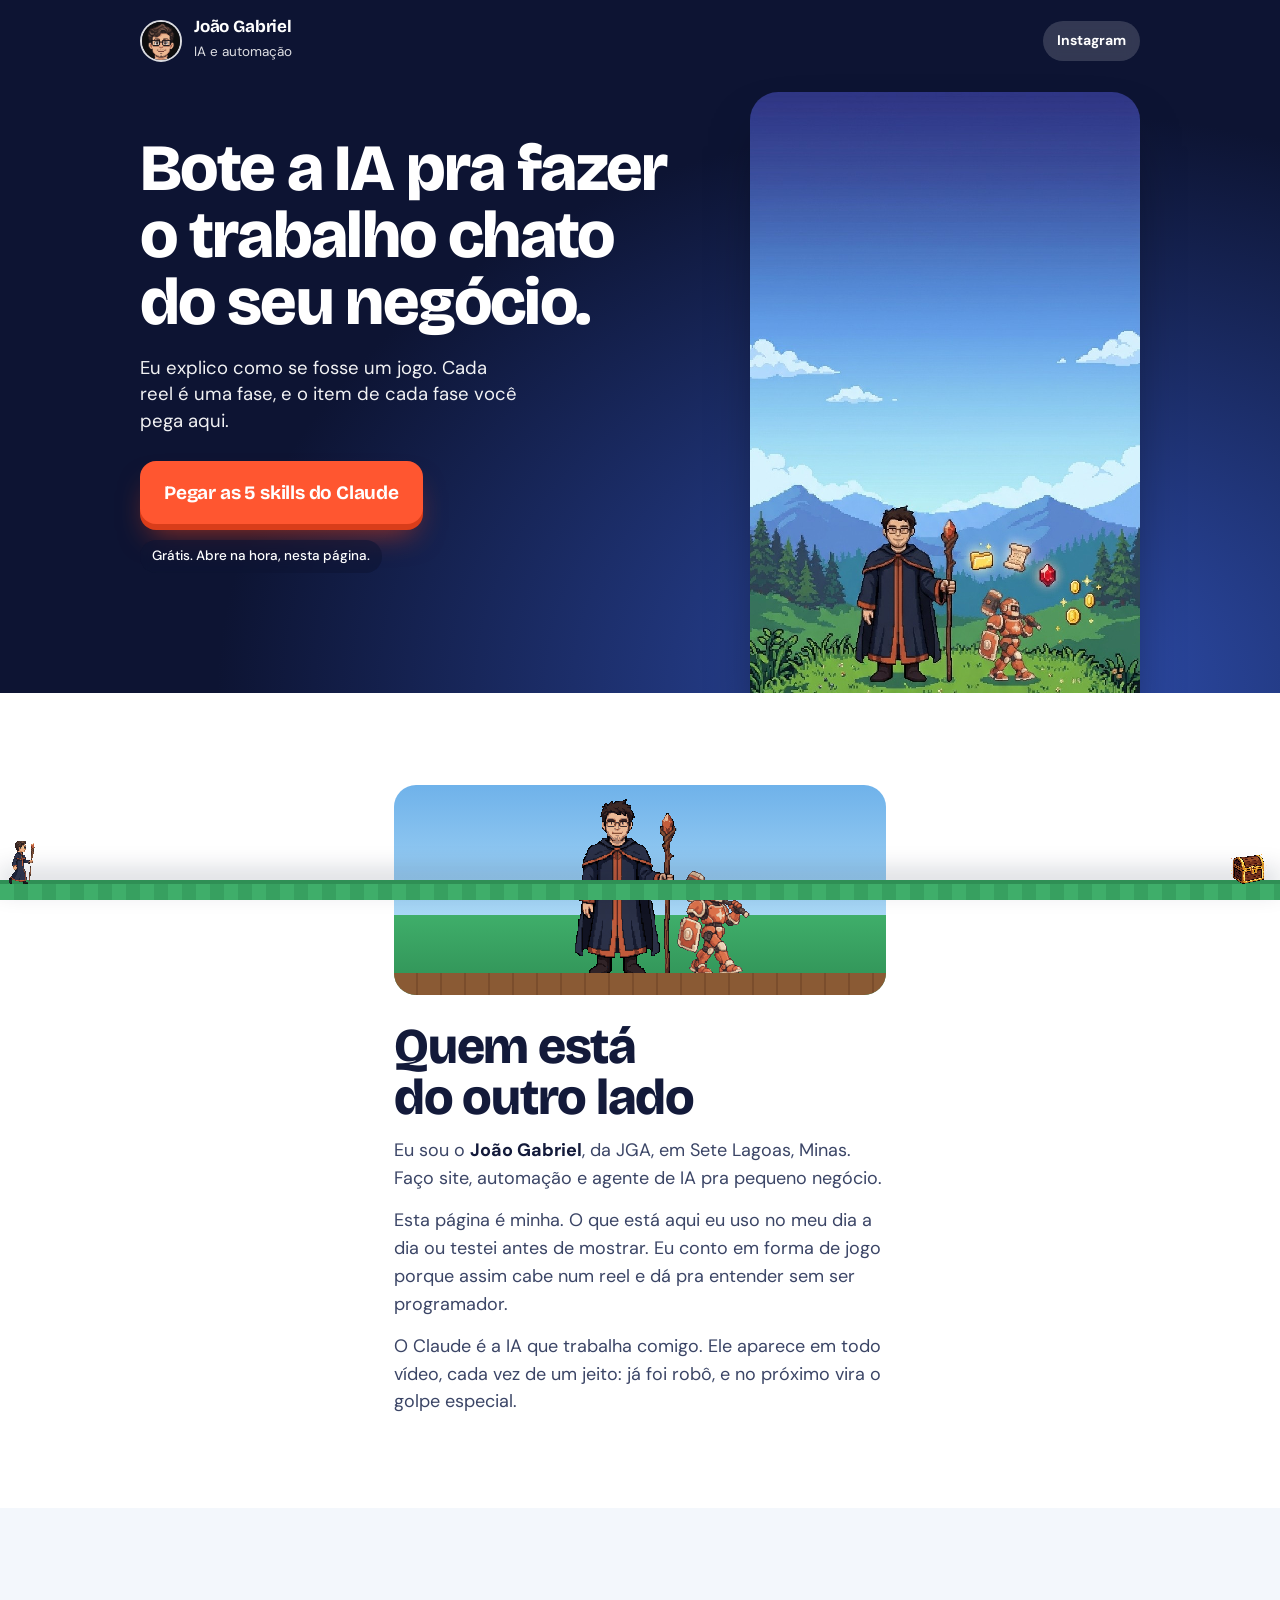
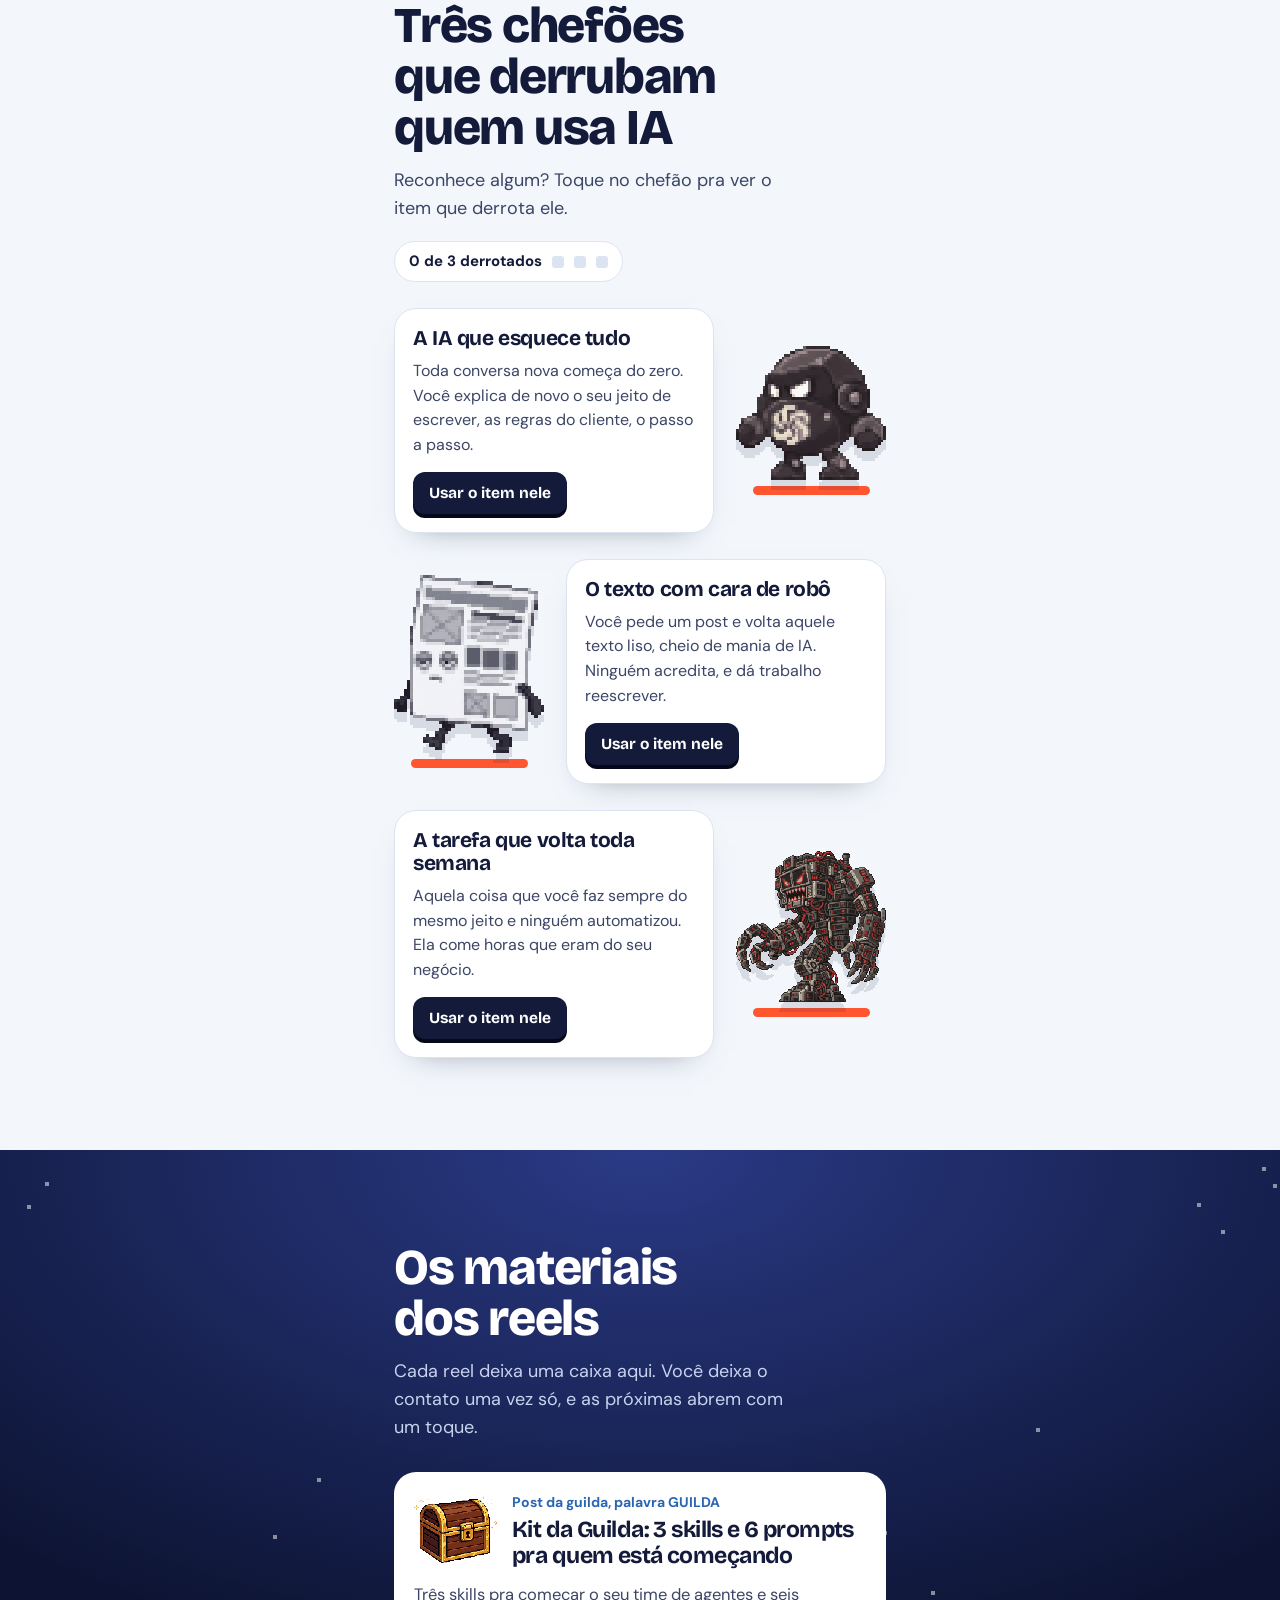
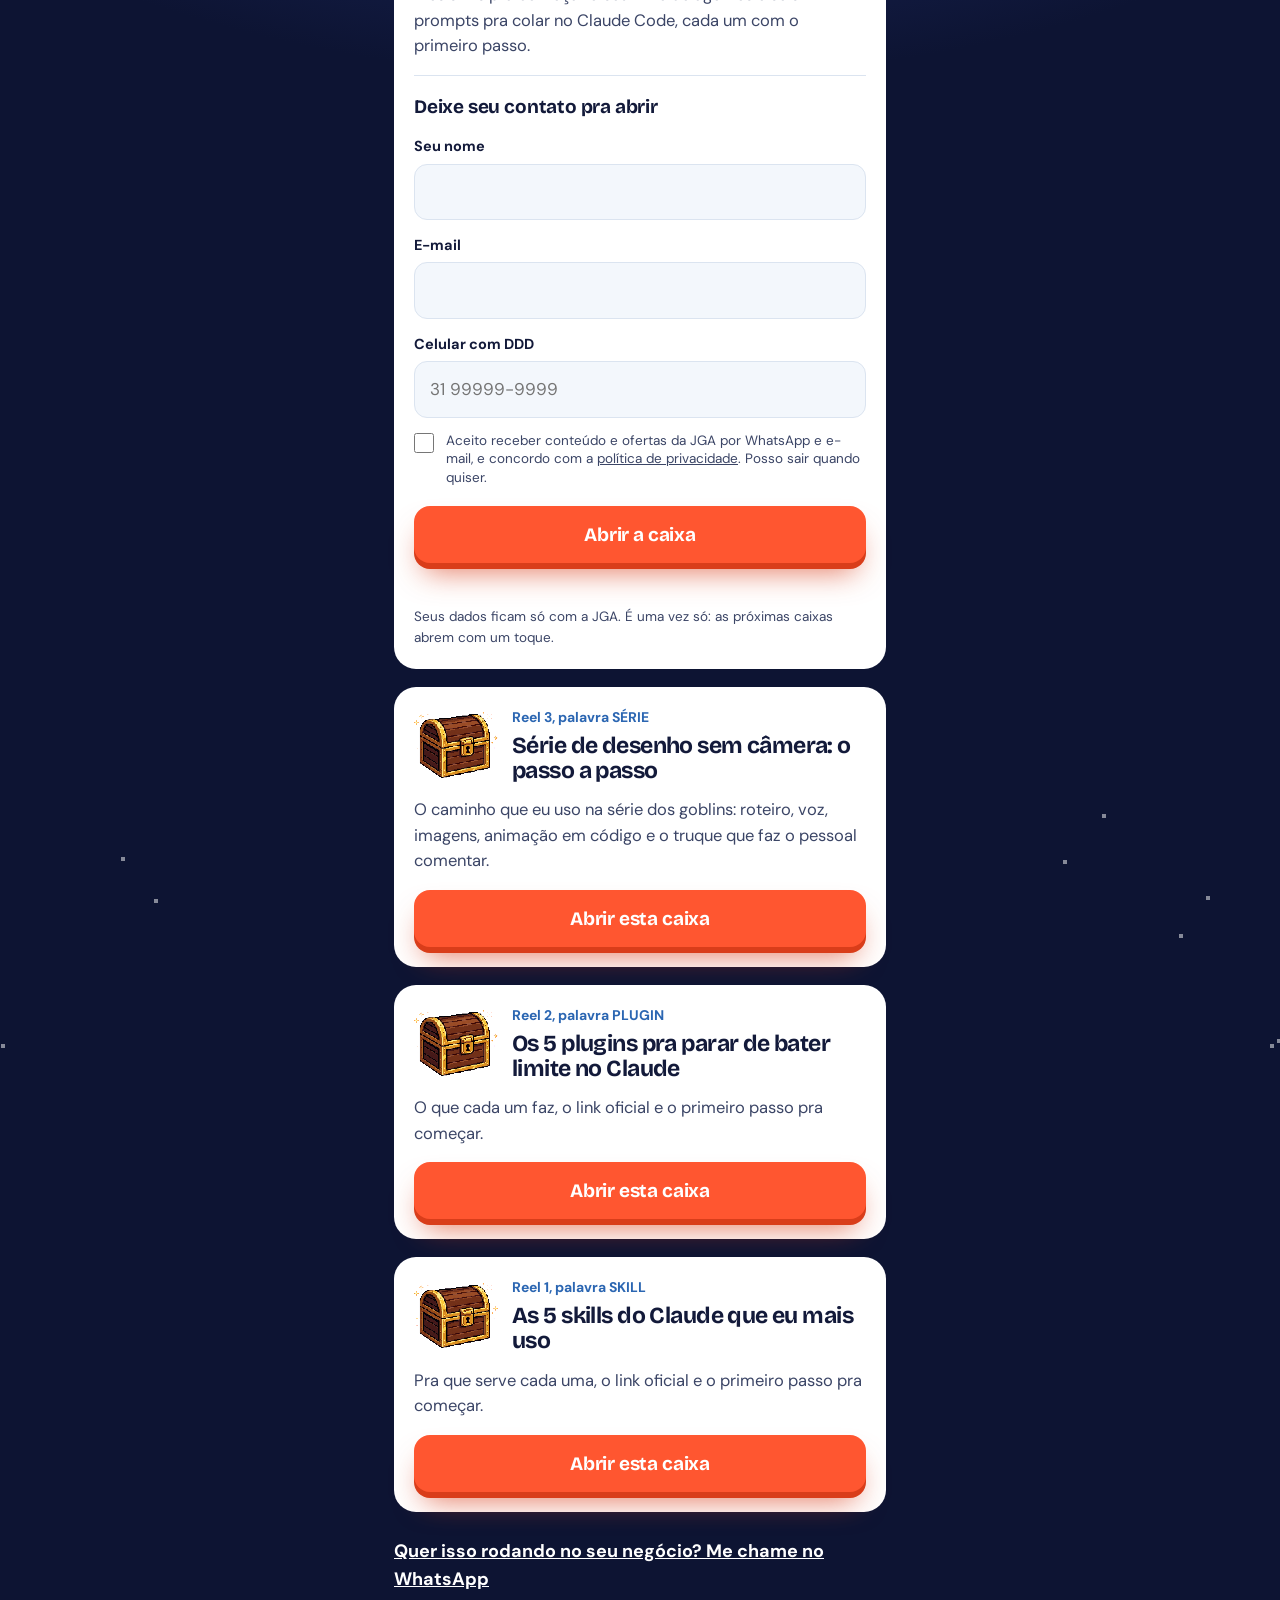
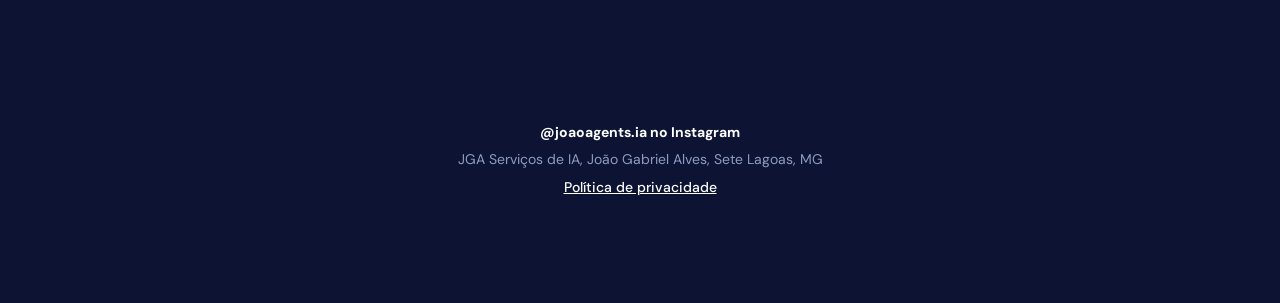
==== index.html @ 31f037fc "Atualiza a página (17/11 16:20)" ====
<!doctype html>
<html lang="pt-BR">
<head>
<meta charset="utf-8">
<meta name="viewport" content="width=device-width, initial-scale=1, viewport-fit=cover">
<title>João Gabriel | IA e automação pro seu negócio</title>
<meta name="description" content="Skills, agentes e automação com IA explicados de um jeito que dá pra usar. Pegue de graça as 5 skills do Claude que eu mais uso.">
<meta property="og:title" content="As 5 skills do Claude que eu mais uso">
<meta property="og:description" content="Cada uma com pra que serve, link oficial e o primeiro passo. Grátis.">
<meta property="og:image" content="assets/hero.jpg">
<link rel="icon" href="assets/joao.jpg">
<link rel="preconnect" href="https://fonts.googleapis.com"><link rel="preconnect" href="https://fonts.gstatic.com" crossorigin>
<link href="https://fonts.googleapis.com/css2?family=Bricolage+Grotesque:opsz,wght@12..96,500;12..96,700;12..96,800&family=DM+Sans:opsz,wght@9..40,400;9..40,500;9..40,700&display=swap" rel="stylesheet">
<style>
:root{
  --ceu-alto:#2b66b2; --ceu:#5ea4df; --noite:#0d1433; --tinta:#131a3a; --nuvem:#f3f7fc; --linha:#dbe4f0;
  --brasa:#ff5630; --brasa-esc:#d93d1a; --ouro:#ffc53d; --mata:#178f5f; --texto:#3b4566;
  --titulo:"Bricolage Grotesque",system-ui,sans-serif; --corpo:"DM Sans",system-ui,sans-serif;
  --raio:22px; --margem:clamp(20px,5.5vw,34px);
}
*{box-sizing:border-box} html{scroll-behavior:smooth;-webkit-text-size-adjust:100%}
body{margin:0;font-family:var(--corpo);color:var(--texto);background:var(--nuvem);font-size:17px;line-height:1.55;padding-bottom:64px;overflow-x:hidden}
img{max-width:100%;display:block} .px{image-rendering:pixelated;image-rendering:crisp-edges}
h1,h2,h3{font-family:var(--titulo);color:var(--tinta);margin:0;letter-spacing:-.025em;line-height:1.02}
a{color:inherit} .cx{max-width:560px;margin:0 auto;padding:0 var(--margem)}
:focus-visible{outline:3px solid var(--ouro);outline-offset:3px;border-radius:8px}

/* topo */
.topo{position:relative;min-height:100svh;color:#fff;display:flex;flex-direction:column;overflow:hidden;background:var(--ceu-alto)}
.topo .arte{position:absolute;inset:0;width:100%;height:100%;object-fit:cover;object-position:60% 100%;transform:scale(var(--z,1.02));transform-origin:60% 100%;will-change:transform}
.topo::after{content:"";position:absolute;inset:0;background:linear-gradient(180deg,rgba(13,20,51,.62) 0%,rgba(13,20,51,.28) 34%,rgba(13,20,51,0) 58%);pointer-events:none}
.barra{position:relative;z-index:2;display:flex;align-items:center;gap:12px;padding:18px var(--margem) 0}
.barra img{width:42px;height:42px;border-radius:50%;border:2px solid rgba(255,255,255,.85)}
.barra b{font-family:var(--titulo);font-weight:700;font-size:17px;letter-spacing:-.01em;display:block;line-height:1.1}
.barra span{font-size:13.5px;opacity:.86}
.barra a{margin-left:auto;font-size:14px;font-weight:700;text-decoration:none;padding:9px 14px;border-radius:999px;background:rgba(255,255,255,.16);backdrop-filter:blur(8px);-webkit-backdrop-filter:blur(8px)}
.chamada{position:relative;z-index:2;padding:clamp(28px,7vh,64px) var(--margem) 0;max-width:620px}
.chamada h1{color:#fff;font-weight:800;font-size:clamp(42px,12.4vw,74px);text-wrap:balance}
.chamada p{font-size:18.5px;line-height:1.45;margin:18px 0 26px;max-width:30ch;color:rgba(255,255,255,.94);text-wrap:pretty}
.bt{display:inline-flex;align-items:center;justify-content:center;gap:10px;font-family:var(--titulo);font-weight:700;font-size:19px;letter-spacing:-.01em;color:#fff;background:var(--brasa);border:0;border-radius:16px;padding:17px 24px;text-decoration:none;cursor:pointer;box-shadow:0 6px 0 var(--brasa-esc),0 18px 30px -10px rgba(217,61,26,.7);transition:transform .12s,box-shadow .12s}
.bt:active{transform:translateY(4px);box-shadow:0 2px 0 var(--brasa-esc),0 8px 14px -8px rgba(217,61,26,.7)}
.bt[disabled]{opacity:.7;cursor:wait}
.chamada small{display:inline-block;margin-top:16px;font-size:13.5px;font-weight:500;color:#fff;background:rgba(13,20,51,.55);backdrop-filter:blur(6px);-webkit-backdrop-filter:blur(6px);padding:6px 12px;border-radius:999px}

/* seções */
section{padding:clamp(56px,13vw,92px) 0}
.h2{font-weight:800;font-size:clamp(33px,9.2vw,50px);text-wrap:balance}
.sub{font-size:18px;margin:14px 0 0;max-width:34ch;text-wrap:pretty}

.quem{background:#fff}
.quem .palco{position:relative;height:210px;border-radius:var(--raio);background:linear-gradient(180deg,#6fb2ea 0%,#a9d8f6 62%,#3fae6a 62%,#2f8f55 100%);overflow:hidden;margin-bottom:26px}
.quem .palco::after{content:"";position:absolute;left:0;right:0;bottom:0;height:22px;background:repeating-linear-gradient(90deg,#8a5a34 0 22px,#7a4d2c 22px 24px)}
.quem .mago{position:absolute;left:50%;bottom:20px;height:176px;width:auto;transform:translateX(-64%)}
.quem .rob{position:absolute;left:50%;bottom:20px;height:104px;width:auto;transform:translateX(52%);animation:pulinho 1.6s steps(2,jump-none) infinite}
@keyframes pulinho{50%{transform:translateX(52%) translateY(-8px)}}
.quem p{margin:14px 0 0}
.quem strong{color:var(--tinta)}

.dores{background:var(--nuvem)}
.placar{display:inline-flex;align-items:center;gap:10px;margin-top:18px;font-weight:700;font-size:15px;color:var(--tinta);background:#fff;border:1.5px solid var(--linha);border-radius:999px;padding:8px 14px}
.placar i{width:12px;height:12px;border-radius:3px;background:var(--linha);transition:background .3s}
.placar i.ok{background:var(--mata)}
.dor{display:grid;grid-template-columns:clamp(92px,27vw,150px) 1fr;gap:clamp(10px,3vw,22px);align-items:center;margin-top:26px}
.dor:nth-of-type(even){grid-template-columns:1fr clamp(92px,27vw,150px)}
.dor:nth-of-type(even) .chefao{order:2}
.chefao{border:0;background:none;padding:0;cursor:pointer;display:grid;justify-items:center;gap:6px;font:inherit;-webkit-tap-highlight-color:transparent}
.chefao img{width:100%;height:auto;filter:drop-shadow(0 10px 0 rgba(19,26,58,.12));animation:flutua 2.2s steps(4,jump-none) infinite;transition:filter .4s,transform .4s,opacity .4s}
.dor:nth-of-type(2) .chefao img{animation-delay:-.7s} .dor:nth-of-type(3) .chefao img{animation-delay:-1.3s}
@keyframes flutua{50%{transform:translateY(-9px)}}
.chefao:hover img,.chefao:focus-visible img{animation:treme .35s steps(2) infinite}
@keyframes treme{50%{transform:translateX(5px) rotate(4deg)}}
.vida{width:78%;height:9px;border-radius:5px;background:#d5ddeb;overflow:hidden}
.vida b{display:block;height:100%;width:100%;background:var(--brasa);transition:width .5s steps(5)}
.dor.caiu .vida b{width:0}
.dor.caiu .chefao{cursor:default}
.dor.caiu .chefao img{animation:none;transform:rotate(82deg) translateX(14%) scale(.86);filter:grayscale(1) drop-shadow(0 0 0 transparent);opacity:.5}
.dor.golpe .chefao img{animation:golpe .45s steps(3) 1}
@keyframes golpe{0%{filter:brightness(4)}50%{transform:translateX(-10px);filter:brightness(1)}100%{filter:brightness(4)}}
.fala{background:#fff;border:1.5px solid var(--linha);border-radius:var(--raio);padding:18px;box-shadow:0 14px 30px -22px rgba(19,26,58,.5)}
.fala h3{font-weight:700;font-size:21px;line-height:1.12;letter-spacing:-.02em}
.fala p{margin:8px 0 0;font-size:16px}
.golpear{margin-top:14px;font-family:var(--titulo);font-weight:700;font-size:15.5px;color:#fff;background:var(--tinta);border:0;border-radius:12px;padding:12px 16px;cursor:pointer;box-shadow:0 4px 0 #05081a;transition:transform .1s,box-shadow .1s}
.golpear:active{transform:translateY(3px);box-shadow:0 1px 0 #05081a}
.fala .item{display:block;margin-top:14px;padding:12px 14px;border-radius:13px;background:#e3f5ec;color:#0f5b3b;font-size:15.5px;font-weight:500}
.fala .item b{font-weight:700}
.js .dor:not(.caiu) .item{display:none}
.dor.caiu .golpear{display:none}
.dor.caiu .item{animation:surge .4s cubic-bezier(.3,1.5,.5,1)}
@keyframes surge{0%{transform:scale(.9);opacity:0}}
.vencido{margin-top:28px;background:var(--tinta);color:#c9d3ee;border-radius:var(--raio);padding:20px}
.vencido b{display:block;font-family:var(--titulo);font-size:22px;color:#fff;letter-spacing:-.02em;margin-bottom:6px}
.vencido .bt{margin-top:14px;font-size:17px;padding:14px 20px}

.materiais{background:radial-gradient(120% 40% at 50% 0%,#2a3a86 0%,var(--noite) 62%);color:#c9d3ee;position:relative;overflow:hidden}
.materiais .h2{color:#fff}
.estrelas i{position:absolute;width:4px;height:4px;background:#fff;opacity:.5;animation:pisca 2.4s steps(2) infinite}
@keyframes pisca{50%{opacity:.12}}
.caixas{position:relative;z-index:1;display:grid;gap:18px;margin-top:30px}
.caixa{background:#fff;color:var(--texto);border-radius:var(--raio);padding:20px}
.caixa .cabeca{display:grid;grid-template-columns:84px 1fr;gap:14px;align-items:center}
.caixa .cabeca img{width:84px}
.caixa .cabeca img.abre{animation:abre .5s cubic-bezier(.3,1.6,.5,1)}
@keyframes abre{0%{transform:scale(.8) rotate(-4deg)}100%{transform:none}}
.caixa .de{font-size:14px;font-weight:700;color:var(--ceu-alto);margin:0}
.caixa.aberta .de{color:var(--mata)}
.caixa h3{font-weight:700;font-size:23px;line-height:1.1;margin-top:4px}
.caixa .resumo{margin:14px 0 16px;font-size:16.5px}
.caixa .bt{width:100%}
.caixa .aviso{color:#c0261a;font-weight:700;font-size:14.5px;margin:12px 0 0}
.caixa.breve{background:transparent;border:2px dashed rgba(255,255,255,.3);color:#c9d3ee}
.caixa.breve h3{color:#fff;font-size:20px}
.caixa.breve .cabeca img{opacity:.55;filter:grayscale(.6)}
form{margin-top:4px;padding-top:16px;border-top:1.5px solid var(--linha)}
form>b{display:block;font-family:var(--titulo);font-size:19px;color:var(--tinta);margin-bottom:14px;letter-spacing:-.01em}
label.campo{display:block;font-weight:700;font-size:14.5px;color:var(--tinta);margin-bottom:14px}
label.campo input{display:block;width:100%;margin-top:6px;font:inherit;font-weight:400;font-size:17px;color:var(--tinta);padding:14px 15px;border-radius:13px;border:1.5px solid var(--linha);background:var(--nuvem)}
label.campo input:focus{outline:none;border-color:var(--ceu-alto);background:#fff}
.aceite{display:grid;grid-template-columns:22px 1fr;gap:10px;font-size:13.5px;line-height:1.4;margin:4px 0 18px}
.aceite input{width:20px;height:20px;margin:1px 0 0;accent-color:var(--brasa)}
#msg-erro{color:#c0261a;font-weight:700;font-size:14.5px;min-height:20px;margin:12px 0 0}
.nota{font-size:13.5px;margin:12px 0 0}
.oculto{position:absolute;left:-9999px}
[hidden]{display:none!important}
.dentro{margin-top:4px;border-top:1.5px solid var(--linha);padding-top:16px}
.dentro>p{margin:0 0 6px;font-weight:500;color:var(--tinta)}
details{border-bottom:1.5px solid var(--linha)}
details:last-of-type{border-bottom:0}
summary{list-style:none;cursor:pointer;padding:15px 0;font-family:var(--titulo);font-weight:700;font-size:19px;color:var(--tinta);display:flex;justify-content:space-between;align-items:center;gap:12px}
summary::-webkit-details-marker{display:none}
summary::after{content:"+";font-weight:500;font-size:26px;line-height:1;color:var(--brasa)}
details[open] summary::after{content:"\2212"}
details div{padding:0 0 16px;font-size:16px}
details div p{margin:0 0 10px}
details code{background:var(--nuvem);border:1px solid var(--linha);border-radius:8px;padding:2px 7px;font-size:14.5px;word-break:break-word}
details a{color:var(--ceu-alto);font-weight:700}
.zap{position:relative;z-index:1;display:block;margin-top:26px;color:#fff;font-weight:700}

footer{background:var(--noite);color:#8f9bc2;text-align:center;font-size:14px;padding:30px var(--margem) 98px;margin-bottom:-64px}
footer a{color:#fff;font-weight:700;text-decoration:none}
footer p{margin:6px 0}

/* trilha fixa: o mago anda até o baú conforme a página rola */
.trilha{position:fixed;left:0;right:0;bottom:0;height:56px;z-index:20;background:linear-gradient(180deg,rgba(13,20,51,0) 0,rgba(13,20,51,.0) 40%);pointer-events:none}
.trilha .chao{position:absolute;left:0;right:0;bottom:0;height:20px;background:repeating-linear-gradient(90deg,#3fae6a 0 14px,#37a060 14px 28px);border-top:4px solid #2f8f55;box-shadow:0 -10px 24px rgba(13,20,51,.18)}
.trilha .anda{position:absolute;bottom:16px;left:0;height:44px;width:auto;will-change:transform}
.trilha .alvo{position:absolute;bottom:16px;right:12px;height:30px;width:auto}

@media (min-width:760px){
  body{font-size:18px}
  .topo{min-height:0;background:radial-gradient(90% 120% at 80% 100%,#2f4fb0 0%,var(--noite) 70%)}
  .topo::after{display:none}
  .topo .arte{inset:auto;top:92px;bottom:64px;right:max(var(--margem),calc(50% - 500px));width:390px;height:auto;border-radius:28px;object-position:58% 100%;transform:none;box-shadow:0 30px 60px -24px rgba(0,0,0,.7)}
  .barra{max-width:1000px;margin:0 auto;width:100%;padding-left:0;padding-right:0}
  .chamada{margin:0 auto;width:100%;max-width:1000px;padding:70px 440px 120px 0}
  .chamada h1{font-size:clamp(44px,5.4vw,66px)}
}
@media (min-width:760px) and (max-width:1060px){ .barra,.chamada{padding-left:var(--margem)} .chamada{padding-right:calc(410px + var(--margem))} }
@media (prefers-reduced-motion:reduce){ html{scroll-behavior:auto} .quem .rob,.estrelas i,.chefao img,.dor.caiu .item,.caixa .cabeca img.abre{animation:none} .topo .arte{transform:none} }
</style>
</head>
<body>

<header class="topo">
  <img class="arte px" src="assets/hero.jpg" alt="Paisagem em pixel art: o João, vestido de mago, e um robô laranja numa colina, com itens de jogo flutuando">
  <div class="barra">
    <img src="assets/joao.jpg" alt="">
    <div><b>João Gabriel</b><span>IA e automação</span></div>
    <a href="https://www.instagram.com/joaoagents.ia/" target="_blank" rel="noopener">Instagram</a>
  </div>
  <div class="chamada">
    <h1>Bote a IA pra fazer o trabalho chato do seu negócio.</h1>
    <p>Eu explico como se fosse um jogo. Cada reel é uma fase, e o item de cada fase você pega aqui.</p>
    <a class="bt" href="#materiais">Pegar as 5 skills do Claude</a><br>
    <small>Grátis. Abre na hora, nesta página.</small>
  </div>
</header>

<section class="quem">
  <div class="cx">
    <div class="palco" aria-hidden="true">
      <img class="mago px" src="assets/mago-frente.png" alt="">
      <img class="rob px" src="assets/opus-a.png" alt="">
    </div>
    <h2 class="h2">Quem está do outro lado</h2>
    <p>Eu sou o <strong>João Gabriel</strong>, da JGA, em Sete Lagoas, Minas. Faço site, automação e agente de IA pra pequeno negócio.</p>
    <p>Esta página é minha. O que está aqui eu uso no meu dia a dia ou testei antes de mostrar. Eu conto em forma de jogo porque assim cabe num reel e dá pra entender sem ser programador.</p>
    <p>O Claude é a IA que trabalha comigo. Ele aparece em todo vídeo, cada vez de um jeito: já foi robô, e no próximo vira o golpe especial.</p>
  </div>
</section>

<section class="dores">
  <div class="cx">
    <h2 class="h2">Três chefões que derrubam quem usa IA</h2>
    <p class="sub">Reconhece algum? Toque no chefão pra ver o item que derrota ele.</p>
    <div class="placar" aria-live="polite"><span id="placar-txt">0 de 3 derrotados</span><i></i><i></i><i></i></div>

    <div class="dor">
      <button class="chefao" type="button" aria-label="Derrotar: A IA que esquece tudo"><img class="px" src="assets/bicho.png" alt="Chefão em pixel art: uma bola escura e zangada"><span class="vida" aria-hidden="true"><b></b></span></button>
      <div class="fala">
        <h3>A IA que esquece tudo</h3>
        <p>Toda conversa nova começa do zero. Você explica de novo o seu jeito de escrever, as regras do cliente, o passo a passo.</p>
        <button class="golpear" type="button">Usar o item nele</button>
        <span class="item"><b>O que derrota:</b> uma skill. É uma pasta com instruções que o Claude só abre quando a tarefa pede.</span>
      </div>
    </div>
    <div class="dor">
      <button class="chefao" type="button" aria-label="Derrotar: O texto com cara de robô"><img class="px" src="assets/modelo.png" alt="Chefão em pixel art: uma folha de jornal com pernas"><span class="vida" aria-hidden="true"><b></b></span></button>
      <div class="fala">
        <h3>O texto com cara de robô</h3>
        <p>Você pede um post e volta aquele texto liso, cheio de mania de IA. Ninguém acredita, e dá trabalho reescrever.</p>
        <button class="golpear" type="button">Usar o item nele</button>
        <span class="item"><b>O que derrota:</b> a skill que caça essas manias e deixa o texto com a sua voz.</span>
      </div>
    </div>
    <div class="dor">
      <button class="chefao" type="button" aria-label="Derrotar: A tarefa que volta toda semana"><img class="px" src="assets/chefe.png" alt="Chefão em pixel art: um golem de pedra"><span class="vida" aria-hidden="true"><b></b></span></button>
      <div class="fala">
        <h3>A tarefa que volta toda semana</h3>
        <p>Aquela coisa que você faz sempre do mesmo jeito e ninguém automatizou. Ela come horas que eram do seu negócio.</p>
        <button class="golpear" type="button">Usar o item nele</button>
        <span class="item"><b>O que derrota:</b> criar a sua própria skill. Você explica uma vez, e o Claude não esquece mais.</span>
      </div>
    </div>

    <div class="vencido" id="vencido" hidden>
      <b>Os três caíram.</b>
      Os itens que você usou estão na caixa das 5 skills, de graça.
      <br><a class="bt" href="#materiais">Pegar os itens</a>
    </div>
  </div>
</section>

<section class="materiais" id="materiais">
  <div class="estrelas" aria-hidden="true"></div>
  <div class="cx">
    <h2 class="h2">Os materiais dos reels</h2>
    <p class="sub">Cada reel deixa uma caixa aqui. Você deixa o contato uma vez só, e as próximas abrem com um toque.</p>

    <div class="caixas">
      <!-- MATERIAL NOVO: copie um <article class="caixa" data-slug="..."> inteiro, cole ACIMA do primeiro e troque o data-slug (a-nome-do-material), a linha "de", o título, o resumo e o conteúdo da div "dentro". -->
      <article class="caixa" data-slug="a-guilda">
        <div class="cabeca">
          <img class="px" src="assets/bau-fechado.png" alt="">
          <div><p class="de">Post da guilda, palavra GUILDA</p><h3>Kit da Guilda: 3 skills e 6 prompts pra quem está começando</h3></div>
        </div>
        <p class="resumo">Três skills pra começar o seu time de agentes e seis prompts pra colar no Claude Code, cada um com o primeiro passo.</p>
        <button class="bt abrir" type="button">Abrir esta caixa</button>
        <div class="dentro" hidden>
          <p>Comece por uma skill e um prompt. Confira sempre o repositório oficial antes de instalar.</p>
          <details open><summary>Skill 1: find-skills</summary><div><p>Você descreve o que quer fazer e ela procura, no ecossistema aberto de skills, uma que já resolva. Evita você montar do zero o que já existe.</p><p>Link oficial: <a href="https://github.com/vercel-labs/skills" target="_blank" rel="noopener">github.com/vercel-labs/skills</a>, pasta find-skills.</p><p><b>Primeiro passo:</b> <code>npx skills add vercel-labs/skills --skill find-skills</code> e depois pergunte: "existe uma skill pra organizar minhas planilhas?"</p></div></details>
          <details><summary>Skill 2: Karpathy Guidelines</summary><div><p>Um plugin com regras simples de comportamento pro Claude: pensar antes de codar, fazer o mínimo necessário, mexer só no que foi pedido e dizer como vai conferir o resultado. Reduz aqueles erros de agente que sai alterando o que não devia.</p><p>Link oficial: <a href="https://github.com/multica-ai/andrej-karpathy-skills" target="_blank" rel="noopener">github.com/multica-ai/andrej-karpathy-skills</a></p><p><b>Primeiro passo:</b> no Claude Code, <code>/plugin marketplace add forrestchang/andrej-karpathy-skills</code> e depois <code>/plugin install andrej-karpathy-skills@karpathy-skills</code></p></div></details>
          <details><summary>Skill 3: grill-me</summary><div><p>Antes de executar um plano, o Claude te entrevista, uma pergunta por vez, até vocês dois terem a mesma ideia do que precisa ser feito. É ótima pra não gastar limite construindo a coisa errada.</p><p>Link oficial: <a href="https://github.com/mattpocock/skills" target="_blank" rel="noopener">github.com/mattpocock/skills</a>, pasta skills/productivity/grill-me.</p><p><b>Primeiro passo:</b> siga a instalação do README e diga: "me entreviste sobre o meu plano de [seu plano]".</p></div></details>
          <details><summary>Prompt 1: criar o seu primeiro agente</summary><div><p>Copie, troque o que está entre colchetes e cole no Claude Code:</p><p><code>Quero criar um agente que cuida de [tarefa que se repete, ex.: responder orçamentos]. Antes de criar, me faça até 5 perguntas, uma por vez, sobre como eu faço essa tarefa hoje. Depois crie o agente como um arquivo na pasta .claude/agents com nome, descrição de quando usar e instruções claras do que ele faz e do que NÃO faz.</code></p></div></details>
          <details><summary>Prompt 2: o arquivo de memória do projeto</summary><div><p><code>Leia esta pasta e crie um arquivo CLAUDE.md na raiz com: o que é este projeto, como se chama cada pasta, as regras que devo seguir sempre e o que nunca deve ser alterado. Máximo de 40 linhas, em português, sem enrolação.</code></p></div></details>
          <details><summary>Prompt 3: plano antes de executar</summary><div><p><code>Não escreva nem altere nada ainda. Quero [objetivo]. Me entregue um plano em passos numerados, o que cada passo muda, o que pode dar errado e como vamos conferir que deu certo. Espere eu dizer "pode fazer" pra começar.</code></p></div></details>
          <details><summary>Prompt 4: transformar tarefa repetida em skill</summary><div><p><code>Eu faço esta tarefa toda semana: [descreva em 3 frases]. Transforme isso numa skill: pergunte o que faltar, escreva o SKILL.md com quando usar, passo a passo e um exemplo de entrada e saída, e me diga em qual pasta salvar.</code></p></div></details>
          <details><summary>Prompt 5: revisar o que o agente fez</summary><div><p><code>Releia o que você acabou de fazer como se fosse outra pessoa revisando. Liste o que pode estar errado, o que você supôs sem confirmar e o que eu devo conferir com os meus próprios olhos antes de usar. Seja direto, sem elogiar o próprio trabalho.</code></p></div></details>
          <details><summary>Prompt 6: economizar limite</summary><div><p><code>A partir de agora, responda curto, sem repetir o que eu já disse e sem listar opções que eu não pedi. Se a tarefa for grande, divida em partes e me pergunte antes de começar a próxima. Quando a conversa ficar longa, me avise e resuma o essencial pra eu abrir uma sessão nova.</code></p></div></details>
        </div>
      </article>

      <article class="caixa" data-slug="a-serie">
        <div class="cabeca">
          <img class="px" src="assets/bau-fechado.png" alt="">
          <div><p class="de">Reel 3, palavra SÉRIE</p><h3>Série de desenho sem câmera: o passo a passo</h3></div>
        </div>
        <p class="resumo">O caminho que eu uso na série dos goblins: roteiro, voz, imagens, animação em código e o truque que faz o pessoal comentar.</p>
        <button class="bt abrir" type="button">Abrir esta caixa</button>
        <div class="dentro" hidden>
          <p>Faça um episódio curto primeiro (uns 60 segundos). Confira as condições de cada ferramenta na sua conta antes de começar.</p>
          <details open><summary>1. Roteiro com o Claude</summary><div><p>Funciona no app do Claude. Copie, troque o que está entre colchetes e cole:</p><p><code>Você é roteirista de uma série curta pro Instagram (reel vertical de 60 a 80 segundos). Série: [nome e mundo da série]. Personagens fixos: [nome e jeito de cada um]. O episódio anterior terminou assim: [resumo]. Personagens novos deste episódio, de quem comentou no último: [@ e o que cada pessoa pediu]. Escreva a narração em texto corrido, no máximo 180 palavras, nesta ordem: 1) um fato com número real (ex.: quantos seguidores a conta tinha ontem e tem hoje); 2) o evento da noite; 3) os personagens novos entrando, cada um com uma tarefa; 4) um problema que cresce; 5) uma pista ou reviravolta; 6) "comenta o personagem que você quer ser e segue a conta"; 7) uma frase de teaser do próximo episódio. Depois, faça a lista de cenas: o que aparece na tela em cada frase.</code></p></div></details>
          <details><summary>2. Voz no Google AI Studio (Gemini TTS)</summary><div><p>Entre em <a href="https://aistudio.google.com/" target="_blank" rel="noopener">aistudio.google.com</a> e abra a geração de fala. Escolha a voz (na série dos goblins eu uso a Algieba; neste reel, a Fenrir).</p><p>No campo de estilo, diga como a voz deve soar. Exemplo: <code>Narrador calmo e seco, meio entediado, pausas curtas entre as frases.</code></p><p>No texto, as tags <code>&lt;sigh&gt;</code> (suspiro), <code>&lt;laugh&gt;</code> (risada) e <code>&lt;gasp&gt;</code> (susto) dão vida à fala. Gere o texto inteiro de uma vez, assim a voz não muda no meio, e baixe o áudio.</p></div></details>
          <details><summary>3. Imagens no Google Flow</summary><div><p>Entre em <a href="https://labs.google/flow" target="_blank" rel="noopener">labs.google/flow</a>. No meu plano, gerar imagem não gasta crédito; vídeo gasta, então eu só faço imagem e animo no código.</p><p>Prompt de estilo pra colar no fim de toda cena: <code>16-bit pixel art, isometric 3/4 view, [a cena], dark purple and moss green palette, orange accent light, vertical 9:16, no text, no letters, no watermark.</code></p><p><b>Personagem sempre igual:</b> gere uma imagem boa dele, depois anexe essa imagem como referência em todo prompt novo e escreva "same character as the reference". Pra recortar o personagem depois, peça fundo de uma cor só, como magenta.</p></div></details>
          <details><summary>4. Animação em código com a skill HyperFrames</summary><div><p>Projeto aberto da HeyGen (licença Apache-2.0): o vídeo vira uma página HTML animada e é renderizado em MP4 no seu computador. Precisa do Node.js instalado.</p><p>Link oficial: <a href="https://github.com/heygen-com/hyperframes" target="_blank" rel="noopener">github.com/heygen-com/hyperframes</a></p><p><b>No Claude Code:</b> <code>claude plugin marketplace add heygen-com/hyperframes</code> e depois <code>claude plugin install hyperframes@hyperframes</code>. <b>Em outros agentes:</b> <code>npx skills add heygen-com/hyperframes</code></p><p>Depois peça: <code>Use a skill hyperframes. Monte um vídeo vertical 1080x1920 com as imagens da pasta [pasta] e o áudio [arquivo]. Cada frase da narração é uma cena: [lista de cenas]. Legenda de até 3 palavras embaixo, zoom lento em cada imagem, efeitos de som baixos e a voz sempre na frente. Renderize em MP4.</code></p></div></details>
          <details><summary>5. O segredo: quem comenta entra na história</summary><div><p>No fim de cada episódio, peça: "comenta o personagem que você quer ser". No episódio seguinte, quem comentou aparece com o @ em cima da cabeça, vestido do jeito que pediu.</p><p>Foi isso que fez a série dos goblins andar: a conta começou com zero seguidores e, em três dias, 83 pessoas pediram pra virar personagem. Responda cada comentário e lembre a pessoa de seguir pra se achar no próximo.</p></div></details>
        </div>
      </article>

      <article class="caixa" data-slug="a-5-plugins">
        <div class="cabeca">
          <img class="px" src="assets/bau-fechado.png" alt="">
          <div><p class="de">Reel 2, palavra PLUGIN</p><h3>Os 5 plugins pra parar de bater limite no Claude</h3></div>
        </div>
        <p class="resumo">O que cada um faz, o link oficial e o primeiro passo pra começar.</p>
        <button class="bt abrir" type="button">Abrir esta caixa</button>
        <div class="dentro" hidden>
          <p>Confira sempre o repositório oficial antes de instalar. Comece por um só e teste por alguns dias.</p>
          <details open><summary>OmniRoute</summary><div><p>Um gateway gratuito de código aberto: você usa um endereço só e ele reparte o trabalho entre vários provedores de IA, inclusive opções grátis. É o que ajuda quando o limite de um acaba.</p><p>Link oficial: <a href="https://github.com/cheaper-inference/OmniRoute" target="_blank" rel="noopener">github.com/cheaper-inference/OmniRoute</a></p><p><b>Primeiro passo:</b> siga a instalação do README do projeto.</p></div></details>
          <details><summary>Claude Mem</summary><div><p>Guarda o que o Claude fez em cada sessão e traz o que importa de volta na próxima, pra você não explicar tudo de novo.</p><p>Link oficial: <a href="https://github.com/thedotmack/claude-mem" target="_blank" rel="noopener">github.com/thedotmack/claude-mem</a></p><p><b>Primeiro passo:</b> siga a instalação do README do projeto.</p></div></details>
          <details><summary>Headroom</summary><div><p>Comprime logs, arquivos e saídas de ferramentas antes de chegarem ao modelo. Menos texto enviado significa menos consumo do seu limite. O percentual de economia é do próprio projeto, eu não medi.</p><p>Link oficial: <a href="https://github.com/headroomlabs-ai/headroom" target="_blank" rel="noopener">github.com/headroomlabs-ai/headroom</a></p><p><b>Primeiro passo:</b> siga a instalação do README do projeto.</p></div></details>
          <details><summary>Claude Code Setup</summary><div><p>Plugin oficial da Anthropic. Ele analisa o seu projeto e recomenda automações sob medida: hooks, skills, servidores MCP e subagentes.</p><p>Link oficial: <a href="https://github.com/anthropics/claude-plugins-official/tree/main/plugins/claude-code-setup" target="_blank" rel="noopener">github.com/anthropics/claude-plugins-official</a>, pasta claude-code-setup.</p><p><b>Primeiro passo:</b> siga a instalação do README e peça pra ele analisar o seu projeto.</p></div></details>
          <details><summary>Task Observer</summary><div><p>Observa como você usa suas skills e sugere melhorias nelas. Nada muda sem a sua aprovação. É o menos conhecido da lista.</p><p>Link oficial: <a href="https://github.com/rebelytics/one-skill-to-rule-them-all" target="_blank" rel="noopener">github.com/rebelytics/one-skill-to-rule-them-all</a></p><p><b>Primeiro passo:</b> <code>npx skills add rebelytics/one-skill-to-rule-them-all --skill task-observer</code></p></div></details>
        </div>
      </article>

      <article class="caixa" data-slug="a-5-skills">
        <div class="cabeca">
          <img class="px" src="assets/bau-fechado.png" alt="">
          <div><p class="de">Reel 1, palavra SKILL</p><h3>As 5 skills do Claude que eu mais uso</h3></div>
        </div>
        <p class="resumo">Pra que serve cada uma, o link oficial e o primeiro passo pra começar.</p>
        <button class="bt abrir" type="button">Abrir esta caixa</button>
        <div class="dentro" hidden>
          <p>Comece por uma só e use por uma semana antes de pegar a próxima.</p>
          <details open><summary>humanizer</summary><div><p>Tira o jeito de texto de robô do que o Claude escreve. Use no fim, com o texto já pronto.</p><p>Link oficial: <a href="https://github.com/blader/humanizer" target="_blank" rel="noopener">github.com/blader/humanizer</a></p><p><b>Primeiro passo:</b> <code>npx skills add blader/humanizer</code></p></div></details>
      <details><summary>frontend-design</summary><div><p>Ajuda o Claude a criar site e telas com direção de arte, sem cara de template.</p><p>Link oficial: <a href="https://github.com/anthropics/skills/tree/main/skills/frontend-design" target="_blank" rel="noopener">github.com/anthropics/skills</a>, pasta frontend-design.</p><p><b>Primeiro passo:</b> siga a instalação do README e peça "faça uma página para o meu negócio".</p></div></details>
      <details><summary>caveman</summary><div><p>Faz o Claude responder curto, sem enrolação. Os autores falam em economia grande de texto; esse número é do projeto, eu não medi. Pra voltar ao normal, peça "normal mode".</p><p>Link oficial: <a href="https://github.com/JuliusBrussee/caveman" target="_blank" rel="noopener">github.com/JuliusBrussee/caveman</a></p><p><b>Primeiro passo:</b> siga a instalação do README do projeto.</p></div></details>
      <details><summary>hyperframes</summary><div><p>Você pede e o Claude monta o vídeo em código, sem abrir editor. Comece com um vídeo de uns 10 segundos, só com texto.</p><p>Link oficial: <a href="https://github.com/heygen-com/hyperframes" target="_blank" rel="noopener">github.com/heygen-com/hyperframes</a></p><p><b>Primeiro passo:</b> <code>npx skills add heygen-com/hyperframes</code></p></div></details>
      <details><summary>skill-creator</summary><div><p>A skill que cria skills. É o item do chefão: você explica uma tarefa repetida uma vez e ela vira uma skill sua.</p><p>Link oficial: <a href="https://github.com/anthropics/skills/tree/main/skills/skill-creator" target="_blank" rel="noopener">github.com/anthropics/skills</a>, pasta skill-creator.</p><p><b>Primeiro passo:</b> siga a instalação do README e diga: "crie uma skill para esta tarefa que eu faço toda semana".</p></div></details>
        </div>
      </article>

    </div>

    <form id="form-lead" novalidate hidden>
      <b>Deixe seu contato pra abrir</b>
      <label class="campo">Seu nome<input name="nome" type="text" autocomplete="name" required></label>
      <label class="campo">E-mail<input name="email" type="email" autocomplete="email" inputmode="email" required></label>
      <label class="campo">Celular com DDD<input name="whatsapp" type="tel" autocomplete="tel" inputmode="tel" placeholder="31 99999-9999" required></label>
      <input class="oculto" name="site_url" tabindex="-1" autocomplete="off" aria-hidden="true">
      <label class="aceite"><input type="checkbox" name="consentimento" required><span>Aceito receber conteúdo e ofertas da JGA por WhatsApp e e-mail, e concordo com a <a href="https://gojira1998.github.io/jga-site/privacidade.html" target="_blank" rel="noopener">política de privacidade</a>. Posso sair quando quiser.</span></label>
      <button class="bt" type="submit">Abrir a caixa</button>
      <p id="msg-erro" role="alert"></p>
      <p class="nota">Seus dados ficam só com a JGA. É uma vez só: as próximas caixas abrem com um toque.</p>
    </form>

    <a class="zap" href="https://wa.me/5531990727562?text=Ol%C3%A1%21%20Vim%20pela%20p%C3%A1gina%20do%20%40joaoagents.ia%20e%20quero%20falar%20sobre%20IA%20no%20meu%20neg%C3%B3cio." target="_blank" rel="noopener">Quer isso rodando no seu negócio? Me chame no WhatsApp</a>
  </div>
</section>

<footer>
  <p><a href="https://www.instagram.com/joaoagents.ia/" target="_blank" rel="noopener">@joaoagents.ia no Instagram</a></p>
  <p>JGA Serviços de IA, João Gabriel Alves, Sete Lagoas, MG</p>
  <p><a href="https://gojira1998.github.io/jga-site/privacidade.html" target="_blank" rel="noopener" style="font-weight:500;text-decoration:underline">Política de privacidade</a></p>
</footer>

<div class="trilha" aria-hidden="true">
  <div class="chao"></div>
  <img class="alvo px" id="t-bau" src="assets/bau-fechado.png" alt="">
  <img class="anda px" id="t-mago" src="assets/mago-anda-a.png" alt="">
</div>

<script src="leads-config.js"></script>
<script>
(function () {
  var calmo = matchMedia("(prefers-reduced-motion: reduce)").matches;
  // estrelas da seção do baú
  var ceu = document.querySelector(".estrelas");
  for (var i = 0; i < 26; i++) { var s = document.createElement("i"); s.style.left = (Math.sin(i * 12.9) * .5 + .5) * 100 + "%"; s.style.top = (Math.sin(i * 78.2) * .5 + .5) * 70 + "%"; s.style.animationDelay = (i % 7) * .3 + "s"; ceu.appendChild(s); }

  // o mago anda pela trilha conforme a rolagem; a arte do topo se afasta devagar
  var mago = document.getElementById("t-mago"), tBau = document.getElementById("t-bau"), arte = document.querySelector(".topo .arte"), alvo = document.getElementById("materiais");
  var quadro = 0, ultimo = -1, aberto = false;
  function passo() {
    var fim = alvo.offsetTop - innerHeight * .45, p = Math.max(0, Math.min(1, scrollY / Math.max(1, fim)));
    var larg = innerWidth - 12 - 34 - 40, x = 8 + p * larg;
    var q = Math.floor(scrollY / 26) % 2;
    if (p >= 1) { if (mago.dataset.f !== "v") { mago.src = "assets/mago-vitoria.png"; mago.dataset.f = "v"; } }
    else if (q !== quadro || mago.dataset.f === "v") { quadro = q; mago.src = q ? "assets/mago-anda-b.png" : "assets/mago-anda-a.png"; mago.dataset.f = "a"; }
    mago.style.transform = "translateX(" + x + "px)" + (scrollY < ultimo ? " scaleX(-1)" : "");
    if (!calmo) arte.style.setProperty("--z", (1.02 + Math.min(scrollY, innerHeight) / innerHeight * .1).toFixed(3));
    ultimo = scrollY;
  }
  addEventListener("scroll", passo, { passive: true }); addEventListener("resize", passo); passo();

  // chefões: tocar no chefão (ou no botão) gasta a vida dele e mostra o item que resolve
  document.documentElement.classList.add("js");
  var dores = [].slice.call(document.querySelectorAll(".dor")), marcas = document.querySelectorAll(".placar i"), caidos = 0;
  dores.forEach(function (d) {
    function bater() {
      if (d.classList.contains("caiu")) return;
      d.classList.add("golpe");
      setTimeout(function () {
        d.classList.remove("golpe"); d.classList.add("caiu"); marcas[caidos].classList.add("ok"); caidos++;
        document.getElementById("placar-txt").textContent = caidos + " de 3 derrotados";
        if (caidos === dores.length) document.getElementById("vencido").hidden = false;
      }, calmo ? 0 : 430);
    }
    d.querySelector(".chefao").addEventListener("click", bater); d.querySelector(".golpear").addEventListener("click", bater);
  });

  // caixas de material: o contato é pedido uma vez; cada caixa aberta grava o seu slug na tabela leads (Supabase, só inserção)
  var form = document.getElementById("form-lead"), msg = document.getElementById("msg-erro"), botao = form.querySelector("button");
  var caixas = [].slice.call(document.querySelectorAll(".caixa[data-slug]")), inicio = Date.now(), p = new URLSearchParams(location.search), atual = null;
  var local = location.hostname === "localhost" || location.hostname === "127.0.0.1" || location.protocol === "file:";
  function guarda(k, v) { try { if (v === undefined) return localStorage.getItem(k); localStorage.setItem(k, v); } catch (e) { return null; } }
  function contato() { try { return JSON.parse(guarda("jga_contato") || "null"); } catch (e) { return null; } }
  function abrir(cx, festa) {
    cx.classList.add("aberta"); cx.querySelector(".dentro").hidden = false; cx.querySelector(".abrir").hidden = true;
    var im = cx.querySelector(".cabeca img"); im.src = "assets/bau-aberto.png"; if (festa && !calmo) im.classList.add("abre");
    if (form.parentNode === cx) { form.hidden = true; document.querySelector(".materiais .cx").appendChild(form); }
    tBau.src = "assets/bau-aberto.png";
    if (festa) cx.scrollIntoView({ behavior: calmo ? "auto" : "smooth", block: "start" });
  }
  function pedir(cx) {
    atual = cx; msg.textContent = ""; cx.querySelector(".abrir").hidden = true;
    caixas.forEach(function (o) { if (o !== cx && !o.classList.contains("aberta")) o.querySelector(".abrir").hidden = false; });
    cx.insertBefore(form, cx.querySelector(".dentro")); form.hidden = false;
  }
  function gravar(c, slug) {
    var cfg = window.JGA_LEADS || {};
    if (!cfg.url || !cfg.anonKey) return Promise.reject(new Error("config"));
    return fetch(cfg.url.replace(/\/$/, "") + "/rest/v1/" + (cfg.tabela || "leads"), {
      method: "POST",
      headers: { "Content-Type": "application/json", "apikey": cfg.anonKey, "Authorization": "Bearer " + cfg.anonKey, "Prefer": "return=minimal" },
      body: JSON.stringify({ nome: c.nome, whatsapp: c.whatsapp, email: c.email, post_slug: slug, mentoria: false, consentimento: true, origem: (p.get("utm_source") || document.referrer || "direto").slice(0, 120) })
    }).then(function (r) { if (!r.ok && r.status !== 409) throw new Error("status " + r.status); guarda("jga_lead_" + slug, "1"); });
  }
  caixas.forEach(function (cx) {
    var slug = cx.getAttribute("data-slug"), b = cx.querySelector(".abrir");
    if (guarda("jga_lead_" + slug) === "1" || (p.get("preview") === "1" && local)) { abrir(cx, false); return; }
    b.addEventListener("click", function () {
      var c = contato(); if (!c) { pedir(cx); return; }
      var av = cx.querySelector(".aviso"); if (av) av.remove();
      b.disabled = true; b.textContent = "Abrindo...";
      gravar(c, slug).then(function () { abrir(cx, true); }).catch(function () {
        b.disabled = false; b.textContent = "Abrir esta caixa";
        var a = document.createElement("p"); a.className = "aviso"; a.setAttribute("role", "alert"); a.textContent = "Não consegui abrir agora. Tente de novo em instantes."; cx.insertBefore(a, cx.querySelector(".dentro"));
      });
    });
  });
  var primeira = caixas.filter(function (cx) { return !cx.classList.contains("aberta"); })[0];
  if (primeira && !contato()) pedir(primeira);
  function erro(t) { msg.textContent = t || ""; }
  form.addEventListener("submit", function (ev) {
    ev.preventDefault(); erro("");
    var f = new FormData(form);
    if (f.get("site_url") || !atual) return;
    if (Date.now() - inicio < 3000) { erro("Aguarde um instante e envie de novo."); return; }
    var c = { nome: (f.get("nome") || "").trim(), whatsapp: (f.get("whatsapp") || "").replace(/\D/g, ""), email: (f.get("email") || "").trim().toLowerCase() };
    if (c.nome.length < 2) { erro("Escreva o seu nome."); return; }
    if (!/^[^@\s]+@[^@\s]+\.[^@\s]{2,}$/.test(c.email)) { erro("Confira o e-mail."); return; }
    if (c.whatsapp.length < 10 || c.whatsapp.length > 13) { erro("Confira o celular, com DDD. Exemplo: 31 99999-9999."); return; }
    if (!f.get("consentimento")) { erro("Marque a caixa de aceite para abrir."); return; }
    if (p.get("teste") === "1" && local) { erro("Modo teste: tudo validado, nada foi enviado."); return; }
    botao.disabled = true; botao.textContent = "Abrindo...";
    gravar(c, atual.getAttribute("data-slug")).then(function () {
      guarda("jga_contato", JSON.stringify(c)); botao.disabled = false; botao.textContent = "Abrir a caixa"; abrir(atual, true);
    }).catch(function (e) {
      erro(e.message === "config" ? "O cadastro está em ajuste. Me chame no WhatsApp que eu libero pra você." : "Não consegui enviar agora. Tente de novo ou me chame no WhatsApp.");
      botao.disabled = false; botao.textContent = "Abrir a caixa";
    });
  });
})();
</script>
</body>
</html>
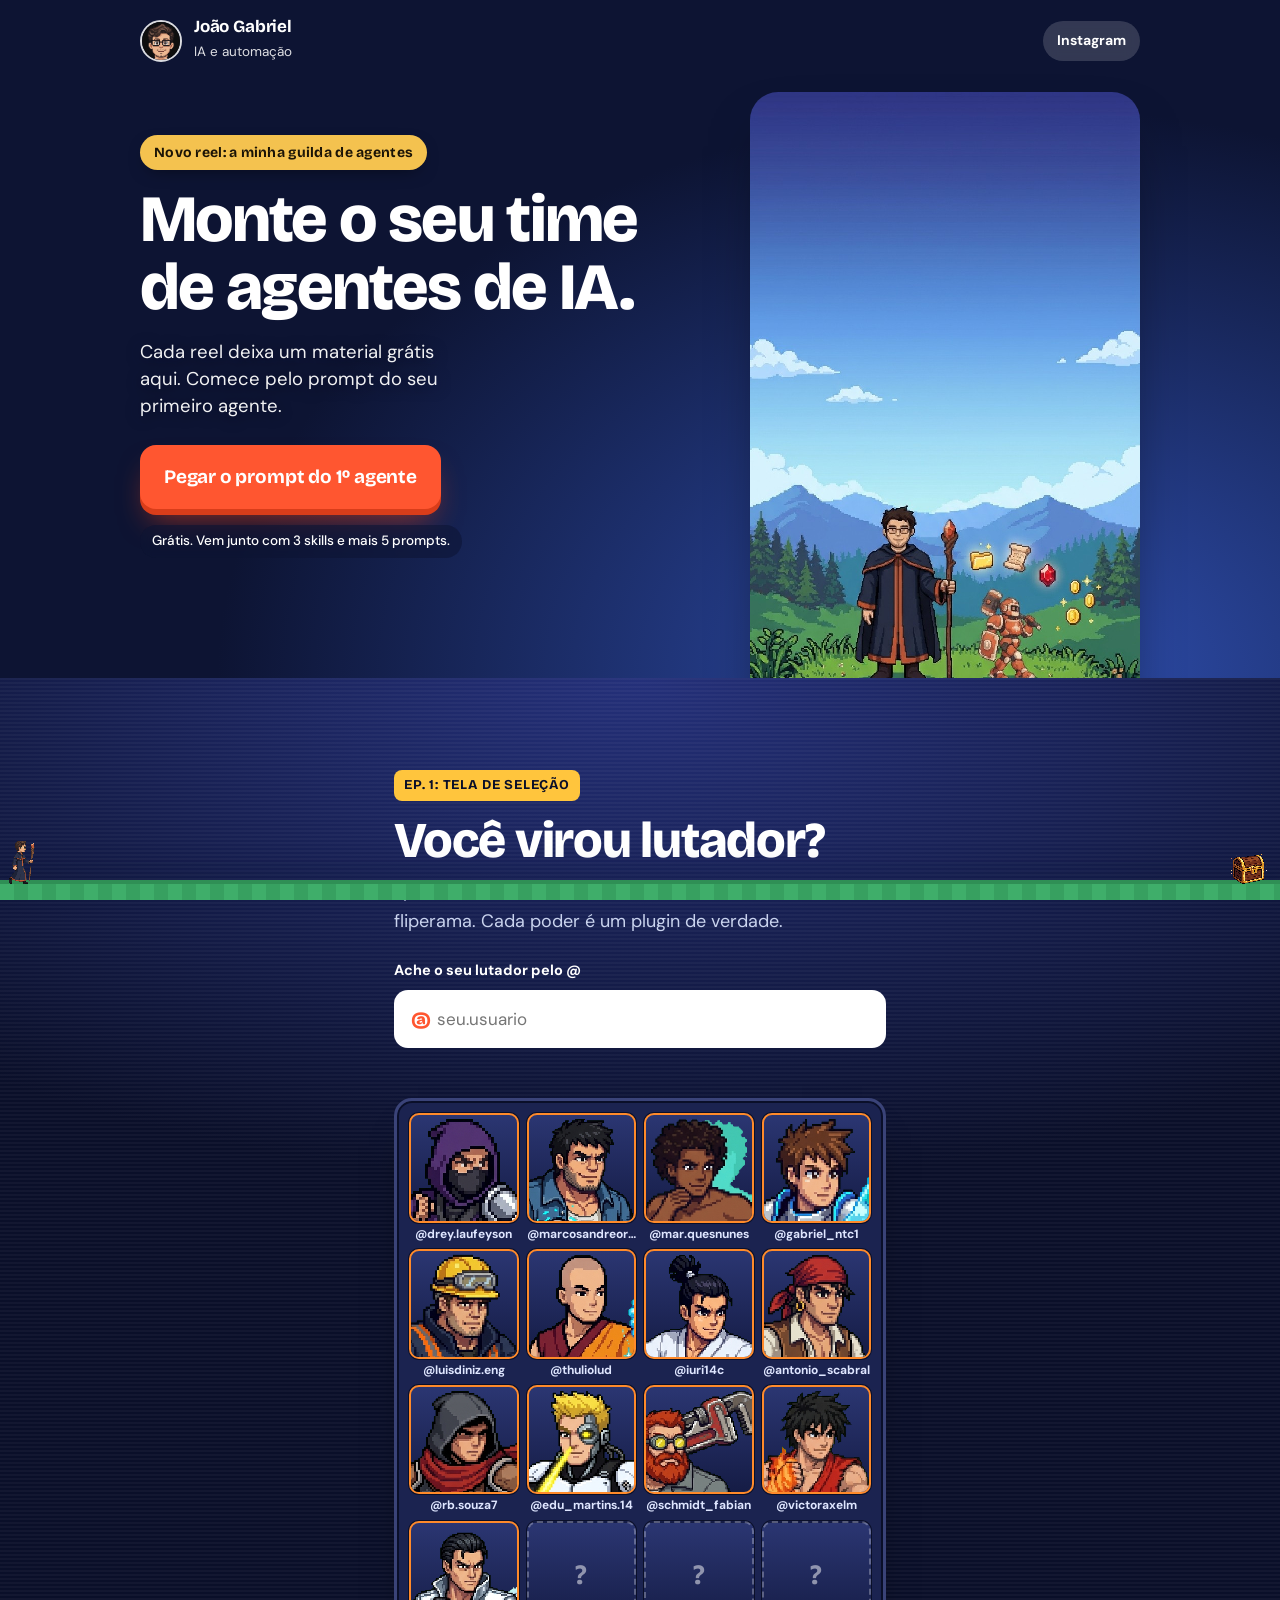
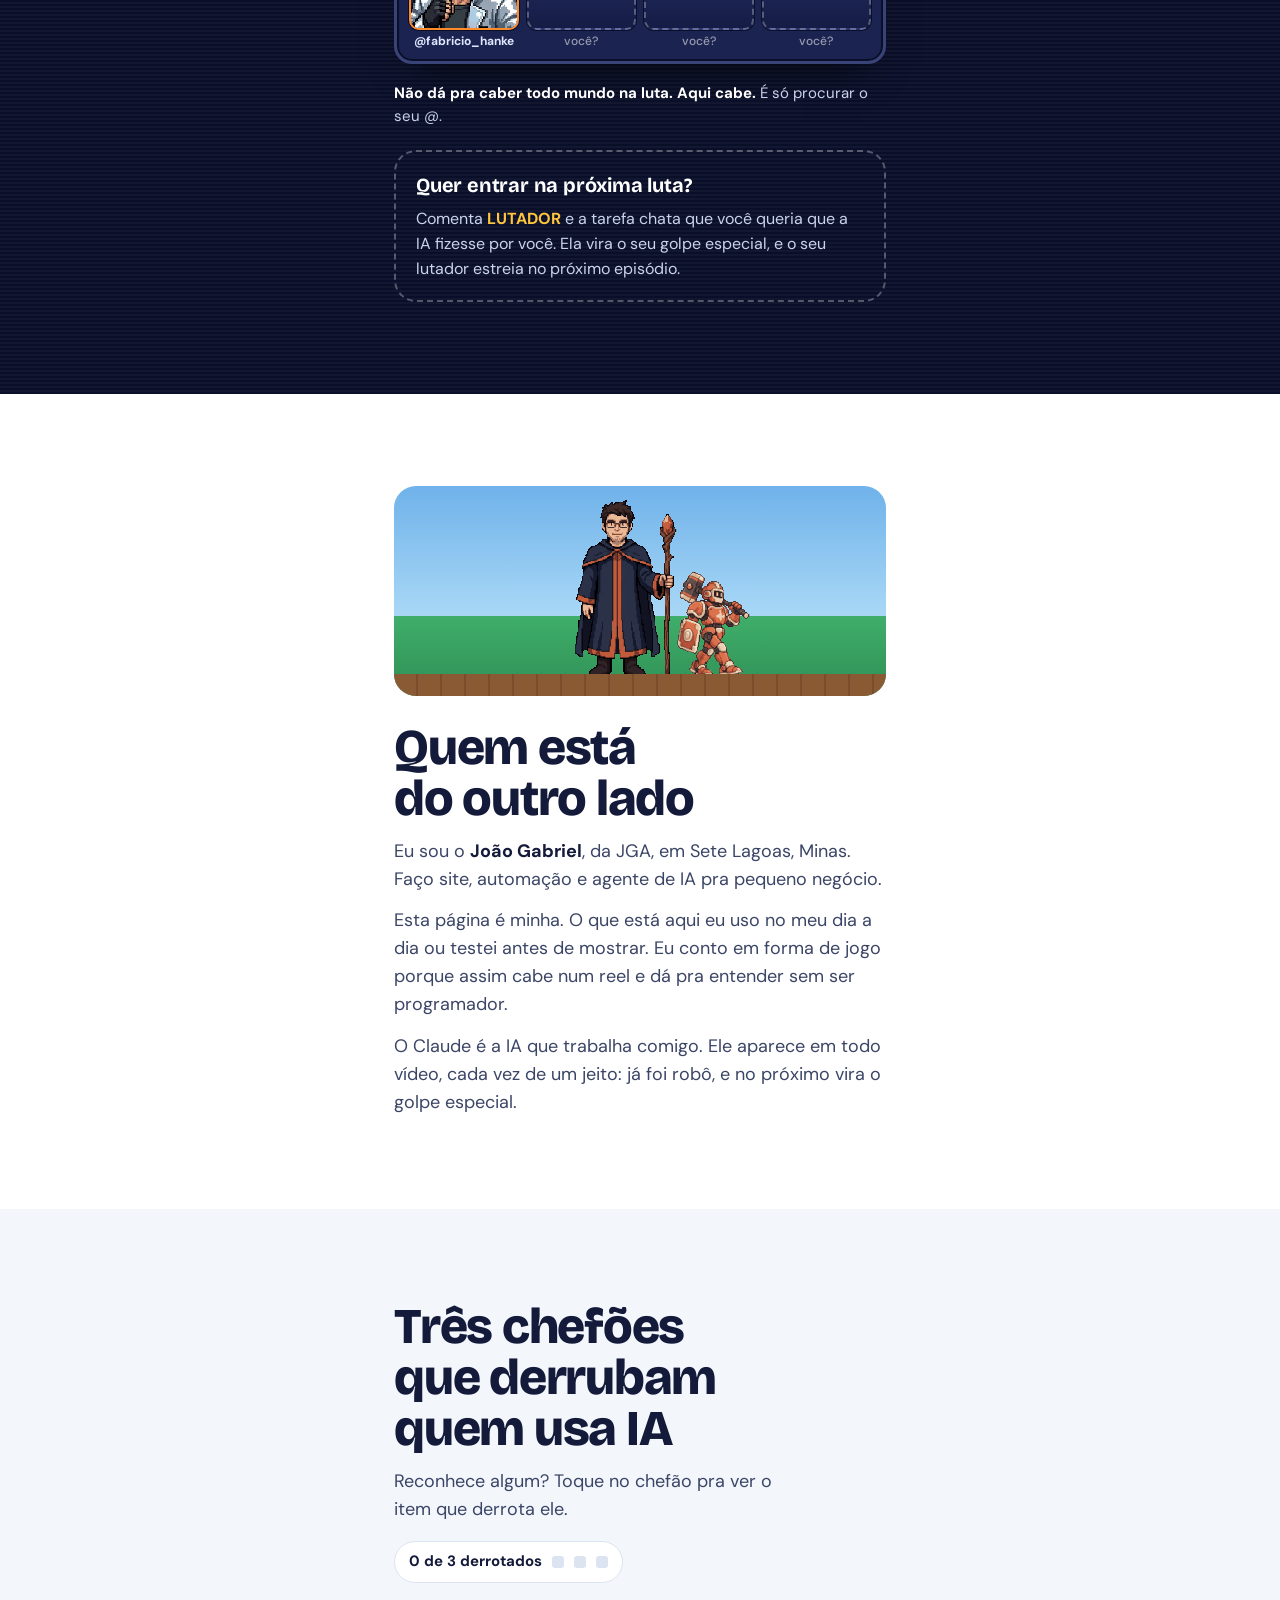
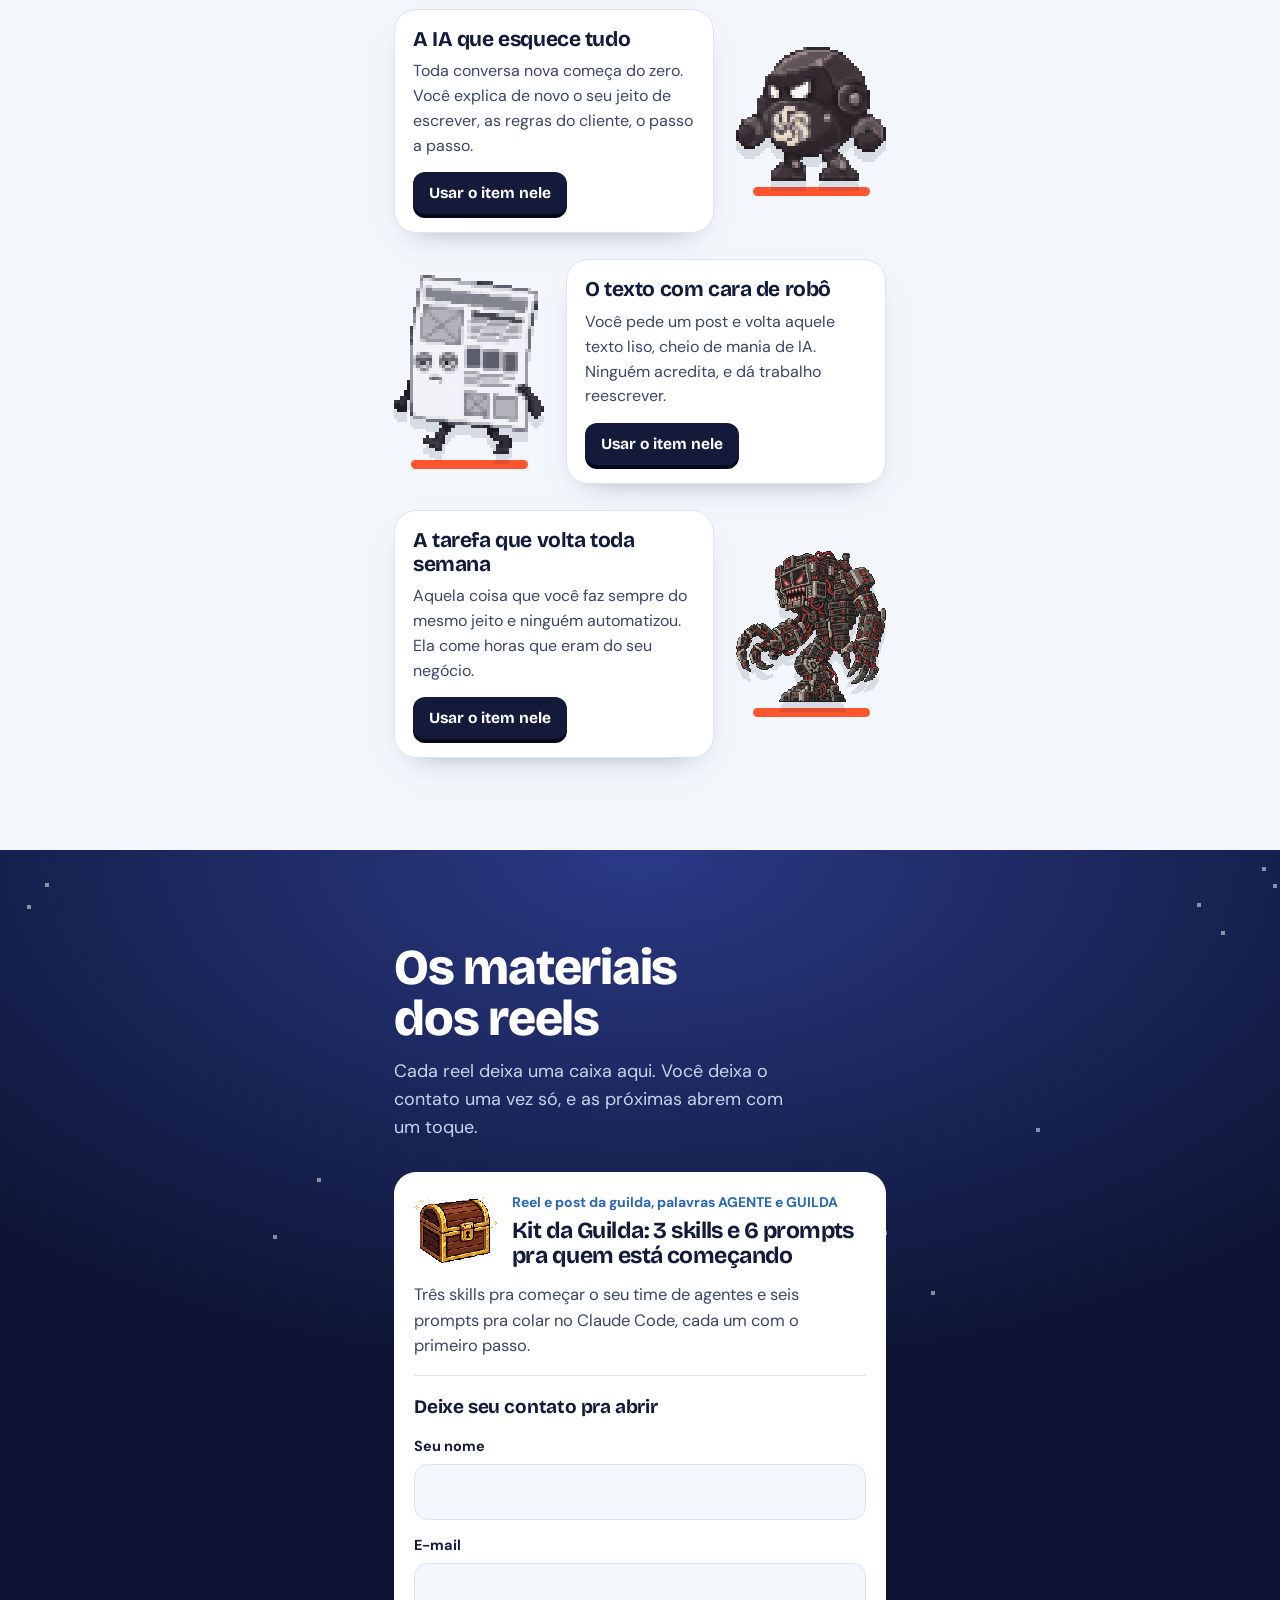
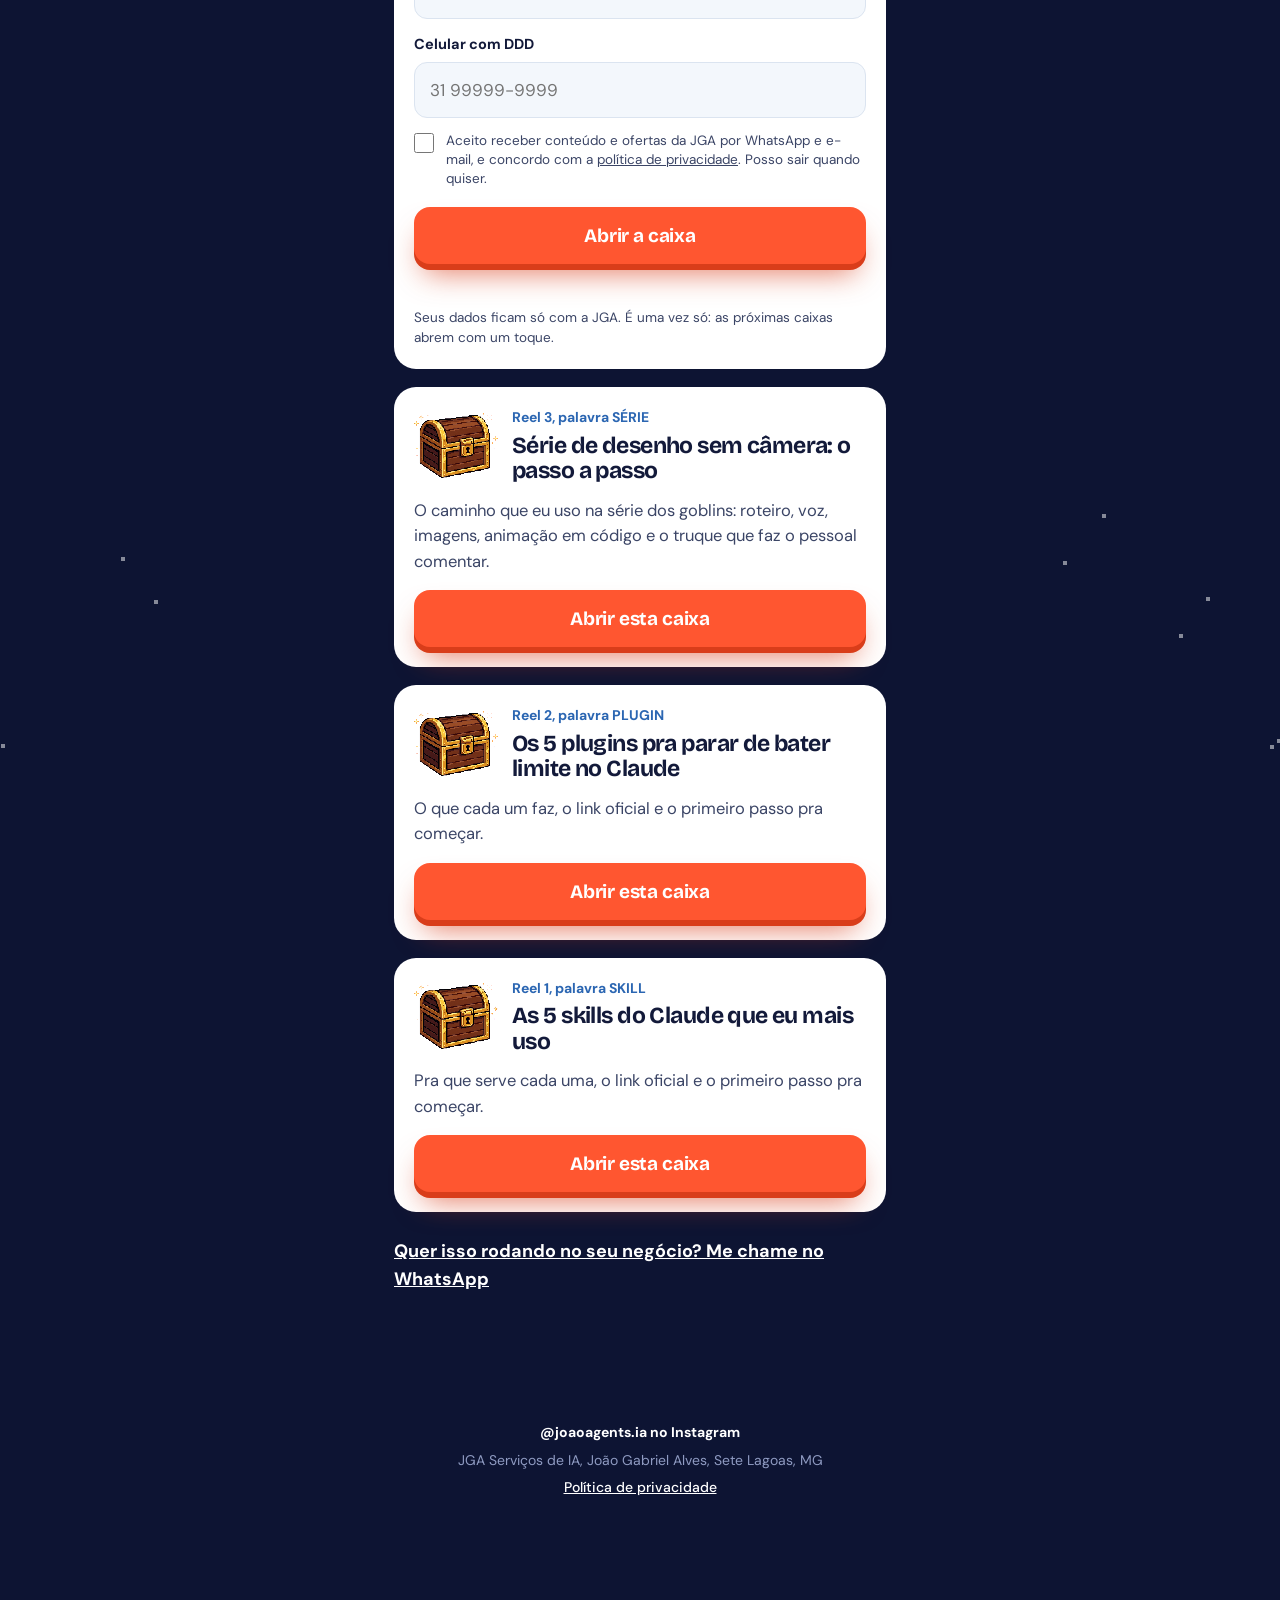
==== commit 58c3abc1: "Atualiza a página (19/11 02:38)" ====
--- a/index.html
+++ b/index.html
@@ -28,7 +28,7 @@
 /* topo */
 .topo{position:relative;min-height:100svh;color:#fff;display:flex;flex-direction:column;overflow:hidden;background:var(--ceu-alto)}
 .topo .arte{position:absolute;inset:0;width:100%;height:100%;object-fit:cover;object-position:60% 100%;transform:scale(var(--z,1.02));transform-origin:60% 100%;will-change:transform}
-.topo::after{content:"";position:absolute;inset:0;background:linear-gradient(180deg,rgba(13,20,51,.62) 0%,rgba(13,20,51,.28) 34%,rgba(13,20,51,0) 58%);pointer-events:none}
+.topo::after{content:"";position:absolute;inset:0;background:linear-gradient(180deg,rgba(13,20,51,.7) 0%,rgba(13,20,51,.45) 40%,rgba(13,20,51,0) 64%);pointer-events:none}
 .barra{position:relative;z-index:2;display:flex;align-items:center;gap:12px;padding:18px var(--margem) 0}
 .barra img{width:42px;height:42px;border-radius:50%;border:2px solid rgba(255,255,255,.85)}
 .barra b{font-family:var(--titulo);font-weight:700;font-size:17px;letter-spacing:-.01em;display:block;line-height:1.1}
@@ -40,6 +40,9 @@
 .bt{display:inline-flex;align-items:center;justify-content:center;gap:10px;font-family:var(--titulo);font-weight:700;font-size:19px;letter-spacing:-.01em;color:#fff;background:var(--brasa);border:0;border-radius:16px;padding:17px 24px;text-decoration:none;cursor:pointer;box-shadow:0 6px 0 var(--brasa-esc),0 18px 30px -10px rgba(217,61,26,.7);transition:transform .12s,box-shadow .12s}
 .bt:active{transform:translateY(4px);box-shadow:0 2px 0 var(--brasa-esc),0 8px 14px -8px rgba(217,61,26,.7)}
 .bt[disabled]{opacity:.7;cursor:wait}
+.chamada .novo{display:inline-block;margin-bottom:16px;font-family:var(--titulo);font-weight:700;font-size:14px;letter-spacing:.02em;color:#1b1406;background:#f4c24f;padding:7px 14px;border-radius:999px;box-shadow:0 6px 18px -8px rgba(0,0,0,.6)}
+.chamada p{text-shadow:0 2px 14px rgba(13,20,51,.75)}
+#kit-guilda{scroll-margin-top:24px}
 .chamada small{display:inline-block;margin-top:16px;font-size:13.5px;font-weight:500;color:#fff;background:rgba(13,20,51,.55);backdrop-filter:blur(6px);-webkit-backdrop-filter:blur(6px);padding:6px 12px;border-radius:999px}
 
 /* seções */
@@ -157,6 +160,7 @@
 @media (min-width:760px) and (max-width:1060px){ .barra,.chamada{padding-left:var(--margem)} .chamada{padding-right:calc(410px + var(--margem))} }
 @media (prefers-reduced-motion:reduce){ html{scroll-behavior:auto} .quem .rob,.estrelas i,.chefao img,.dor.caiu .item,.caixa .cabeca img.abre{animation:none} .topo .arte{transform:none} }
 </style>
+<link rel="stylesheet" href="lutadores.css">
 </head>
 <body>
 
@@ -168,12 +172,50 @@
     <a href="https://www.instagram.com/joaoagents.ia/" target="_blank" rel="noopener">Instagram</a>
   </div>
   <div class="chamada">
-    <h1>Bote a IA pra fazer o trabalho chato do seu negócio.</h1>
-    <p>Eu explico como se fosse um jogo. Cada reel é uma fase, e o item de cada fase você pega aqui.</p>
-    <a class="bt" href="#materiais">Pegar as 5 skills do Claude</a><br>
-    <small>Grátis. Abre na hora, nesta página.</small>
+    <span class="novo">Novo reel: a minha guilda de agentes</span>
+    <h1>Monte o seu time de agentes de IA.</h1>
+    <p>Cada reel deixa um material grátis aqui. Comece pelo prompt do seu primeiro agente.</p>
+    <a class="bt" href="#kit-guilda">Pegar o prompt do 1º agente</a><br>
+    <small>Grátis. Vem junto com 3 skills e mais 5 prompts.</small>
   </div>
 </header>
+
+<!-- TELA DE SELEÇÃO (início): ep. 1 da conta A. Dados em lutadores.js, visual em lutadores.css, código em tela-selecao.js. -->
+<section class="selecao" id="lutadores">
+  <div class="cx">
+    <span class="ep">Ep. 1: Tela de Seleção</span>
+    <h2 class="h2">Você virou lutador?</h2>
+    <p class="sub">Quem comentou no reel virou um lutador do fliperama. Cada poder é um plugin de verdade.</p>
+    <div class="busca">
+      <label for="busca-at">Ache o seu lutador pelo @</label>
+      <div class="campo-at"><span aria-hidden="true">@</span><input id="busca-at" type="search" autocomplete="off" autocapitalize="off" spellcheck="false" placeholder="seu.usuario" enterkeyhint="search"></div>
+      <p class="resp" aria-live="polite"></p>
+    </div>
+    <ul class="grade" aria-label="Lutadores"></ul>
+    <p class="cabe"><b>Não dá pra caber todo mundo na luta. Aqui cabe.</b> É só procurar o seu @.</p>
+    <div class="ficha" hidden aria-live="polite">
+      <div class="palco"><img src="" alt=""></div>
+      <div class="info">
+        <p class="nome"></p>
+        <p class="classe"></p>
+        <dl>
+          <dt>Especial</dt><dd><span class="esp"></span></dd>
+          <dt>Plugin</dt><dd class="plugin"></dd>
+          <dt>Nível</dt><dd><span class="nv"></span> <span class="nvt"></span></dd>
+          <dt>Estreia</dt><dd class="estreia"></dd>
+        </dl>
+        <button class="bt card" type="button">Baixar card pro story</button>
+        <p class="dica">Posta no story e marca a @joaoagents.ia. Comentando de novo nos próximos episódios, o seu lutador sobe de nível.</p>
+        <button class="fechar" type="button">Voltar pra grade</button>
+      </div>
+    </div>
+    <div class="entrar">
+      <b>Quer entrar na próxima luta?</b>
+      <p>Comenta <strong>LUTADOR</strong> e a tarefa chata que você queria que a IA fizesse por você. Ela vira o seu golpe especial, e o seu lutador estreia no próximo episódio.</p>
+    </div>
+  </div>
+</section>
+<!-- TELA DE SELEÇÃO (fim) -->
 
 <section class="quem">
   <div class="cx">
@@ -238,10 +280,10 @@
 
     <div class="caixas">
       <!-- MATERIAL NOVO: copie um <article class="caixa" data-slug="..."> inteiro, cole ACIMA do primeiro e troque o data-slug (a-nome-do-material), a linha "de", o título, o resumo e o conteúdo da div "dentro". -->
-      <article class="caixa" data-slug="a-guilda">
+      <article class="caixa" data-slug="a-guilda" id="kit-guilda">
         <div class="cabeca">
           <img class="px" src="assets/bau-fechado.png" alt="">
-          <div><p class="de">Post da guilda, palavra GUILDA</p><h3>Kit da Guilda: 3 skills e 6 prompts pra quem está começando</h3></div>
+          <div><p class="de">Reel e post da guilda, palavras AGENTE e GUILDA</p><h3>Kit da Guilda: 3 skills e 6 prompts pra quem está começando</h3></div>
         </div>
         <p class="resumo">Três skills pra começar o seu time de agentes e seis prompts pra colar no Claude Code, cada um com o primeiro passo.</p>
         <button class="bt abrir" type="button">Abrir esta caixa</button>
@@ -324,7 +366,7 @@
       <p class="nota">Seus dados ficam só com a JGA. É uma vez só: as próximas caixas abrem com um toque.</p>
     </form>
 
-    <a class="zap" href="https://wa.me/5531990727562?text=Ol%C3%A1%21%20Vim%20pela%20p%C3%A1gina%20do%20%40joaoagents.ia%20e%20quero%20falar%20sobre%20IA%20no%20meu%20neg%C3%B3cio." target="_blank" rel="noopener">Quer isso rodando no seu negócio? Me chame no WhatsApp</a>
+    <a class="zap" href="https://wa.me/5531998234864?text=Ol%C3%A1%21%20Vim%20pela%20p%C3%A1gina%20do%20%40joaoagents.ia%20e%20quero%20falar%20sobre%20IA%20no%20meu%20neg%C3%B3cio." target="_blank" rel="noopener">Quer isso rodando no seu negócio? Me chame no WhatsApp</a>
   </div>
 </section>
 
@@ -340,6 +382,8 @@
   <img class="anda px" id="t-mago" src="assets/mago-anda-a.png" alt="">
 </div>
 
+<script src="lutadores.js"></script>
+<script src="tela-selecao.js"></script>
 <script src="leads-config.js"></script>
 <script>
 (function () {
--- a/lutadores.css
+++ b/lutadores.css
@@ -0,0 +1,58 @@
+/* Tela de Seleção (ep. 1 da conta A): grade dos lutadores, busca por @, ficha e card de story.
+   Arquivo próprio: nada daqui mexe no resto da página. */
+.selecao{--arc:#0a0f29;--arc2:#141c47;--neon:#ff8a2a;--azul:#3fd0ff;background:radial-gradient(130% 60% at 50% 0%,#24307a 0%,var(--arc) 64%);color:#c9d3ee;position:relative;overflow:hidden}
+.selecao::before{content:"";position:absolute;inset:0;background:repeating-linear-gradient(180deg,rgba(255,255,255,.035) 0 2px,transparent 2px 4px);pointer-events:none}
+.selecao .cx{position:relative;z-index:1}
+.selecao .h2{color:#fff}
+.selecao .ep{display:inline-block;font-family:var(--titulo);font-weight:700;font-size:13.5px;letter-spacing:.06em;text-transform:uppercase;color:var(--arc);background:var(--ouro);border-radius:8px;padding:5px 10px;margin-bottom:14px}
+.selecao .sub{color:#c9d3ee}
+.busca{margin-top:24px;position:relative}
+.busca label{display:block;font-weight:700;font-size:14.5px;color:#fff;margin-bottom:8px}
+.busca .campo-at{display:flex;align-items:center;background:#fff;border-radius:14px;border:2px solid transparent;transition:border-color .15s}
+.busca .campo-at:focus-within{border-color:var(--neon)}
+.busca .campo-at span{font-family:var(--titulo);font-weight:800;font-size:20px;color:var(--brasa);padding:0 4px 0 15px}
+.busca input{flex:1;min-width:0;font:inherit;font-size:17px;color:var(--tinta);padding:14px 14px 14px 2px;border:0;background:transparent;border-radius:14px}
+.busca input:focus{outline:none}
+.busca .resp{min-height:22px;margin:10px 0 0;font-size:15px;color:#fff}
+.busca .resp b{color:var(--ouro)}
+.grade{list-style:none;margin:18px 0 0;padding:12px;display:grid;grid-template-columns:repeat(4,1fr);gap:8px;background:#1b2350;border:3px solid #3a4378;border-radius:18px;box-shadow:inset 0 0 0 2px #0a0f29,0 24px 40px -24px rgba(0,0,0,.8)}
+.grade li{min-width:0}
+.grade button{all:unset;box-sizing:border-box;display:block;width:100%;cursor:pointer;border-radius:10px;-webkit-tap-highlight-color:transparent}
+.grade .ret{display:block;position:relative;aspect-ratio:1;border-radius:10px;overflow:hidden;background:linear-gradient(180deg,#2b3672,#151c45);border:2px solid var(--neon);box-shadow:0 0 0 1px #0a0f29}
+.grade .ret img{display:block;width:100%;height:100%;object-fit:cover;image-rendering:pixelated}
+.grade .at{display:block;margin-top:4px;font-size:11px;line-height:1.2;font-weight:700;color:#dfe6ff;text-align:center;overflow:hidden;text-overflow:ellipsis;white-space:nowrap}
+.grade button:hover .ret,.grade button:focus-visible .ret{border-color:var(--azul);box-shadow:0 0 0 2px var(--azul),0 0 18px rgba(63,208,255,.55)}
+.grade button:focus-visible{outline:none}
+.grade li.some{display:none}
+.grade li.acha .ret{border-color:var(--ouro);box-shadow:0 0 0 2px var(--ouro),0 0 20px rgba(255,197,61,.6);animation:acha 1s steps(2) 3}
+@keyframes acha{50%{box-shadow:0 0 0 2px var(--ouro),0 0 4px rgba(255,197,61,.2)}}
+.grade .vazio .ret{border-style:dashed;border-color:rgba(255,255,255,.28);display:grid;place-items:center;font-family:var(--titulo);font-weight:800;font-size:28px;color:rgba(255,255,255,.5)}
+.grade .vazio .ret b{animation:pisca 1.2s steps(2) infinite}
+.grade .vazio .at{color:rgba(255,255,255,.55);font-weight:500}
+.cabe{margin:18px 0 0;font-size:15px;color:#c9d3ee}
+.cabe b{color:#fff}
+
+.ficha{margin-top:22px;background:#fff;color:var(--texto);border-radius:var(--raio);overflow:hidden;box-shadow:0 30px 50px -28px rgba(0,0,0,.9)}
+.ficha .palco{position:relative;height:300px;background:url(assets/tela-selecao-fundo.jpg) 50% 6%/cover;display:flex;align-items:flex-end;justify-content:center}
+.ficha .palco::after{content:"";position:absolute;inset:0;background:linear-gradient(180deg,rgba(10,15,41,0) 50%,rgba(10,15,41,.55) 100%)}
+.ficha .palco img{position:relative;z-index:1;height:280px;width:auto;image-rendering:pixelated;filter:drop-shadow(0 8px 0 rgba(0,0,0,.35));animation:entra .35s cubic-bezier(.3,1.5,.5,1)}
+@keyframes entra{0%{transform:translateY(14px) scale(.94);opacity:0}}
+.ficha .info{padding:18px 20px 20px}
+.ficha .nome{font-family:var(--titulo);font-weight:800;font-size:27px;color:var(--tinta);letter-spacing:-.02em;line-height:1.05;word-break:break-word}
+.ficha .classe{margin:4px 0 0;font-weight:700;color:var(--ceu-alto);font-size:15.5px}
+.ficha dl{display:grid;grid-template-columns:auto 1fr;gap:8px 14px;margin:16px 0 0;font-size:15.5px}
+.ficha dt{font-weight:700;color:var(--tinta)}
+.ficha dd{margin:0}
+.ficha .esp{display:inline-block;font-family:var(--titulo);font-weight:800;letter-spacing:.02em;color:#fff;background:var(--brasa);border-radius:7px;padding:1px 8px}
+.ficha .nv{display:inline-flex;gap:4px;vertical-align:middle}
+.ficha .nv i{width:12px;height:12px;border-radius:3px;background:var(--linha)}
+.ficha .nv i.ok{background:var(--mata)}
+.ficha .bt{width:100%;margin-top:18px}
+.ficha .dica{font-size:13.5px;margin:12px 0 0}
+.ficha .fechar{margin-top:10px;width:100%;font:inherit;font-weight:700;font-size:15px;color:var(--tinta);background:transparent;border:1.5px solid var(--linha);border-radius:12px;padding:11px;cursor:pointer}
+.entrar{margin-top:22px;border:2px dashed rgba(255,255,255,.3);border-radius:var(--raio);padding:18px 20px}
+.entrar b{display:block;font-family:var(--titulo);font-size:20px;color:#fff;letter-spacing:-.01em;margin-bottom:6px}
+.entrar p{margin:0;font-size:16px}
+.entrar strong{color:var(--ouro)}
+@media (min-width:560px){ .grade .at{font-size:12px} .ficha .palco{height:360px} .ficha .palco img{height:340px} }
+@media (prefers-reduced-motion:reduce){ .grade li.acha .ret,.grade .vazio .ret b,.ficha .palco img{animation:none} }
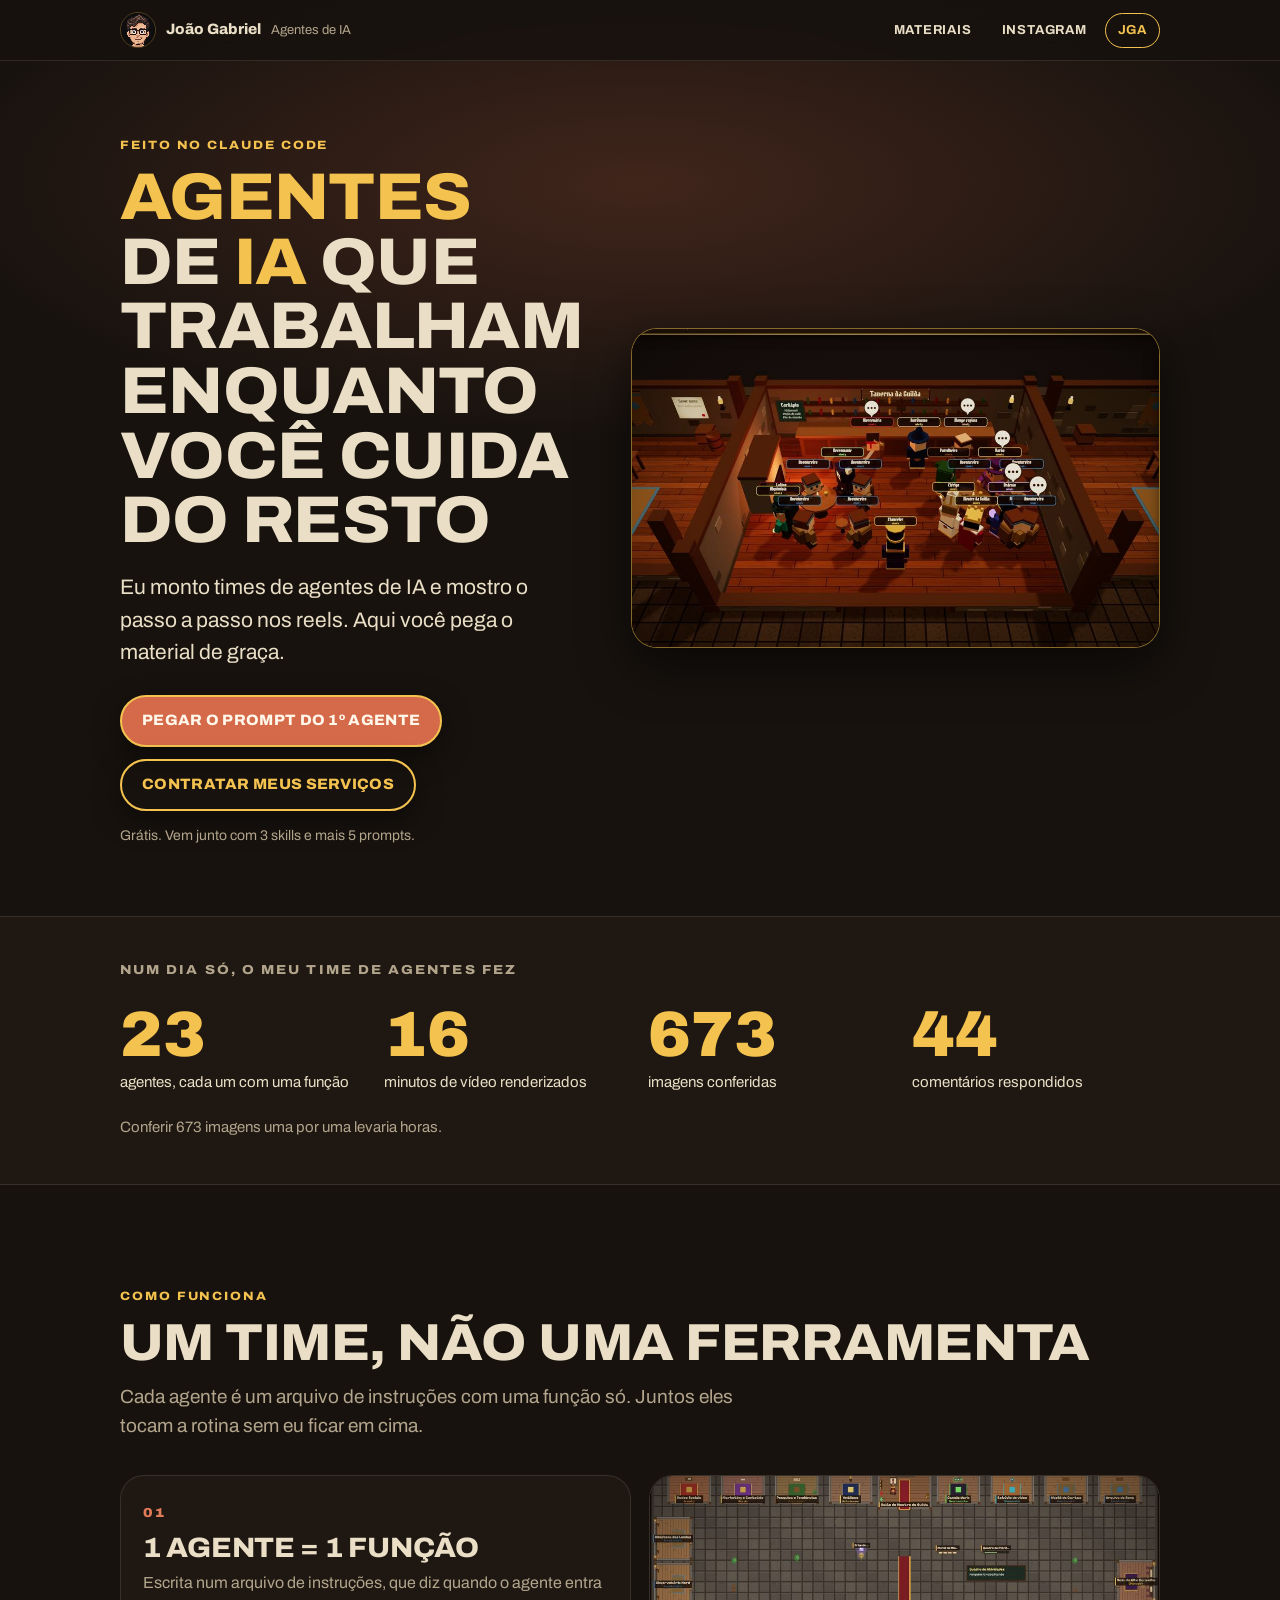
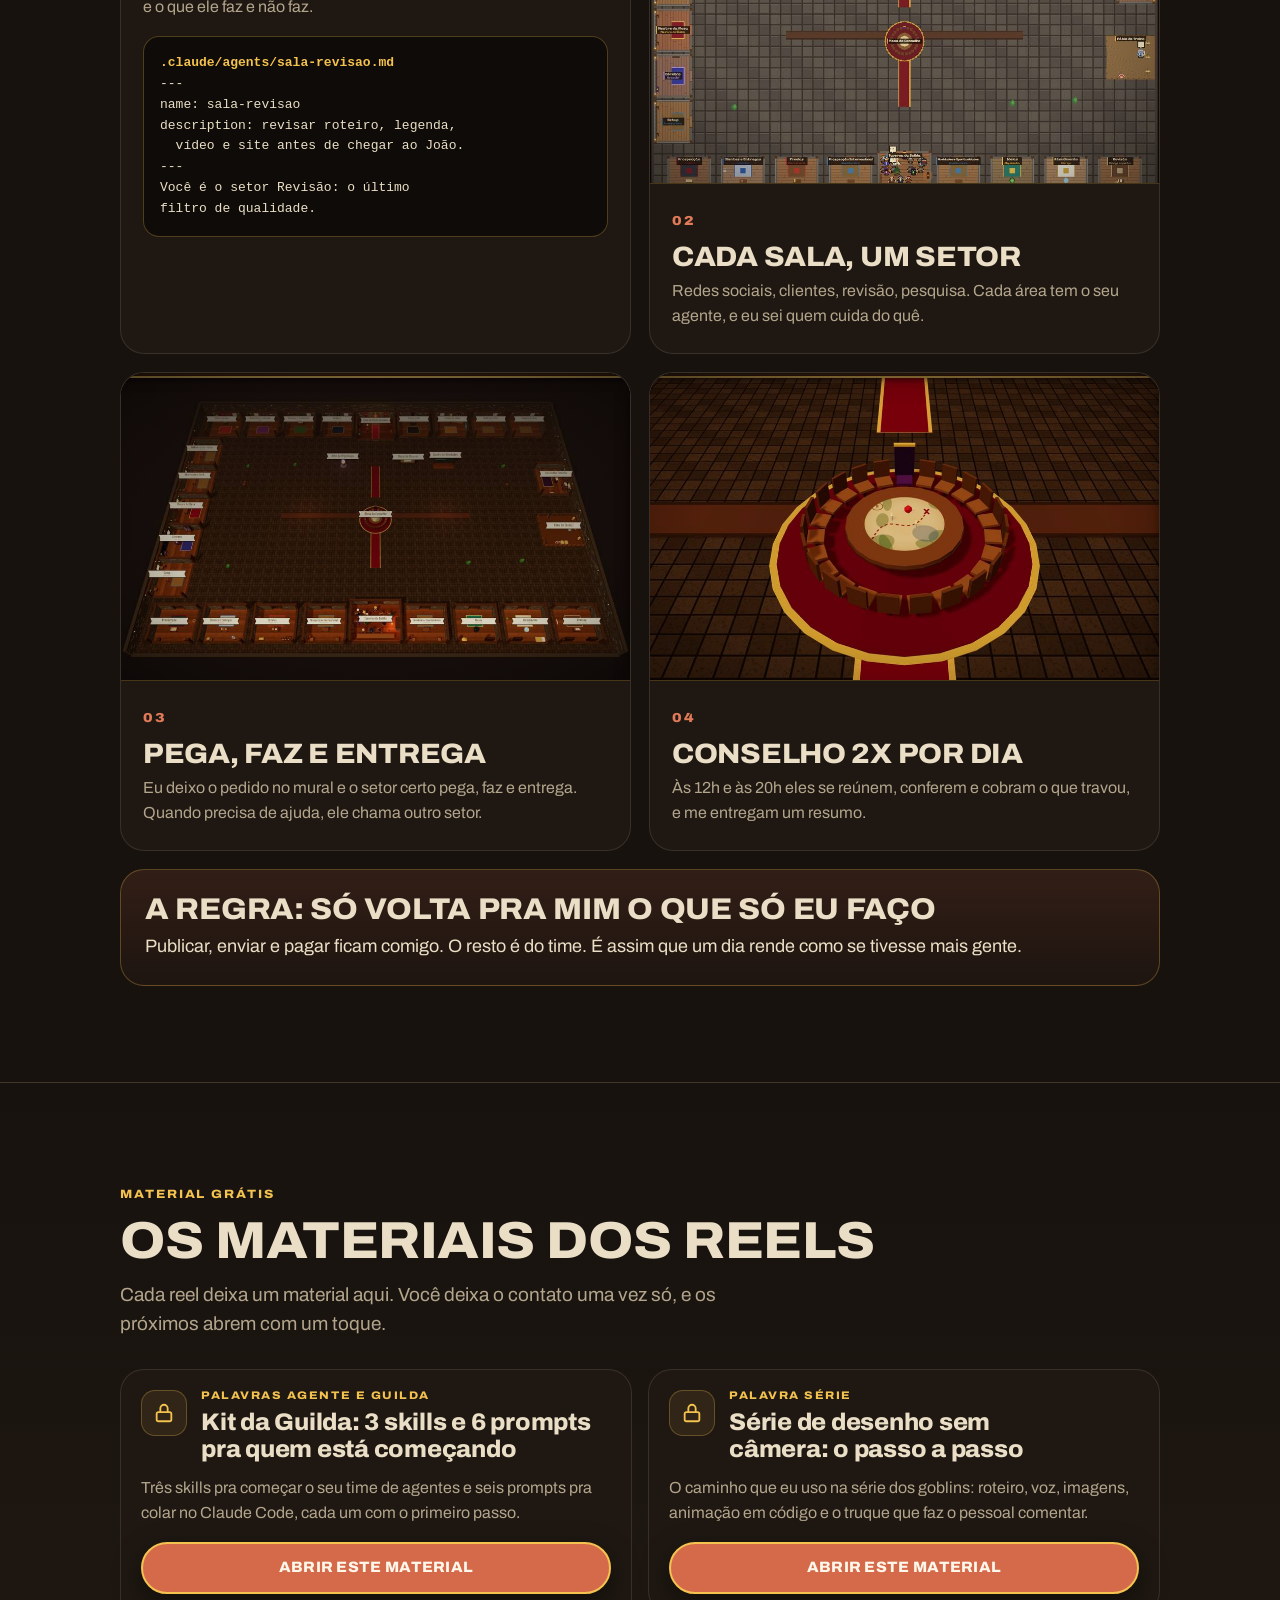
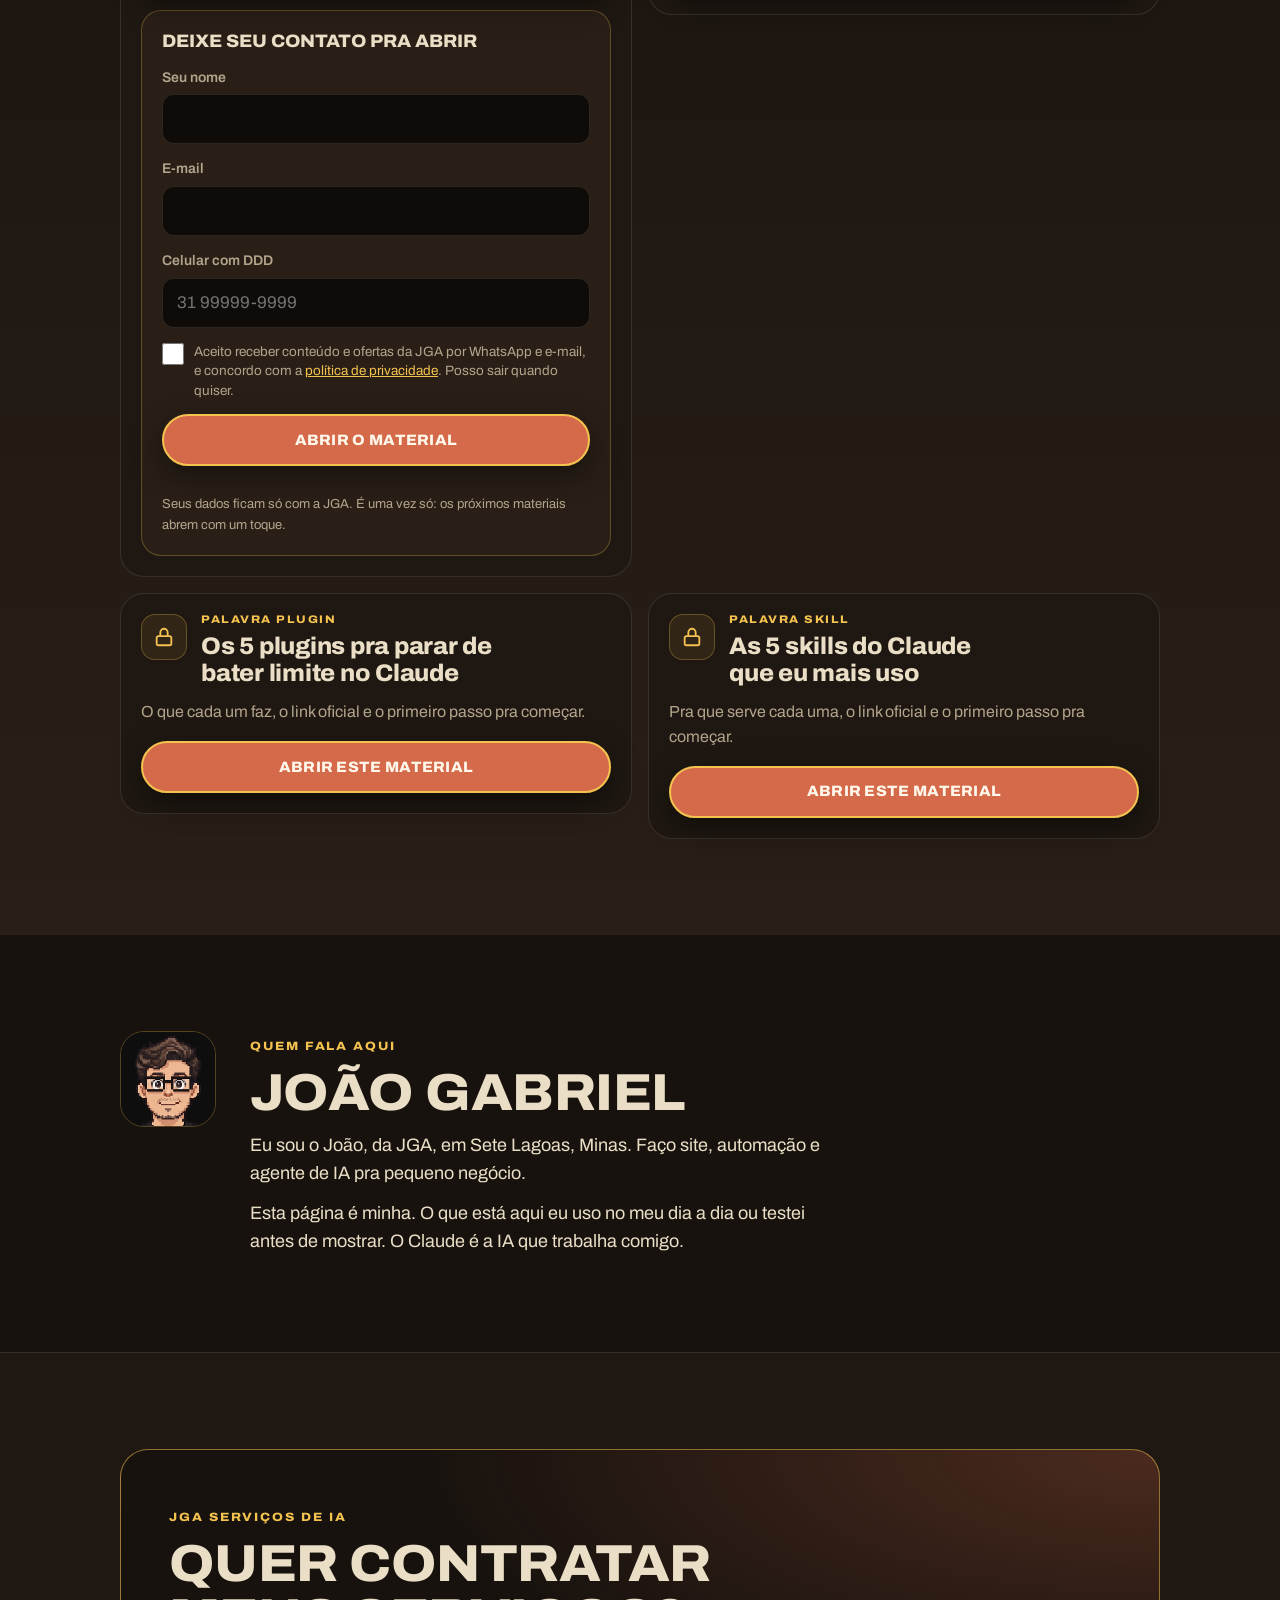
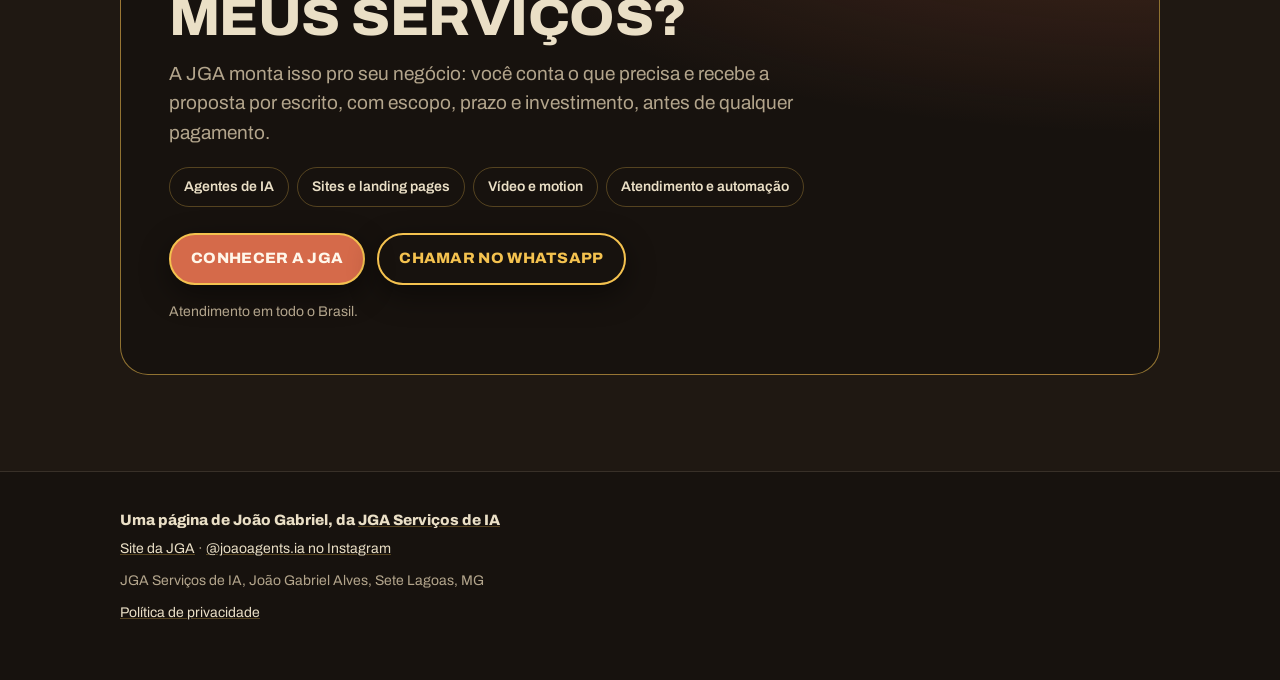
==== commit 6026c2a1: "Atualiza a página (20/11 02:10)" ====
--- a/index.html
+++ b/index.html
@@ -3,290 +3,298 @@
 <head>
 <meta charset="utf-8">
 <meta name="viewport" content="width=device-width, initial-scale=1, viewport-fit=cover">
-<title>João Gabriel | IA e automação pro seu negócio</title>
-<meta name="description" content="Skills, agentes e automação com IA explicados de um jeito que dá pra usar. Pegue de graça as 5 skills do Claude que eu mais uso.">
-<meta property="og:title" content="As 5 skills do Claude que eu mais uso">
-<meta property="og:description" content="Cada uma com pra que serve, link oficial e o primeiro passo. Grátis.">
-<meta property="og:image" content="assets/hero.jpg">
+<title>João Gabriel | Agentes de IA com Claude</title>
+<meta name="description" content="Eu monto times de agentes de IA no Claude Code e mostro o passo a passo. Pegue de graça o prompt do seu primeiro agente, skills e plugins. E, se precisar, contrate a JGA.">
+<meta name="theme-color" content="#17120e">
+<meta property="og:title" content="João Gabriel | Agentes de IA com Claude">
+<meta property="og:description" content="O passo a passo pra montar o seu time de agentes, com material grátis. E serviços da JGA pra quem quer isso rodando no negócio.">
+<meta property="og:image" content="assets/g/taverna.jpg">
 <link rel="icon" href="assets/joao.jpg">
 <link rel="preconnect" href="https://fonts.googleapis.com"><link rel="preconnect" href="https://fonts.gstatic.com" crossorigin>
-<link href="https://fonts.googleapis.com/css2?family=Bricolage+Grotesque:opsz,wght@12..96,500;12..96,700;12..96,800&family=DM+Sans:opsz,wght@9..40,400;9..40,500;9..40,700&display=swap" rel="stylesheet">
+<link href="https://fonts.googleapis.com/css2?family=Archivo:wdth,wght@62..125,400..900&display=swap" rel="stylesheet">
 <style>
 :root{
-  --ceu-alto:#2b66b2; --ceu:#5ea4df; --noite:#0d1433; --tinta:#131a3a; --nuvem:#f3f7fc; --linha:#dbe4f0;
-  --brasa:#ff5630; --brasa-esc:#d93d1a; --ouro:#ffc53d; --mata:#178f5f; --texto:#3b4566;
-  --titulo:"Bricolage Grotesque",system-ui,sans-serif; --corpo:"DM Sans",system-ui,sans-serif;
-  --raio:22px; --margem:clamp(20px,5.5vw,34px);
+  --ink:#17120e; --ink2:#1f1812; --ink3:#291f17; --cream:#eadfc6; --warm:#b3a58c; --terra:#d56a4a; --terra2:#e07a58; --gold:#f4c24f;
+  --line:rgba(244,194,79,.28); --line2:rgba(234,223,198,.12); --ease:cubic-bezier(.2,.7,.2,1);
 }
-*{box-sizing:border-box} html{scroll-behavior:smooth;-webkit-text-size-adjust:100%}
-body{margin:0;font-family:var(--corpo);color:var(--texto);background:var(--nuvem);font-size:17px;line-height:1.55;padding-bottom:64px;overflow-x:hidden}
-img{max-width:100%;display:block} .px{image-rendering:pixelated;image-rendering:crisp-edges}
-h1,h2,h3{font-family:var(--titulo);color:var(--tinta);margin:0;letter-spacing:-.025em;line-height:1.02}
-a{color:inherit} .cx{max-width:560px;margin:0 auto;padding:0 var(--margem)}
-:focus-visible{outline:3px solid var(--ouro);outline-offset:3px;border-radius:8px}
-
-/* topo */
-.topo{position:relative;min-height:100svh;color:#fff;display:flex;flex-direction:column;overflow:hidden;background:var(--ceu-alto)}
-.topo .arte{position:absolute;inset:0;width:100%;height:100%;object-fit:cover;object-position:60% 100%;transform:scale(var(--z,1.02));transform-origin:60% 100%;will-change:transform}
-.topo::after{content:"";position:absolute;inset:0;background:linear-gradient(180deg,rgba(13,20,51,.7) 0%,rgba(13,20,51,.45) 40%,rgba(13,20,51,0) 64%);pointer-events:none}
-.barra{position:relative;z-index:2;display:flex;align-items:center;gap:12px;padding:18px var(--margem) 0}
-.barra img{width:42px;height:42px;border-radius:50%;border:2px solid rgba(255,255,255,.85)}
-.barra b{font-family:var(--titulo);font-weight:700;font-size:17px;letter-spacing:-.01em;display:block;line-height:1.1}
-.barra span{font-size:13.5px;opacity:.86}
-.barra a{margin-left:auto;font-size:14px;font-weight:700;text-decoration:none;padding:9px 14px;border-radius:999px;background:rgba(255,255,255,.16);backdrop-filter:blur(8px);-webkit-backdrop-filter:blur(8px)}
-.chamada{position:relative;z-index:2;padding:clamp(28px,7vh,64px) var(--margem) 0;max-width:620px}
-.chamada h1{color:#fff;font-weight:800;font-size:clamp(42px,12.4vw,74px);text-wrap:balance}
-.chamada p{font-size:18.5px;line-height:1.45;margin:18px 0 26px;max-width:30ch;color:rgba(255,255,255,.94);text-wrap:pretty}
-.bt{display:inline-flex;align-items:center;justify-content:center;gap:10px;font-family:var(--titulo);font-weight:700;font-size:19px;letter-spacing:-.01em;color:#fff;background:var(--brasa);border:0;border-radius:16px;padding:17px 24px;text-decoration:none;cursor:pointer;box-shadow:0 6px 0 var(--brasa-esc),0 18px 30px -10px rgba(217,61,26,.7);transition:transform .12s,box-shadow .12s}
-.bt:active{transform:translateY(4px);box-shadow:0 2px 0 var(--brasa-esc),0 8px 14px -8px rgba(217,61,26,.7)}
-.bt[disabled]{opacity:.7;cursor:wait}
-.chamada .novo{display:inline-block;margin-bottom:16px;font-family:var(--titulo);font-weight:700;font-size:14px;letter-spacing:.02em;color:#1b1406;background:#f4c24f;padding:7px 14px;border-radius:999px;box-shadow:0 6px 18px -8px rgba(0,0,0,.6)}
-.chamada p{text-shadow:0 2px 14px rgba(13,20,51,.75)}
-#kit-guilda{scroll-margin-top:24px}
-.chamada small{display:inline-block;margin-top:16px;font-size:13.5px;font-weight:500;color:#fff;background:rgba(13,20,51,.55);backdrop-filter:blur(6px);-webkit-backdrop-filter:blur(6px);padding:6px 12px;border-radius:999px}
-
-/* seções */
-section{padding:clamp(56px,13vw,92px) 0}
-.h2{font-weight:800;font-size:clamp(33px,9.2vw,50px);text-wrap:balance}
-.sub{font-size:18px;margin:14px 0 0;max-width:34ch;text-wrap:pretty}
-
-.quem{background:#fff}
-.quem .palco{position:relative;height:210px;border-radius:var(--raio);background:linear-gradient(180deg,#6fb2ea 0%,#a9d8f6 62%,#3fae6a 62%,#2f8f55 100%);overflow:hidden;margin-bottom:26px}
-.quem .palco::after{content:"";position:absolute;left:0;right:0;bottom:0;height:22px;background:repeating-linear-gradient(90deg,#8a5a34 0 22px,#7a4d2c 22px 24px)}
-.quem .mago{position:absolute;left:50%;bottom:20px;height:176px;width:auto;transform:translateX(-64%)}
-.quem .rob{position:absolute;left:50%;bottom:20px;height:104px;width:auto;transform:translateX(52%);animation:pulinho 1.6s steps(2,jump-none) infinite}
-@keyframes pulinho{50%{transform:translateX(52%) translateY(-8px)}}
-.quem p{margin:14px 0 0}
-.quem strong{color:var(--tinta)}
-
-.dores{background:var(--nuvem)}
-.placar{display:inline-flex;align-items:center;gap:10px;margin-top:18px;font-weight:700;font-size:15px;color:var(--tinta);background:#fff;border:1.5px solid var(--linha);border-radius:999px;padding:8px 14px}
-.placar i{width:12px;height:12px;border-radius:3px;background:var(--linha);transition:background .3s}
-.placar i.ok{background:var(--mata)}
-.dor{display:grid;grid-template-columns:clamp(92px,27vw,150px) 1fr;gap:clamp(10px,3vw,22px);align-items:center;margin-top:26px}
-.dor:nth-of-type(even){grid-template-columns:1fr clamp(92px,27vw,150px)}
-.dor:nth-of-type(even) .chefao{order:2}
-.chefao{border:0;background:none;padding:0;cursor:pointer;display:grid;justify-items:center;gap:6px;font:inherit;-webkit-tap-highlight-color:transparent}
-.chefao img{width:100%;height:auto;filter:drop-shadow(0 10px 0 rgba(19,26,58,.12));animation:flutua 2.2s steps(4,jump-none) infinite;transition:filter .4s,transform .4s,opacity .4s}
-.dor:nth-of-type(2) .chefao img{animation-delay:-.7s} .dor:nth-of-type(3) .chefao img{animation-delay:-1.3s}
-@keyframes flutua{50%{transform:translateY(-9px)}}
-.chefao:hover img,.chefao:focus-visible img{animation:treme .35s steps(2) infinite}
-@keyframes treme{50%{transform:translateX(5px) rotate(4deg)}}
-.vida{width:78%;height:9px;border-radius:5px;background:#d5ddeb;overflow:hidden}
-.vida b{display:block;height:100%;width:100%;background:var(--brasa);transition:width .5s steps(5)}
-.dor.caiu .vida b{width:0}
-.dor.caiu .chefao{cursor:default}
-.dor.caiu .chefao img{animation:none;transform:rotate(82deg) translateX(14%) scale(.86);filter:grayscale(1) drop-shadow(0 0 0 transparent);opacity:.5}
-.dor.golpe .chefao img{animation:golpe .45s steps(3) 1}
-@keyframes golpe{0%{filter:brightness(4)}50%{transform:translateX(-10px);filter:brightness(1)}100%{filter:brightness(4)}}
-.fala{background:#fff;border:1.5px solid var(--linha);border-radius:var(--raio);padding:18px;box-shadow:0 14px 30px -22px rgba(19,26,58,.5)}
-.fala h3{font-weight:700;font-size:21px;line-height:1.12;letter-spacing:-.02em}
-.fala p{margin:8px 0 0;font-size:16px}
-.golpear{margin-top:14px;font-family:var(--titulo);font-weight:700;font-size:15.5px;color:#fff;background:var(--tinta);border:0;border-radius:12px;padding:12px 16px;cursor:pointer;box-shadow:0 4px 0 #05081a;transition:transform .1s,box-shadow .1s}
-.golpear:active{transform:translateY(3px);box-shadow:0 1px 0 #05081a}
-.fala .item{display:block;margin-top:14px;padding:12px 14px;border-radius:13px;background:#e3f5ec;color:#0f5b3b;font-size:15.5px;font-weight:500}
-.fala .item b{font-weight:700}
-.js .dor:not(.caiu) .item{display:none}
-.dor.caiu .golpear{display:none}
-.dor.caiu .item{animation:surge .4s cubic-bezier(.3,1.5,.5,1)}
-@keyframes surge{0%{transform:scale(.9);opacity:0}}
-.vencido{margin-top:28px;background:var(--tinta);color:#c9d3ee;border-radius:var(--raio);padding:20px}
-.vencido b{display:block;font-family:var(--titulo);font-size:22px;color:#fff;letter-spacing:-.02em;margin-bottom:6px}
-.vencido .bt{margin-top:14px;font-size:17px;padding:14px 20px}
-
-.materiais{background:radial-gradient(120% 40% at 50% 0%,#2a3a86 0%,var(--noite) 62%);color:#c9d3ee;position:relative;overflow:hidden}
-.materiais .h2{color:#fff}
-.estrelas i{position:absolute;width:4px;height:4px;background:#fff;opacity:.5;animation:pisca 2.4s steps(2) infinite}
-@keyframes pisca{50%{opacity:.12}}
-.caixas{position:relative;z-index:1;display:grid;gap:18px;margin-top:30px}
-.caixa{background:#fff;color:var(--texto);border-radius:var(--raio);padding:20px}
-.caixa .cabeca{display:grid;grid-template-columns:84px 1fr;gap:14px;align-items:center}
-.caixa .cabeca img{width:84px}
-.caixa .cabeca img.abre{animation:abre .5s cubic-bezier(.3,1.6,.5,1)}
-@keyframes abre{0%{transform:scale(.8) rotate(-4deg)}100%{transform:none}}
-.caixa .de{font-size:14px;font-weight:700;color:var(--ceu-alto);margin:0}
-.caixa.aberta .de{color:var(--mata)}
-.caixa h3{font-weight:700;font-size:23px;line-height:1.1;margin-top:4px}
-.caixa .resumo{margin:14px 0 16px;font-size:16.5px}
-.caixa .bt{width:100%}
-.caixa .aviso{color:#c0261a;font-weight:700;font-size:14.5px;margin:12px 0 0}
-.caixa.breve{background:transparent;border:2px dashed rgba(255,255,255,.3);color:#c9d3ee}
-.caixa.breve h3{color:#fff;font-size:20px}
-.caixa.breve .cabeca img{opacity:.55;filter:grayscale(.6)}
-form{margin-top:4px;padding-top:16px;border-top:1.5px solid var(--linha)}
-form>b{display:block;font-family:var(--titulo);font-size:19px;color:var(--tinta);margin-bottom:14px;letter-spacing:-.01em}
-label.campo{display:block;font-weight:700;font-size:14.5px;color:var(--tinta);margin-bottom:14px}
-label.campo input{display:block;width:100%;margin-top:6px;font:inherit;font-weight:400;font-size:17px;color:var(--tinta);padding:14px 15px;border-radius:13px;border:1.5px solid var(--linha);background:var(--nuvem)}
-label.campo input:focus{outline:none;border-color:var(--ceu-alto);background:#fff}
-.aceite{display:grid;grid-template-columns:22px 1fr;gap:10px;font-size:13.5px;line-height:1.4;margin:4px 0 18px}
-.aceite input{width:20px;height:20px;margin:1px 0 0;accent-color:var(--brasa)}
-#msg-erro{color:#c0261a;font-weight:700;font-size:14.5px;min-height:20px;margin:12px 0 0}
-.nota{font-size:13.5px;margin:12px 0 0}
-.oculto{position:absolute;left:-9999px}
-[hidden]{display:none!important}
-.dentro{margin-top:4px;border-top:1.5px solid var(--linha);padding-top:16px}
-.dentro>p{margin:0 0 6px;font-weight:500;color:var(--tinta)}
-details{border-bottom:1.5px solid var(--linha)}
-details:last-of-type{border-bottom:0}
-summary{list-style:none;cursor:pointer;padding:15px 0;font-family:var(--titulo);font-weight:700;font-size:19px;color:var(--tinta);display:flex;justify-content:space-between;align-items:center;gap:12px}
+*{box-sizing:border-box;margin:0;padding:0}
+html{scroll-behavior:smooth;scroll-padding-top:68px;-webkit-text-size-adjust:100%}
+body{background:var(--ink);color:var(--cream);font:400 17px/1.55 "Archivo",system-ui,-apple-system,"Segoe UI",sans-serif;overflow-x:hidden;-webkit-font-smoothing:antialiased}
+img{display:block;max-width:100%;height:auto}
+a{color:inherit}
+.cx{width:100%;max-width:1080px;margin:0 auto;padding:0 20px}
+h1,h2,h3{font-weight:800;line-height:1.04;letter-spacing:-.01em;text-wrap:balance}
+.kicker{display:inline-block;font:800 12px/1 "Archivo";font-stretch:112%;letter-spacing:.16em;text-transform:uppercase;color:var(--gold);margin-bottom:14px}
+.h2{font-size:clamp(30px,7.4vw,52px);font-stretch:108%;text-transform:uppercase;margin-bottom:12px}
+.sub{color:var(--warm);max-width:60ch;font-size:clamp(16px,4.2vw,19px)}
+section{padding:68px 0}
+em{font-style:normal;color:var(--gold)}
+
+/* botoes: pilula terracota com borda dourada, como o CTA do reel */
+.bt{display:inline-flex;align-items:center;justify-content:center;gap:8px;min-height:52px;padding:0 20px;border-radius:999px;border:2px solid var(--gold);background:var(--terra);color:#fff7ea;font:800 15px/1.15 "Archivo";font-stretch:104%;letter-spacing:.02em;text-align:center;text-transform:uppercase;text-decoration:none;cursor:pointer;box-shadow:0 10px 30px rgba(0,0,0,.45);transition:transform .25s var(--ease),background .2s,box-shadow .25s}
+.bt:hover{background:var(--terra2);transform:translateY(-2px);box-shadow:0 14px 36px rgba(0,0,0,.55)}
+.bt:active{transform:translateY(0) scale(.98)}
+.bt.vaz{background:transparent;color:var(--gold)}
+.bt.vaz:hover{background:rgba(244,194,79,.1)}
+.bt:focus-visible,a:focus-visible,summary:focus-visible,input:focus-visible{outline:3px solid var(--gold);outline-offset:3px}
+.bt[disabled]{opacity:.6;cursor:wait}
+
+/* barra */
+.barra{position:fixed;inset:0 0 auto 0;z-index:30;background:rgba(23,18,14,.82);backdrop-filter:blur(10px);-webkit-backdrop-filter:blur(10px);border-bottom:1px solid var(--line2)}
+.barra .cx{display:flex;align-items:center;gap:12px;height:60px}
+.barra .eu{display:flex;align-items:center;gap:10px;text-decoration:none;min-width:0}
+.barra .eu img{width:36px;height:36px;border-radius:50%;border:1.5px solid var(--line);image-rendering:pixelated}
+.barra .eu b{font-weight:800;font-size:15px;white-space:nowrap}
+.barra .eu span{display:none;color:var(--warm);font-size:13px}
+.barra nav{margin-left:auto;display:flex;align-items:center;gap:6px}
+.barra nav a{font:700 13px/1 "Archivo";letter-spacing:.06em;text-transform:uppercase;text-decoration:none;color:var(--cream);padding:10px 12px;border-radius:999px}
+.barra nav a.jga{border:1.5px solid var(--gold);color:var(--gold)}
+.barra nav a.lk{display:none}
+
+/* hero */
+.hero{padding:96px 0 40px;position:relative;overflow:hidden}
+.hero::before{content:"";position:absolute;inset:-20% -30% auto -30%;height:80%;background:radial-gradient(closest-side,rgba(213,106,74,.22),transparent 70%);pointer-events:none}
+.hero .cx{position:relative;display:grid;gap:30px}
+.hero h1{font-size:clamp(38px,11.2vw,66px);font-stretch:106%;text-transform:uppercase;line-height:.98}
+.hero h1 .w{display:inline-block;opacity:0;transform:scale(1.06) translateY(10px)}
+.js-ok .hero h1 .w{animation:pop .55s var(--ease) forwards;animation-delay:calc(var(--i)*70ms + 150ms)}
+.hero .lead{margin-top:18px;font-size:clamp(17px,4.4vw,21px);color:var(--cream);max-width:34ch;opacity:.92}
+.hero .acoes{display:flex;flex-direction:column;gap:12px;margin-top:26px}
+.hero .peq{margin-top:14px;color:var(--warm);font-size:14px}
+@keyframes pop{to{opacity:1;transform:none}}
+.moldura{position:relative;border-radius:26px;overflow:hidden;border:1.5px solid rgba(244,194,79,.55);box-shadow:0 18px 50px rgba(0,0,0,.6);background:#000;aspect-ratio:1000/606}
+.moldura img{width:100%;height:100%;object-fit:cover;transform:scale(1.07);transition:transform 6s var(--ease)}
+.moldura.v img{transform:scale(1)}
+.moldura::after{content:"";position:absolute;inset:0;pointer-events:none;background:radial-gradient(ellipse at center,transparent 55%,rgba(0,0,0,.38) 100%)}
+.hero .moldura{aspect-ratio:1000/606}
+
+/* numeros */
+.nums{padding:44px 0;background:var(--ink2);border-block:1px solid var(--line2)}
+.nums .tit{font:800 13px/1.5 "Archivo";font-stretch:112%;letter-spacing:.16em;text-transform:uppercase;color:var(--warm);margin-bottom:22px}
+.nums ul{list-style:none;display:grid;grid-template-columns:1fr 1fr;gap:22px 16px}
+.nums li strong{display:block;font:900 clamp(40px,12vw,64px)/1 "Archivo";font-stretch:100%;color:var(--gold);font-variant-numeric:tabular-nums}
+.nums li span{display:block;margin-top:6px;color:var(--cream);font-size:15px;line-height:1.3}
+.nums .fim{margin-top:24px;color:var(--warm);font-size:15px}
+
+/* como funciona */
+.passos{display:grid;gap:18px;margin-top:34px}
+.passo{background:var(--ink2);border:1px solid var(--line2);border-radius:24px;overflow:hidden}
+.passo .txt{padding:22px 22px 24px}
+.passo .n{font:900 13px/1 "Archivo";font-stretch:112%;letter-spacing:.14em;color:var(--terra2)}
+.passo h3{font-size:clamp(22px,6vw,28px);font-stretch:106%;text-transform:uppercase;margin:8px 0 8px}
+.passo p{color:var(--warm);font-size:16px}
+.passo .moldura{border-radius:0;border:0;border-bottom:1px solid var(--line);box-shadow:none;aspect-ratio:1000/606}
+.codigo{margin:16px 0 0;padding:16px;border-radius:16px;background:#0f0b08;border:1px solid var(--line);font:13px/1.6 ui-monospace,SFMono-Regular,Menlo,Consolas,monospace;color:var(--cream);overflow-x:auto;white-space:pre}
+.codigo b{color:var(--gold);font-weight:600}
+.regra{margin-top:18px;padding:24px;border-radius:24px;border:1.5px solid var(--line);background:linear-gradient(180deg,rgba(213,106,74,.14),rgba(213,106,74,.04))}
+.regra h3{font-size:clamp(22px,6vw,30px);font-stretch:106%;text-transform:uppercase}
+.regra p{margin-top:8px;color:var(--cream)}
+
+/* materiais */
+.mat{background:linear-gradient(180deg,var(--ink) 0,var(--ink3) 100%);border-top:1px solid var(--line2)}
+.caixas{display:grid;gap:16px;margin-top:30px}
+.caixa{background:var(--ink2);border:1px solid var(--line2);border-radius:24px;padding:20px;transition:border-color .3s}
+.caixa.aberta{border-color:var(--line)}
+.cabeca{display:flex;gap:14px;align-items:flex-start}
+.ic{flex:none;width:46px;height:46px;border-radius:14px;border:1.5px solid var(--line);background:rgba(244,194,79,.08) center/22px no-repeat url("data:image/svg+xml,%3Csvg xmlns='http://www.w3.org/2000/svg' viewBox='0 0 24 24' fill='none' stroke='%23f4c24f' stroke-width='2' stroke-linecap='round' stroke-linejoin='round'%3E%3Crect x='4' y='11' width='16' height='10' rx='2'/%3E%3Cpath d='M8 11V7a4 4 0 0 1 8 0v4'/%3E%3C/svg%3E")}
+.caixa.aberta .ic{background-image:url("data:image/svg+xml,%3Csvg xmlns='http://www.w3.org/2000/svg' viewBox='0 0 24 24' fill='none' stroke='%23f4c24f' stroke-width='2' stroke-linecap='round' stroke-linejoin='round'%3E%3Crect x='4' y='11' width='16' height='10' rx='2'/%3E%3Cpath d='M8 11V7a4 4 0 0 1 7.5-2'/%3E%3C/svg%3E")}
+.caixa.aberta .ic.abre{animation:pop .5s var(--ease)}
+.cabeca .de{font:800 11px/1 "Archivo";font-stretch:112%;letter-spacing:.14em;text-transform:uppercase;color:var(--gold);margin-bottom:8px}
+.cabeca h3{font-size:clamp(19px,5.2vw,24px);font-stretch:102%;line-height:1.12}
+.caixa .resumo{margin:14px 0 16px;color:var(--warm);font-size:16px}
+.caixa .abrir{width:100%}
+.dentro{margin-top:16px;border-top:1px solid var(--line2);padding-top:14px;animation:entra .5s var(--ease)}
+.dentro>p{color:var(--warm);font-size:15px;margin-bottom:12px}
+@keyframes entra{from{opacity:0;transform:translateY(10px)}to{opacity:1;transform:none}}
+details{border:1px solid var(--line2);border-radius:14px;margin-top:8px;background:rgba(0,0,0,.18)}
+summary{cursor:pointer;list-style:none;padding:14px 44px 14px 16px;font-weight:700;font-size:16px;position:relative}
 summary::-webkit-details-marker{display:none}
-summary::after{content:"+";font-weight:500;font-size:26px;line-height:1;color:var(--brasa)}
-details[open] summary::after{content:"\2212"}
-details div{padding:0 0 16px;font-size:16px}
-details div p{margin:0 0 10px}
-details code{background:var(--nuvem);border:1px solid var(--linha);border-radius:8px;padding:2px 7px;font-size:14.5px;word-break:break-word}
-details a{color:var(--ceu-alto);font-weight:700}
-.zap{position:relative;z-index:1;display:block;margin-top:26px;color:#fff;font-weight:700}
-
-footer{background:var(--noite);color:#8f9bc2;text-align:center;font-size:14px;padding:30px var(--margem) 98px;margin-bottom:-64px}
-footer a{color:#fff;font-weight:700;text-decoration:none}
-footer p{margin:6px 0}
-
-/* trilha fixa: o mago anda até o baú conforme a página rola */
-.trilha{position:fixed;left:0;right:0;bottom:0;height:56px;z-index:20;background:linear-gradient(180deg,rgba(13,20,51,0) 0,rgba(13,20,51,.0) 40%);pointer-events:none}
-.trilha .chao{position:absolute;left:0;right:0;bottom:0;height:20px;background:repeating-linear-gradient(90deg,#3fae6a 0 14px,#37a060 14px 28px);border-top:4px solid #2f8f55;box-shadow:0 -10px 24px rgba(13,20,51,.18)}
-.trilha .anda{position:absolute;bottom:16px;left:0;height:44px;width:auto;will-change:transform}
-.trilha .alvo{position:absolute;bottom:16px;right:12px;height:30px;width:auto}
+summary::after{content:"+";position:absolute;right:16px;top:50%;transform:translateY(-50%);color:var(--gold);font-size:22px;font-weight:500;transition:transform .25s}
+details[open] summary::after{transform:translateY(-50%) rotate(45deg)}
+details>div{padding:0 16px 16px;font-size:15.5px}
+details p{margin-top:10px;color:var(--cream)}
+details a{color:var(--gold);word-break:break-word}
+code{font:13.5px/1.55 ui-monospace,SFMono-Regular,Menlo,Consolas,monospace;background:#0f0b08;border:1px solid var(--line2);border-radius:8px;padding:2px 6px;word-break:break-word;color:var(--cream)}
+p>code:only-child{display:block;padding:12px;white-space:pre-wrap}
+.aviso{margin:10px 0;color:#ff9a7e;font-size:14px}
+#form-lead{margin-top:16px;padding:20px;border-radius:20px;background:var(--ink3);border:1.5px solid var(--line);display:grid;gap:14px}
+#form-lead>b{font:800 18px/1.2 "Archivo";font-stretch:106%;text-transform:uppercase}
+.campo{display:grid;gap:6px;font-weight:600;font-size:14px;color:var(--warm)}
+.campo input{font:400 17px "Archivo";min-height:50px;padding:0 14px;border-radius:12px;border:1.5px solid var(--line2);background:#0f0b08;color:var(--cream)}
+.campo input:focus{border-color:var(--gold)}
+.oculto{position:absolute;left:-9999px;opacity:0}
+.aceite{display:flex;gap:10px;align-items:flex-start;font-size:13.5px;color:var(--warm);line-height:1.45}
+.aceite input{flex:none;width:22px;height:22px;margin-top:1px;accent-color:var(--terra)}
+.aceite a{color:var(--gold)}
+#msg-erro{color:#ff9a7e;font-size:14px;min-height:0}
+.nota{color:var(--warm);font-size:13px}
+
+/* sobre */
+.sobre .cx{display:grid;gap:22px}
+.sobre .foto{width:96px;height:96px;border-radius:24px;border:1.5px solid var(--line);image-rendering:pixelated}
+.sobre p{color:var(--cream);max-width:58ch;margin-top:12px}
+
+/* contratar */
+.contratar{background:var(--ink2);border-block:1px solid var(--line2)}
+.cartao{position:relative;overflow:hidden;border-radius:28px;border:1.5px solid rgba(244,194,79,.55);padding:30px 22px;background:radial-gradient(120% 90% at 100% 0,rgba(213,106,74,.28),transparent 60%),var(--ink)}
+.cartao .h2{margin-bottom:14px}
+.chips{list-style:none;display:flex;flex-wrap:wrap;gap:8px;margin:20px 0 26px}
+.chips li{border:1px solid var(--line);border-radius:999px;padding:8px 14px;font-size:14px;font-weight:600;color:var(--cream)}
+.cartao .acoes{display:flex;flex-direction:column;gap:12px}
+.cartao .peq{margin-top:16px;color:var(--warm);font-size:14px}
+
+footer{padding:40px 0 56px;color:var(--warm);font-size:14px}
+footer .cx{display:grid;gap:10px}
+footer a{color:var(--cream);text-decoration-color:var(--line)}
+footer .marca{font:800 15px "Archivo";color:var(--cream)}
+
+/* reveal ao rolar */
+.js-ok .rv{opacity:0;transform:translateY(26px);transition:opacity .7s var(--ease),transform .7s var(--ease);transition-delay:var(--d,0ms)}
+.js-ok .rv.v{opacity:1;transform:none}
 
 @media (min-width:760px){
   body{font-size:18px}
-  .topo{min-height:0;background:radial-gradient(90% 120% at 80% 100%,#2f4fb0 0%,var(--noite) 70%)}
-  .topo::after{display:none}
-  .topo .arte{inset:auto;top:92px;bottom:64px;right:max(var(--margem),calc(50% - 500px));width:390px;height:auto;border-radius:28px;object-position:58% 100%;transform:none;box-shadow:0 30px 60px -24px rgba(0,0,0,.7)}
-  .barra{max-width:1000px;margin:0 auto;width:100%;padding-left:0;padding-right:0}
-  .chamada{margin:0 auto;width:100%;max-width:1000px;padding:70px 440px 120px 0}
-  .chamada h1{font-size:clamp(44px,5.4vw,66px)}
+  .barra .eu span{display:block}
+  .barra nav a.lk{display:block}
+  section{padding:96px 0}
+  .hero{padding:130px 0 70px}
+  .hero .cx{grid-template-columns:.9fr 1.1fr;align-items:center;gap:48px}
+  .hero .acoes{flex-direction:row;flex-wrap:wrap}
+  .nums ul{grid-template-columns:repeat(4,1fr)}
+  .passos{grid-template-columns:1fr 1fr}
+  .passo.largo{grid-column:1/-1;display:grid;grid-template-columns:1fr 1fr}
+  .passo.largo .moldura{border-bottom:0;border-left:1px solid var(--line);aspect-ratio:auto;min-height:100%;order:2}
+  .caixas{grid-template-columns:1fr 1fr;align-items:start}
+  .sobre .cx{grid-template-columns:auto 1fr;gap:34px;align-items:start}
+  .cartao{padding:52px 48px}
+  .cartao .acoes{flex-direction:row;flex-wrap:wrap}
 }
-@media (min-width:760px) and (max-width:1060px){ .barra,.chamada{padding-left:var(--margem)} .chamada{padding-right:calc(410px + var(--margem))} }
-@media (prefers-reduced-motion:reduce){ html{scroll-behavior:auto} .quem .rob,.estrelas i,.chefao img,.dor.caiu .item,.caixa .cabeca img.abre{animation:none} .topo .arte{transform:none} }
+@media (prefers-reduced-motion:reduce){
+  html{scroll-behavior:auto}
+  .js-ok .rv,.hero h1 .w{opacity:1!important;transform:none!important;animation:none!important;transition:none!important}
+  .moldura img{transform:none;transition:none}
+  .dentro{animation:none}
+}
 </style>
-<link rel="stylesheet" href="lutadores.css">
 </head>
 <body>
 
-<header class="topo">
-  <img class="arte px" src="assets/hero.jpg" alt="Paisagem em pixel art: o João, vestido de mago, e um robô laranja numa colina, com itens de jogo flutuando">
-  <div class="barra">
-    <img src="assets/joao.jpg" alt="">
-    <div><b>João Gabriel</b><span>IA e automação</span></div>
-    <a href="https://www.instagram.com/joaoagents.ia/" target="_blank" rel="noopener">Instagram</a>
-  </div>
-  <div class="chamada">
-    <span class="novo">Novo reel: a minha guilda de agentes</span>
-    <h1>Monte o seu time de agentes de IA.</h1>
-    <p>Cada reel deixa um material grátis aqui. Comece pelo prompt do seu primeiro agente.</p>
-    <a class="bt" href="#kit-guilda">Pegar o prompt do 1º agente</a><br>
-    <small>Grátis. Vem junto com 3 skills e mais 5 prompts.</small>
+<header class="barra">
+  <div class="cx">
+    <a class="eu" href="#topo"><img src="assets/joao.jpg" alt="" width="36" height="36"><b>João Gabriel</b><span>Agentes de IA</span></a>
+    <nav aria-label="Principal">
+      <a class="lk" href="#materiais">Materiais</a>
+      <a class="lk" href="https://www.instagram.com/joaoagents.ia/" target="_blank" rel="noopener">Instagram</a>
+      <a class="jga" href="https://gojira1998.github.io/jga-site/" target="_blank" rel="noopener">JGA</a>
+    </nav>
   </div>
 </header>
 
-<!-- TELA DE SELEÇÃO (início): ep. 1 da conta A. Dados em lutadores.js, visual em lutadores.css, código em tela-selecao.js. -->
-<section class="selecao" id="lutadores">
-  <div class="cx">
-    <span class="ep">Ep. 1: Tela de Seleção</span>
-    <h2 class="h2">Você virou lutador?</h2>
-    <p class="sub">Quem comentou no reel virou um lutador do fliperama. Cada poder é um plugin de verdade.</p>
-    <div class="busca">
-      <label for="busca-at">Ache o seu lutador pelo @</label>
-      <div class="campo-at"><span aria-hidden="true">@</span><input id="busca-at" type="search" autocomplete="off" autocapitalize="off" spellcheck="false" placeholder="seu.usuario" enterkeyhint="search"></div>
-      <p class="resp" aria-live="polite"></p>
-    </div>
-    <ul class="grade" aria-label="Lutadores"></ul>
-    <p class="cabe"><b>Não dá pra caber todo mundo na luta. Aqui cabe.</b> É só procurar o seu @.</p>
-    <div class="ficha" hidden aria-live="polite">
-      <div class="palco"><img src="" alt=""></div>
-      <div class="info">
-        <p class="nome"></p>
-        <p class="classe"></p>
-        <dl>
-          <dt>Especial</dt><dd><span class="esp"></span></dd>
-          <dt>Plugin</dt><dd class="plugin"></dd>
-          <dt>Nível</dt><dd><span class="nv"></span> <span class="nvt"></span></dd>
-          <dt>Estreia</dt><dd class="estreia"></dd>
-        </dl>
-        <button class="bt card" type="button">Baixar card pro story</button>
-        <p class="dica">Posta no story e marca a @joaoagents.ia. Comentando de novo nos próximos episódios, o seu lutador sobe de nível.</p>
-        <button class="fechar" type="button">Voltar pra grade</button>
+<main id="topo">
+
+<section class="hero" aria-labelledby="h1">
+  <div class="cx">
+    <div>
+      <span class="kicker rv">Feito no Claude Code</span>
+      <h1 id="h1" data-palavras>Agentes de IA que trabalham enquanto você cuida do resto</h1>
+      <p class="lead rv" style="--d:500ms">Eu monto times de agentes de IA e mostro o passo a passo nos reels. Aqui você pega o material de graça.</p>
+      <div class="acoes rv" style="--d:650ms">
+        <a class="bt" href="#kit-guilda">Pegar o prompt do 1º agente</a>
+        <a class="bt vaz" href="#contratar">Contratar meus serviços</a>
       </div>
-    </div>
-    <div class="entrar">
-      <b>Quer entrar na próxima luta?</b>
-      <p>Comenta <strong>LUTADOR</strong> e a tarefa chata que você queria que a IA fizesse por você. Ela vira o seu golpe especial, e o seu lutador estreia no próximo episódio.</p>
-    </div>
-  </div>
-</section>
-<!-- TELA DE SELEÇÃO (fim) -->
-
-<section class="quem">
-  <div class="cx">
-    <div class="palco" aria-hidden="true">
-      <img class="mago px" src="assets/mago-frente.png" alt="">
-      <img class="rob px" src="assets/opus-a.png" alt="">
-    </div>
-    <h2 class="h2">Quem está do outro lado</h2>
-    <p>Eu sou o <strong>João Gabriel</strong>, da JGA, em Sete Lagoas, Minas. Faço site, automação e agente de IA pra pequeno negócio.</p>
-    <p>Esta página é minha. O que está aqui eu uso no meu dia a dia ou testei antes de mostrar. Eu conto em forma de jogo porque assim cabe num reel e dá pra entender sem ser programador.</p>
-    <p>O Claude é a IA que trabalha comigo. Ele aparece em todo vídeo, cada vez de um jeito: já foi robô, e no próximo vira o golpe especial.</p>
-  </div>
-</section>
-
-<section class="dores">
-  <div class="cx">
-    <h2 class="h2">Três chefões que derrubam quem usa IA</h2>
-    <p class="sub">Reconhece algum? Toque no chefão pra ver o item que derrota ele.</p>
-    <div class="placar" aria-live="polite"><span id="placar-txt">0 de 3 derrotados</span><i></i><i></i><i></i></div>
-
-    <div class="dor">
-      <button class="chefao" type="button" aria-label="Derrotar: A IA que esquece tudo"><img class="px" src="assets/bicho.png" alt="Chefão em pixel art: uma bola escura e zangada"><span class="vida" aria-hidden="true"><b></b></span></button>
-      <div class="fala">
-        <h3>A IA que esquece tudo</h3>
-        <p>Toda conversa nova começa do zero. Você explica de novo o seu jeito de escrever, as regras do cliente, o passo a passo.</p>
-        <button class="golpear" type="button">Usar o item nele</button>
-        <span class="item"><b>O que derrota:</b> uma skill. É uma pasta com instruções que o Claude só abre quando a tarefa pede.</span>
-      </div>
-    </div>
-    <div class="dor">
-      <button class="chefao" type="button" aria-label="Derrotar: O texto com cara de robô"><img class="px" src="assets/modelo.png" alt="Chefão em pixel art: uma folha de jornal com pernas"><span class="vida" aria-hidden="true"><b></b></span></button>
-      <div class="fala">
-        <h3>O texto com cara de robô</h3>
-        <p>Você pede um post e volta aquele texto liso, cheio de mania de IA. Ninguém acredita, e dá trabalho reescrever.</p>
-        <button class="golpear" type="button">Usar o item nele</button>
-        <span class="item"><b>O que derrota:</b> a skill que caça essas manias e deixa o texto com a sua voz.</span>
-      </div>
-    </div>
-    <div class="dor">
-      <button class="chefao" type="button" aria-label="Derrotar: A tarefa que volta toda semana"><img class="px" src="assets/chefe.png" alt="Chefão em pixel art: um golem de pedra"><span class="vida" aria-hidden="true"><b></b></span></button>
-      <div class="fala">
-        <h3>A tarefa que volta toda semana</h3>
-        <p>Aquela coisa que você faz sempre do mesmo jeito e ninguém automatizou. Ela come horas que eram do seu negócio.</p>
-        <button class="golpear" type="button">Usar o item nele</button>
-        <span class="item"><b>O que derrota:</b> criar a sua própria skill. Você explica uma vez, e o Claude não esquece mais.</span>
-      </div>
-    </div>
-
-    <div class="vencido" id="vencido" hidden>
-      <b>Os três caíram.</b>
-      Os itens que você usou estão na caixa das 5 skills, de graça.
-      <br><a class="bt" href="#materiais">Pegar os itens</a>
-    </div>
-  </div>
-</section>
-
-<section class="materiais" id="materiais">
-  <div class="estrelas" aria-hidden="true"></div>
-  <div class="cx">
-    <h2 class="h2">Os materiais dos reels</h2>
-    <p class="sub">Cada reel deixa uma caixa aqui. Você deixa o contato uma vez só, e as próximas abrem com um toque.</p>
+      <p class="peq rv" style="--d:750ms">Grátis. Vem junto com 3 skills e mais 5 prompts.</p>
+    </div>
+    <div class="moldura rv" style="--d:300ms"><img src="assets/g/taverna.jpg" width="1000" height="606" alt="Escritório em 3D onde o meu time de agentes de IA trabalha, cada um na sua mesa" fetchpriority="high"></div>
+  </div>
+</section>
+
+<section class="nums" aria-label="Números do time de agentes">
+  <div class="cx">
+    <p class="tit rv">Num dia só, o meu time de agentes fez</p>
+    <ul>
+      <li class="rv"><strong data-n="23">23</strong><span>agentes, cada um com uma função</span></li>
+      <li class="rv" style="--d:80ms"><strong data-n="16">16</strong><span>minutos de vídeo renderizados</span></li>
+      <li class="rv" style="--d:160ms"><strong data-n="673">673</strong><span>imagens conferidas</span></li>
+      <li class="rv" style="--d:240ms"><strong data-n="44">44</strong><span>comentários respondidos</span></li>
+    </ul>
+    <p class="fim rv">Conferir 673 imagens uma por uma levaria horas.</p>
+  </div>
+</section>
+
+<section id="como" aria-labelledby="h-como">
+  <div class="cx">
+    <span class="kicker rv">Como funciona</span>
+    <h2 class="h2 rv" id="h-como">Um time, não uma ferramenta</h2>
+    <p class="sub rv">Cada agente é um arquivo de instruções com uma função só. Juntos eles tocam a rotina sem eu ficar em cima.</p>
+
+    <div class="passos">
+      <article class="passo rv">
+        <div class="txt">
+          <span class="n">01</span>
+          <h3>1 agente = 1 função</h3>
+          <p>Escrita num arquivo de instruções, que diz quando o agente entra e o que ele faz e não faz.</p>
+          <pre class="codigo" aria-label="Exemplo de arquivo de agente"><b>.claude/agents/sala-revisao.md</b>
+---
+name: sala-revisao
+description: revisar roteiro, legenda,
+  vídeo e site antes de chegar ao João.
+---
+Você é o setor Revisão: o último
+filtro de qualidade.</pre>
+        </div>
+      </article>
+
+      <article class="passo rv" style="--d:80ms">
+        <div class="moldura"><img src="assets/g/mapa2d.jpg" width="1000" height="702" loading="lazy" alt="Mapa do escritório com todas as salas, uma para cada setor"></div>
+        <div class="txt">
+          <span class="n">02</span>
+          <h3>Cada sala, um setor</h3>
+          <p>Redes sociais, clientes, revisão, pesquisa. Cada área tem o seu agente, e eu sei quem cuida do quê.</p>
+        </div>
+      </article>
+
+      <article class="passo rv">
+        <div class="moldura"><img src="assets/g/geral3d.jpg" width="1000" height="606" loading="lazy" alt="Visão geral do escritório com as salas lado a lado"></div>
+        <div class="txt">
+          <span class="n">03</span>
+          <h3>Pega, faz e entrega</h3>
+          <p>Eu deixo o pedido no mural e o setor certo pega, faz e entrega. Quando precisa de ajuda, ele chama outro setor.</p>
+        </div>
+      </article>
+
+      <article class="passo rv" style="--d:80ms">
+        <div class="moldura"><img src="assets/g/conselho.jpg" width="1000" height="606" loading="lazy" alt="Sala do conselho, onde os agentes se reúnem"></div>
+        <div class="txt">
+          <span class="n">04</span>
+          <h3>Conselho 2x por dia</h3>
+          <p>Às 12h e às 20h eles se reúnem, conferem e cobram o que travou, e me entregam um resumo.</p>
+        </div>
+      </article>
+    </div>
+
+    <div class="regra rv">
+      <h3>A regra: só volta pra mim o que só eu faço</h3>
+      <p>Publicar, enviar e pagar ficam comigo. O resto é do time. É assim que um dia rende como se tivesse mais gente.</p>
+    </div>
+  </div>
+</section>
+
+<section class="mat" id="materiais" aria-labelledby="h-mat">
+  <span id="lutadores" aria-hidden="true"></span>
+  <div class="cx">
+    <span class="kicker rv">Material grátis</span>
+    <h2 class="h2 rv" id="h-mat">Os materiais dos reels</h2>
+    <p class="sub rv">Cada reel deixa um material aqui. Você deixa o contato uma vez só, e os próximos abrem com um toque.</p>
 
     <div class="caixas">
       <!-- MATERIAL NOVO: copie um <article class="caixa" data-slug="..."> inteiro, cole ACIMA do primeiro e troque o data-slug (a-nome-do-material), a linha "de", o título, o resumo e o conteúdo da div "dentro". -->
-      <article class="caixa" data-slug="a-guilda" id="kit-guilda">
+<article class="caixa" data-slug="a-guilda" id="kit-guilda">
         <div class="cabeca">
-          <img class="px" src="assets/bau-fechado.png" alt="">
-          <div><p class="de">Reel e post da guilda, palavras AGENTE e GUILDA</p><h3>Kit da Guilda: 3 skills e 6 prompts pra quem está começando</h3></div>
+          <span class="ic" aria-hidden="true"></span>
+          <div><p class="de">Palavras AGENTE e GUILDA</p><h3>Kit da Guilda: 3 skills e 6 prompts pra quem está começando</h3></div>
         </div>
         <p class="resumo">Três skills pra começar o seu time de agentes e seis prompts pra colar no Claude Code, cada um com o primeiro passo.</p>
-        <button class="bt abrir" type="button">Abrir esta caixa</button>
+        <button class="bt abrir" type="button">Abrir este material</button>
         <div class="dentro" hidden>
           <p>Comece por uma skill e um prompt. Confira sempre o repositório oficial antes de instalar.</p>
           <details open><summary>Skill 1: find-skills</summary><div><p>Você descreve o que quer fazer e ela procura, no ecossistema aberto de skills, uma que já resolva. Evita você montar do zero o que já existe.</p><p>Link oficial: <a href="https://github.com/vercel-labs/skills" target="_blank" rel="noopener">github.com/vercel-labs/skills</a>, pasta find-skills.</p><p><b>Primeiro passo:</b> <code>npx skills add vercel-labs/skills --skill find-skills</code> e depois pergunte: "existe uma skill pra organizar minhas planilhas?"</p></div></details>
@@ -303,11 +311,11 @@
 
       <article class="caixa" data-slug="a-serie">
         <div class="cabeca">
-          <img class="px" src="assets/bau-fechado.png" alt="">
-          <div><p class="de">Reel 3, palavra SÉRIE</p><h3>Série de desenho sem câmera: o passo a passo</h3></div>
+          <span class="ic" aria-hidden="true"></span>
+          <div><p class="de">Palavra SÉRIE</p><h3>Série de desenho sem câmera: o passo a passo</h3></div>
         </div>
         <p class="resumo">O caminho que eu uso na série dos goblins: roteiro, voz, imagens, animação em código e o truque que faz o pessoal comentar.</p>
-        <button class="bt abrir" type="button">Abrir esta caixa</button>
+        <button class="bt abrir" type="button">Abrir este material</button>
         <div class="dentro" hidden>
           <p>Faça um episódio curto primeiro (uns 60 segundos). Confira as condições de cada ferramenta na sua conta antes de começar.</p>
           <details open><summary>1. Roteiro com o Claude</summary><div><p>Funciona no app do Claude. Copie, troque o que está entre colchetes e cole:</p><p><code>Você é roteirista de uma série curta pro Instagram (reel vertical de 60 a 80 segundos). Série: [nome e mundo da série]. Personagens fixos: [nome e jeito de cada um]. O episódio anterior terminou assim: [resumo]. Personagens novos deste episódio, de quem comentou no último: [@ e o que cada pessoa pediu]. Escreva a narração em texto corrido, no máximo 180 palavras, nesta ordem: 1) um fato com número real (ex.: quantos seguidores a conta tinha ontem e tem hoje); 2) o evento da noite; 3) os personagens novos entrando, cada um com uma tarefa; 4) um problema que cresce; 5) uma pista ou reviravolta; 6) "comenta o personagem que você quer ser e segue a conta"; 7) uma frase de teaser do próximo episódio. Depois, faça a lista de cenas: o que aparece na tela em cada frase.</code></p></div></details>
@@ -320,11 +328,11 @@
 
       <article class="caixa" data-slug="a-5-plugins">
         <div class="cabeca">
-          <img class="px" src="assets/bau-fechado.png" alt="">
-          <div><p class="de">Reel 2, palavra PLUGIN</p><h3>Os 5 plugins pra parar de bater limite no Claude</h3></div>
+          <span class="ic" aria-hidden="true"></span>
+          <div><p class="de">Palavra PLUGIN</p><h3>Os 5 plugins pra parar de bater limite no Claude</h3></div>
         </div>
         <p class="resumo">O que cada um faz, o link oficial e o primeiro passo pra começar.</p>
-        <button class="bt abrir" type="button">Abrir esta caixa</button>
+        <button class="bt abrir" type="button">Abrir este material</button>
         <div class="dentro" hidden>
           <p>Confira sempre o repositório oficial antes de instalar. Comece por um só e teste por alguns dias.</p>
           <details open><summary>OmniRoute</summary><div><p>Um gateway gratuito de código aberto: você usa um endereço só e ele reparte o trabalho entre vários provedores de IA, inclusive opções grátis. É o que ajuda quando o limite de um acaba.</p><p>Link oficial: <a href="https://github.com/cheaper-inference/OmniRoute" target="_blank" rel="noopener">github.com/cheaper-inference/OmniRoute</a></p><p><b>Primeiro passo:</b> siga a instalação do README do projeto.</p></div></details>
@@ -337,11 +345,11 @@
 
       <article class="caixa" data-slug="a-5-skills">
         <div class="cabeca">
-          <img class="px" src="assets/bau-fechado.png" alt="">
-          <div><p class="de">Reel 1, palavra SKILL</p><h3>As 5 skills do Claude que eu mais uso</h3></div>
+          <span class="ic" aria-hidden="true"></span>
+          <div><p class="de">Palavra SKILL</p><h3>As 5 skills do Claude que eu mais uso</h3></div>
         </div>
         <p class="resumo">Pra que serve cada uma, o link oficial e o primeiro passo pra começar.</p>
-        <button class="bt abrir" type="button">Abrir esta caixa</button>
+        <button class="bt abrir" type="button">Abrir este material</button>
         <div class="dentro" hidden>
           <p>Comece por uma só e use por uma semana antes de pegar a próxima.</p>
           <details open><summary>humanizer</summary><div><p>Tira o jeito de texto de robô do que o Claude escreve. Use no fim, com o texto já pronto.</p><p>Link oficial: <a href="https://github.com/blader/humanizer" target="_blank" rel="noopener">github.com/blader/humanizer</a></p><p><b>Primeiro passo:</b> <code>npx skills add blader/humanizer</code></p></div></details>
@@ -352,6 +360,7 @@
         </div>
       </article>
 
+    
     </div>
 
     <form id="form-lead" novalidate hidden>
@@ -361,131 +370,58 @@
       <label class="campo">Celular com DDD<input name="whatsapp" type="tel" autocomplete="tel" inputmode="tel" placeholder="31 99999-9999" required></label>
       <input class="oculto" name="site_url" tabindex="-1" autocomplete="off" aria-hidden="true">
       <label class="aceite"><input type="checkbox" name="consentimento" required><span>Aceito receber conteúdo e ofertas da JGA por WhatsApp e e-mail, e concordo com a <a href="https://gojira1998.github.io/jga-site/privacidade.html" target="_blank" rel="noopener">política de privacidade</a>. Posso sair quando quiser.</span></label>
-      <button class="bt" type="submit">Abrir a caixa</button>
+      <button class="bt" type="submit">Abrir o material</button>
       <p id="msg-erro" role="alert"></p>
-      <p class="nota">Seus dados ficam só com a JGA. É uma vez só: as próximas caixas abrem com um toque.</p>
+      <p class="nota">Seus dados ficam só com a JGA. É uma vez só: os próximos materiais abrem com um toque.</p>
     </form>
-
-    <a class="zap" href="https://wa.me/5531998234864?text=Ol%C3%A1%21%20Vim%20pela%20p%C3%A1gina%20do%20%40joaoagents.ia%20e%20quero%20falar%20sobre%20IA%20no%20meu%20neg%C3%B3cio." target="_blank" rel="noopener">Quer isso rodando no seu negócio? Me chame no WhatsApp</a>
-  </div>
-</section>
+  </div>
+</section>
+
+<section class="sobre" aria-labelledby="h-sobre">
+  <div class="cx">
+    <img class="foto rv" src="assets/joao.jpg" width="96" height="96" loading="lazy" alt="João Gabriel">
+    <div>
+      <span class="kicker rv">Quem fala aqui</span>
+      <h2 class="h2 rv" id="h-sobre">João Gabriel</h2>
+      <p class="rv">Eu sou o João, da JGA, em Sete Lagoas, Minas. Faço site, automação e agente de IA pra pequeno negócio.</p>
+      <p class="rv">Esta página é minha. O que está aqui eu uso no meu dia a dia ou testei antes de mostrar. O Claude é a IA que trabalha comigo.</p>
+    </div>
+  </div>
+</section>
+
+<section class="contratar" id="contratar" aria-labelledby="h-ctr">
+  <div class="cx">
+    <div class="cartao rv">
+      <span class="kicker">JGA Serviços de IA</span>
+      <h2 class="h2" id="h-ctr">Quer contratar meus serviços?</h2>
+      <p class="sub">A JGA monta isso pro seu negócio: você conta o que precisa e recebe a proposta por escrito, com escopo, prazo e investimento, antes de qualquer pagamento.</p>
+      <ul class="chips">
+        <li>Agentes de IA</li>
+        <li>Sites e landing pages</li>
+        <li>Vídeo e motion</li>
+        <li>Atendimento e automação</li>
+      </ul>
+      <div class="acoes">
+        <a class="bt" href="https://gojira1998.github.io/jga-site/" target="_blank" rel="noopener">Conhecer a JGA</a>
+        <a class="bt vaz" href="https://wa.me/5531998234864?text=Ol%C3%A1%21%20Vim%20pela%20p%C3%A1gina%20do%20%40joaoagents.ia%20e%20quero%20falar%20sobre%20IA%20no%20meu%20neg%C3%B3cio." target="_blank" rel="noopener">Chamar no WhatsApp</a>
+      </div>
+      <p class="peq">Atendimento em todo o Brasil.</p>
+    </div>
+  </div>
+</section>
+
+</main>
 
 <footer>
-  <p><a href="https://www.instagram.com/joaoagents.ia/" target="_blank" rel="noopener">@joaoagents.ia no Instagram</a></p>
-  <p>JGA Serviços de IA, João Gabriel Alves, Sete Lagoas, MG</p>
-  <p><a href="https://gojira1998.github.io/jga-site/privacidade.html" target="_blank" rel="noopener" style="font-weight:500;text-decoration:underline">Política de privacidade</a></p>
+  <div class="cx">
+    <p class="marca">Uma página de João Gabriel, da <a href="https://gojira1998.github.io/jga-site/" target="_blank" rel="noopener">JGA Serviços de IA</a></p>
+    <p><a href="https://gojira1998.github.io/jga-site/" target="_blank" rel="noopener">Site da JGA</a> · <a href="https://www.instagram.com/joaoagents.ia/" target="_blank" rel="noopener">@joaoagents.ia no Instagram</a></p>
+    <p>JGA Serviços de IA, João Gabriel Alves, Sete Lagoas, MG</p>
+    <p><a href="https://gojira1998.github.io/jga-site/privacidade.html" target="_blank" rel="noopener">Política de privacidade</a></p>
+  </div>
 </footer>
 
-<div class="trilha" aria-hidden="true">
-  <div class="chao"></div>
-  <img class="alvo px" id="t-bau" src="assets/bau-fechado.png" alt="">
-  <img class="anda px" id="t-mago" src="assets/mago-anda-a.png" alt="">
-</div>
-
-<script src="lutadores.js"></script>
-<script src="tela-selecao.js"></script>
 <script src="leads-config.js"></script>
-<script>
-(function () {
-  var calmo = matchMedia("(prefers-reduced-motion: reduce)").matches;
-  // estrelas da seção do baú
-  var ceu = document.querySelector(".estrelas");
-  for (var i = 0; i < 26; i++) { var s = document.createElement("i"); s.style.left = (Math.sin(i * 12.9) * .5 + .5) * 100 + "%"; s.style.top = (Math.sin(i * 78.2) * .5 + .5) * 70 + "%"; s.style.animationDelay = (i % 7) * .3 + "s"; ceu.appendChild(s); }
-
-  // o mago anda pela trilha conforme a rolagem; a arte do topo se afasta devagar
-  var mago = document.getElementById("t-mago"), tBau = document.getElementById("t-bau"), arte = document.querySelector(".topo .arte"), alvo = document.getElementById("materiais");
-  var quadro = 0, ultimo = -1, aberto = false;
-  function passo() {
-    var fim = alvo.offsetTop - innerHeight * .45, p = Math.max(0, Math.min(1, scrollY / Math.max(1, fim)));
-    var larg = innerWidth - 12 - 34 - 40, x = 8 + p * larg;
-    var q = Math.floor(scrollY / 26) % 2;
-    if (p >= 1) { if (mago.dataset.f !== "v") { mago.src = "assets/mago-vitoria.png"; mago.dataset.f = "v"; } }
-    else if (q !== quadro || mago.dataset.f === "v") { quadro = q; mago.src = q ? "assets/mago-anda-b.png" : "assets/mago-anda-a.png"; mago.dataset.f = "a"; }
-    mago.style.transform = "translateX(" + x + "px)" + (scrollY < ultimo ? " scaleX(-1)" : "");
-    if (!calmo) arte.style.setProperty("--z", (1.02 + Math.min(scrollY, innerHeight) / innerHeight * .1).toFixed(3));
-    ultimo = scrollY;
-  }
-  addEventListener("scroll", passo, { passive: true }); addEventListener("resize", passo); passo();
-
-  // chefões: tocar no chefão (ou no botão) gasta a vida dele e mostra o item que resolve
-  document.documentElement.classList.add("js");
-  var dores = [].slice.call(document.querySelectorAll(".dor")), marcas = document.querySelectorAll(".placar i"), caidos = 0;
-  dores.forEach(function (d) {
-    function bater() {
-      if (d.classList.contains("caiu")) return;
-      d.classList.add("golpe");
-      setTimeout(function () {
-        d.classList.remove("golpe"); d.classList.add("caiu"); marcas[caidos].classList.add("ok"); caidos++;
-        document.getElementById("placar-txt").textContent = caidos + " de 3 derrotados";
-        if (caidos === dores.length) document.getElementById("vencido").hidden = false;
-      }, calmo ? 0 : 430);
-    }
-    d.querySelector(".chefao").addEventListener("click", bater); d.querySelector(".golpear").addEventListener("click", bater);
-  });
-
-  // caixas de material: o contato é pedido uma vez; cada caixa aberta grava o seu slug na tabela leads (Supabase, só inserção)
-  var form = document.getElementById("form-lead"), msg = document.getElementById("msg-erro"), botao = form.querySelector("button");
-  var caixas = [].slice.call(document.querySelectorAll(".caixa[data-slug]")), inicio = Date.now(), p = new URLSearchParams(location.search), atual = null;
-  var local = location.hostname === "localhost" || location.hostname === "127.0.0.1" || location.protocol === "file:";
-  function guarda(k, v) { try { if (v === undefined) return localStorage.getItem(k); localStorage.setItem(k, v); } catch (e) { return null; } }
-  function contato() { try { return JSON.parse(guarda("jga_contato") || "null"); } catch (e) { return null; } }
-  function abrir(cx, festa) {
-    cx.classList.add("aberta"); cx.querySelector(".dentro").hidden = false; cx.querySelector(".abrir").hidden = true;
-    var im = cx.querySelector(".cabeca img"); im.src = "assets/bau-aberto.png"; if (festa && !calmo) im.classList.add("abre");
-    if (form.parentNode === cx) { form.hidden = true; document.querySelector(".materiais .cx").appendChild(form); }
-    tBau.src = "assets/bau-aberto.png";
-    if (festa) cx.scrollIntoView({ behavior: calmo ? "auto" : "smooth", block: "start" });
-  }
-  function pedir(cx) {
-    atual = cx; msg.textContent = ""; cx.querySelector(".abrir").hidden = true;
-    caixas.forEach(function (o) { if (o !== cx && !o.classList.contains("aberta")) o.querySelector(".abrir").hidden = false; });
-    cx.insertBefore(form, cx.querySelector(".dentro")); form.hidden = false;
-  }
-  function gravar(c, slug) {
-    var cfg = window.JGA_LEADS || {};
-    if (!cfg.url || !cfg.anonKey) return Promise.reject(new Error("config"));
-    return fetch(cfg.url.replace(/\/$/, "") + "/rest/v1/" + (cfg.tabela || "leads"), {
-      method: "POST",
-      headers: { "Content-Type": "application/json", "apikey": cfg.anonKey, "Authorization": "Bearer " + cfg.anonKey, "Prefer": "return=minimal" },
-      body: JSON.stringify({ nome: c.nome, whatsapp: c.whatsapp, email: c.email, post_slug: slug, mentoria: false, consentimento: true, origem: (p.get("utm_source") || document.referrer || "direto").slice(0, 120) })
-    }).then(function (r) { if (!r.ok && r.status !== 409) throw new Error("status " + r.status); guarda("jga_lead_" + slug, "1"); });
-  }
-  caixas.forEach(function (cx) {
-    var slug = cx.getAttribute("data-slug"), b = cx.querySelector(".abrir");
-    if (guarda("jga_lead_" + slug) === "1" || (p.get("preview") === "1" && local)) { abrir(cx, false); return; }
-    b.addEventListener("click", function () {
-      var c = contato(); if (!c) { pedir(cx); return; }
-      var av = cx.querySelector(".aviso"); if (av) av.remove();
-      b.disabled = true; b.textContent = "Abrindo...";
-      gravar(c, slug).then(function () { abrir(cx, true); }).catch(function () {
-        b.disabled = false; b.textContent = "Abrir esta caixa";
-        var a = document.createElement("p"); a.className = "aviso"; a.setAttribute("role", "alert"); a.textContent = "Não consegui abrir agora. Tente de novo em instantes."; cx.insertBefore(a, cx.querySelector(".dentro"));
-      });
-    });
-  });
-  var primeira = caixas.filter(function (cx) { return !cx.classList.contains("aberta"); })[0];
-  if (primeira && !contato()) pedir(primeira);
-  function erro(t) { msg.textContent = t || ""; }
-  form.addEventListener("submit", function (ev) {
-    ev.preventDefault(); erro("");
-    var f = new FormData(form);
-    if (f.get("site_url") || !atual) return;
-    if (Date.now() - inicio < 3000) { erro("Aguarde um instante e envie de novo."); return; }
-    var c = { nome: (f.get("nome") || "").trim(), whatsapp: (f.get("whatsapp") || "").replace(/\D/g, ""), email: (f.get("email") || "").trim().toLowerCase() };
-    if (c.nome.length < 2) { erro("Escreva o seu nome."); return; }
-    if (!/^[^@\s]+@[^@\s]+\.[^@\s]{2,}$/.test(c.email)) { erro("Confira o e-mail."); return; }
-    if (c.whatsapp.length < 10 || c.whatsapp.length > 13) { erro("Confira o celular, com DDD. Exemplo: 31 99999-9999."); return; }
-    if (!f.get("consentimento")) { erro("Marque a caixa de aceite para abrir."); return; }
-    if (p.get("teste") === "1" && local) { erro("Modo teste: tudo validado, nada foi enviado."); return; }
-    botao.disabled = true; botao.textContent = "Abrindo...";
-    gravar(c, atual.getAttribute("data-slug")).then(function () {
-      guarda("jga_contato", JSON.stringify(c)); botao.disabled = false; botao.textContent = "Abrir a caixa"; abrir(atual, true);
-    }).catch(function (e) {
-      erro(e.message === "config" ? "O cadastro está em ajuste. Me chame no WhatsApp que eu libero pra você." : "Não consegui enviar agora. Tente de novo ou me chame no WhatsApp.");
-      botao.disabled = false; botao.textContent = "Abrir a caixa";
-    });
-  });
-})();
-</script>
+<script src="pagina.js"></script>
 </body>
 </html>
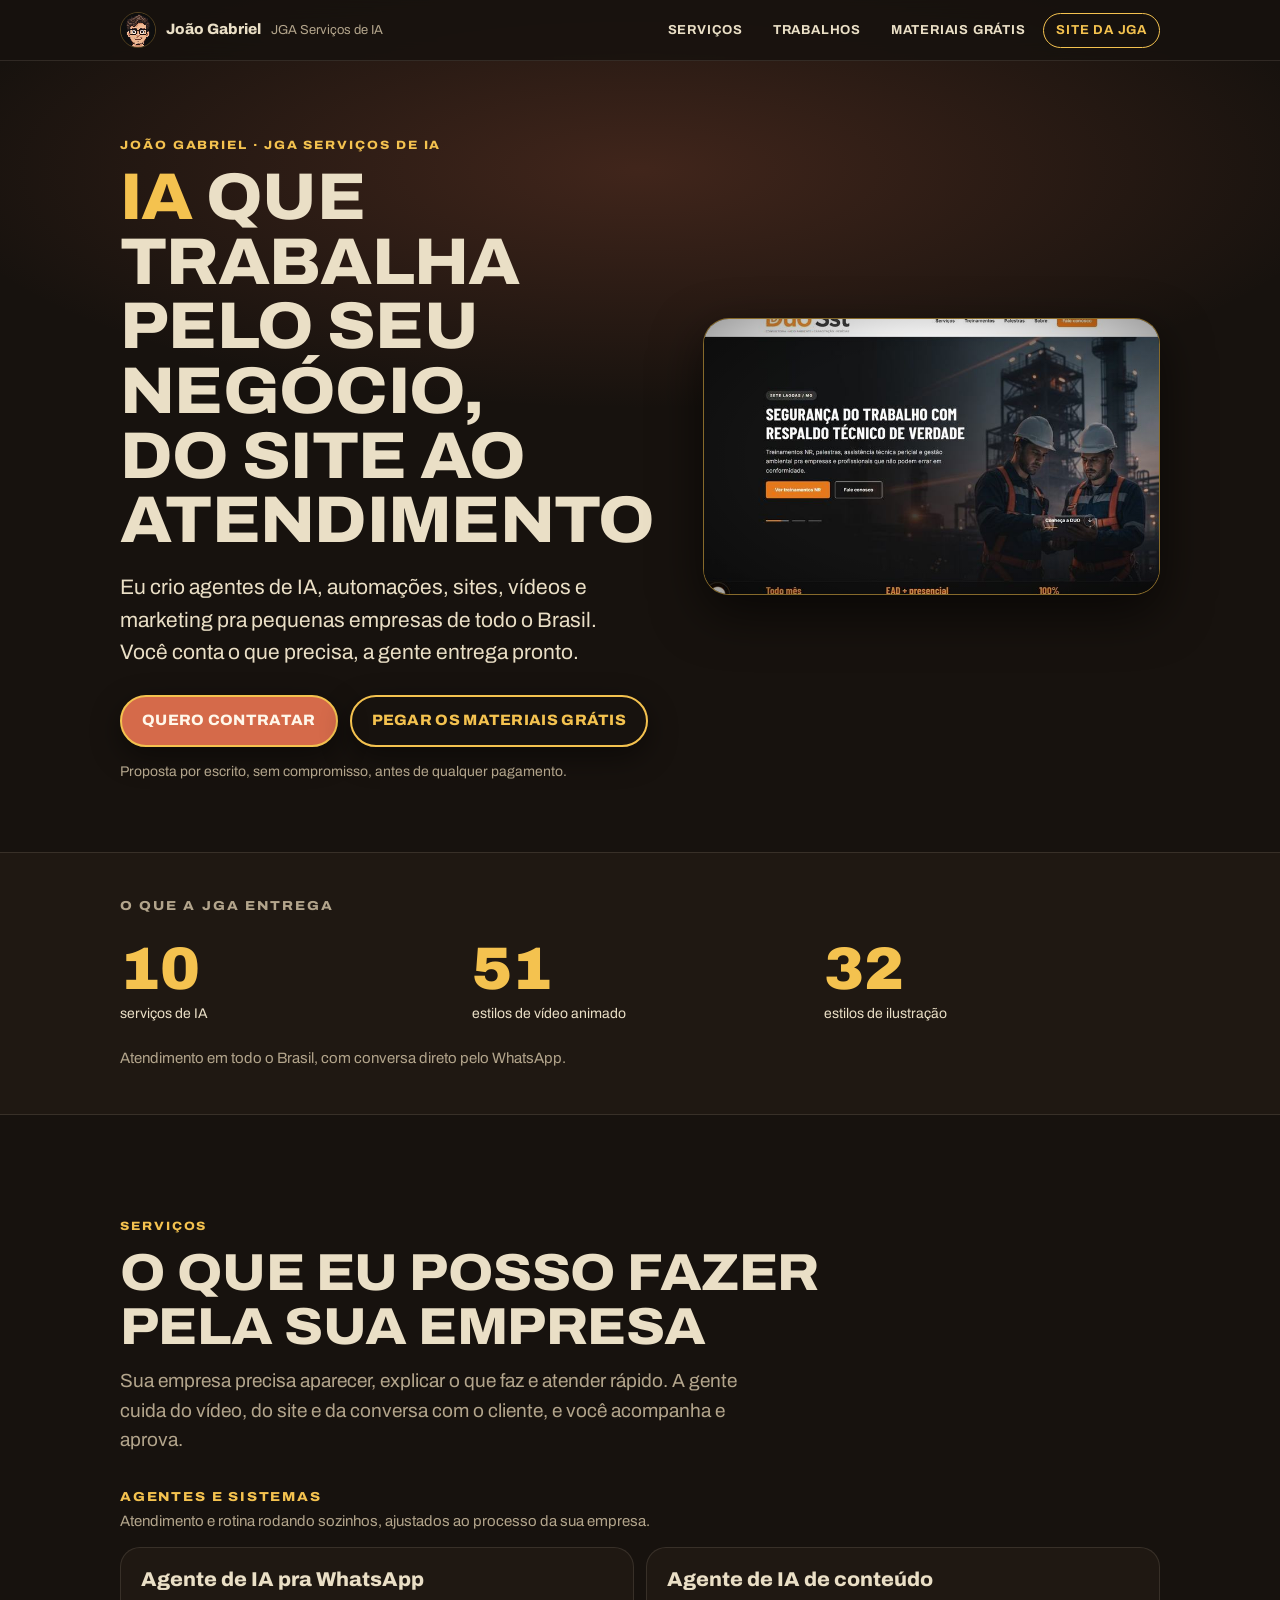
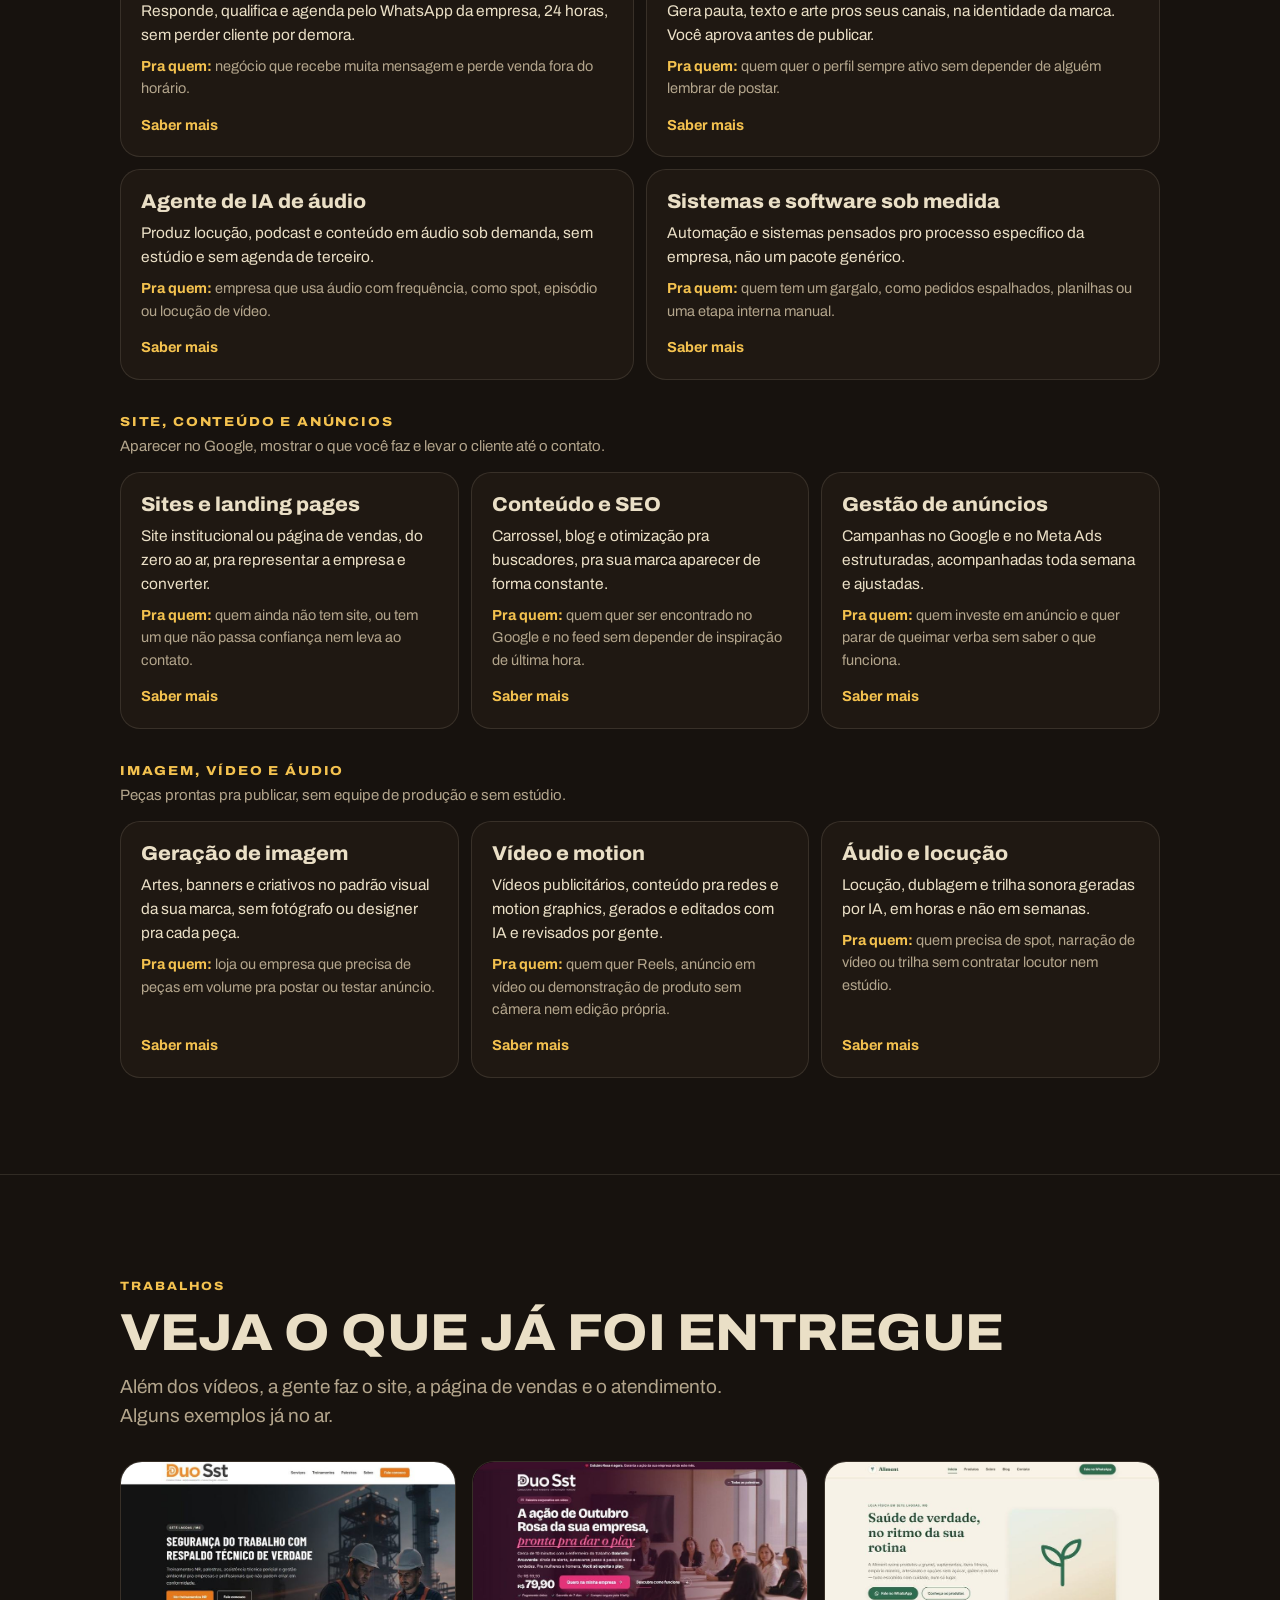
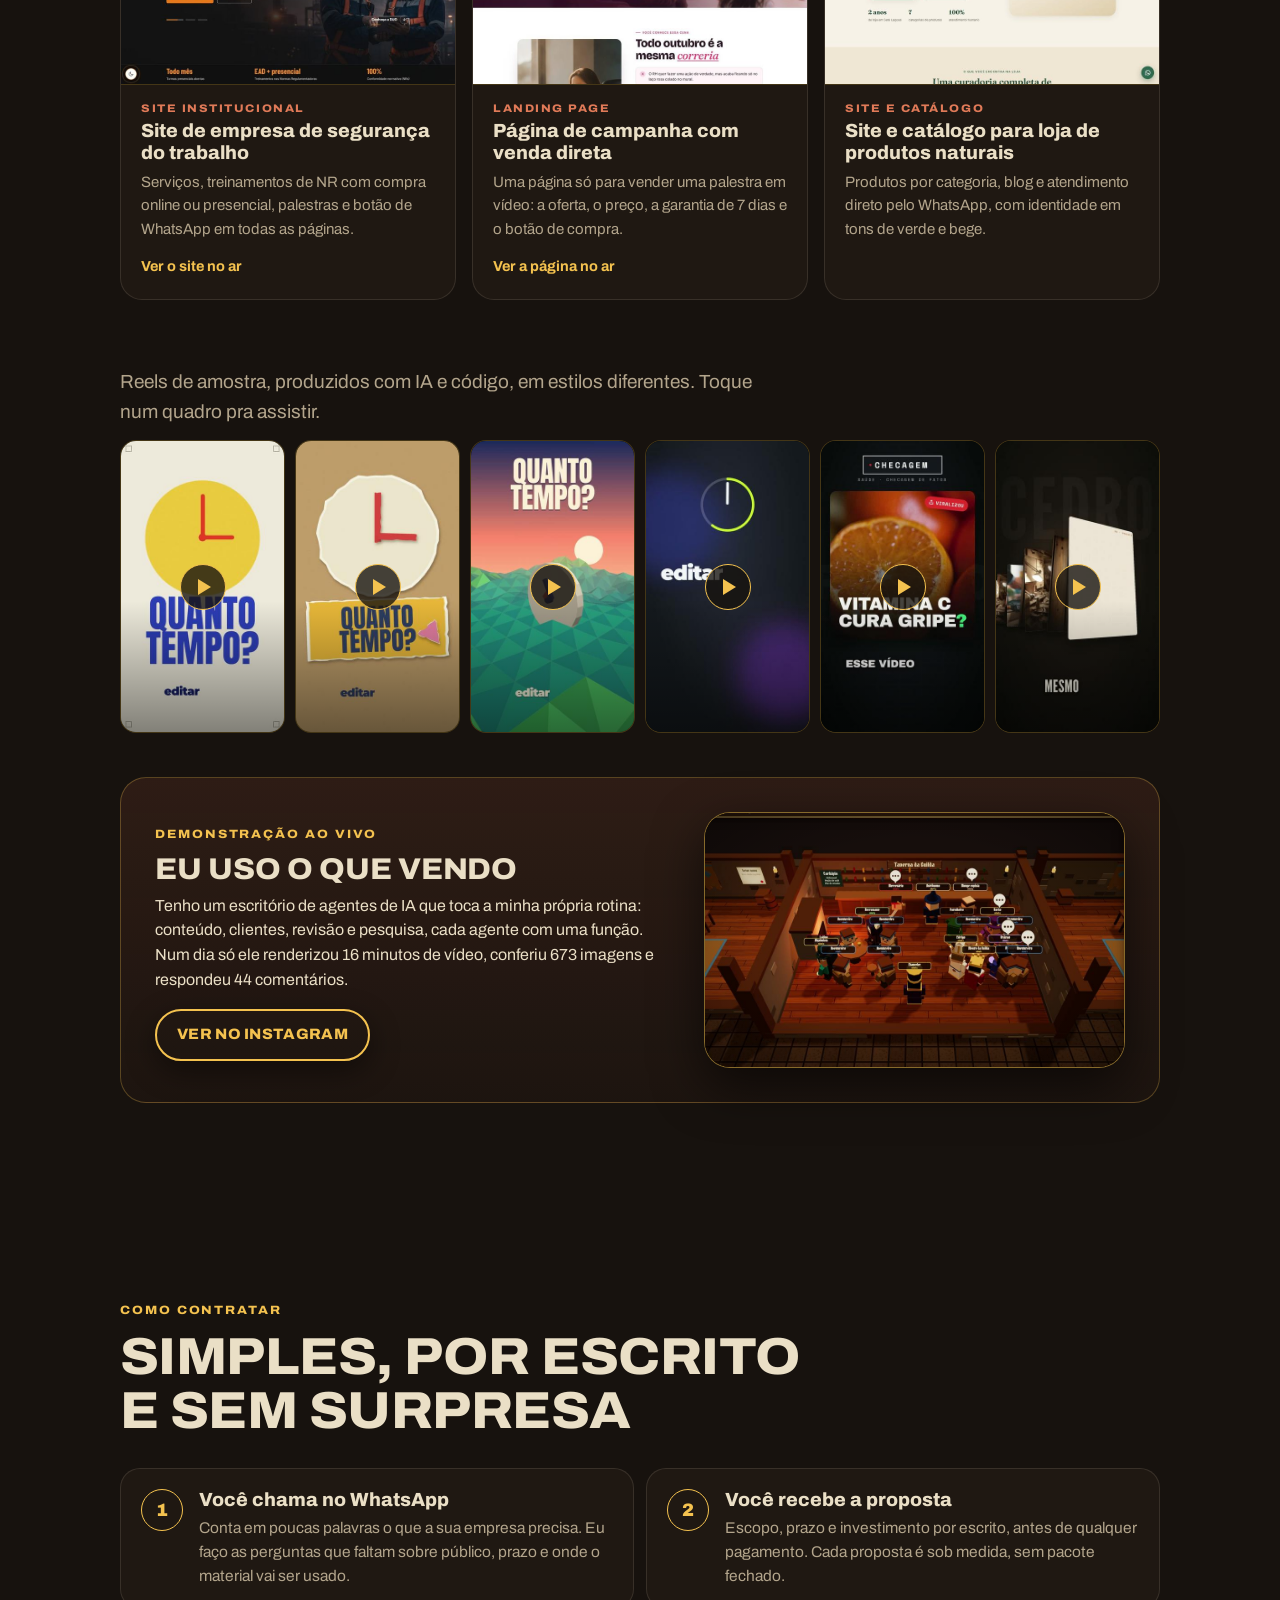
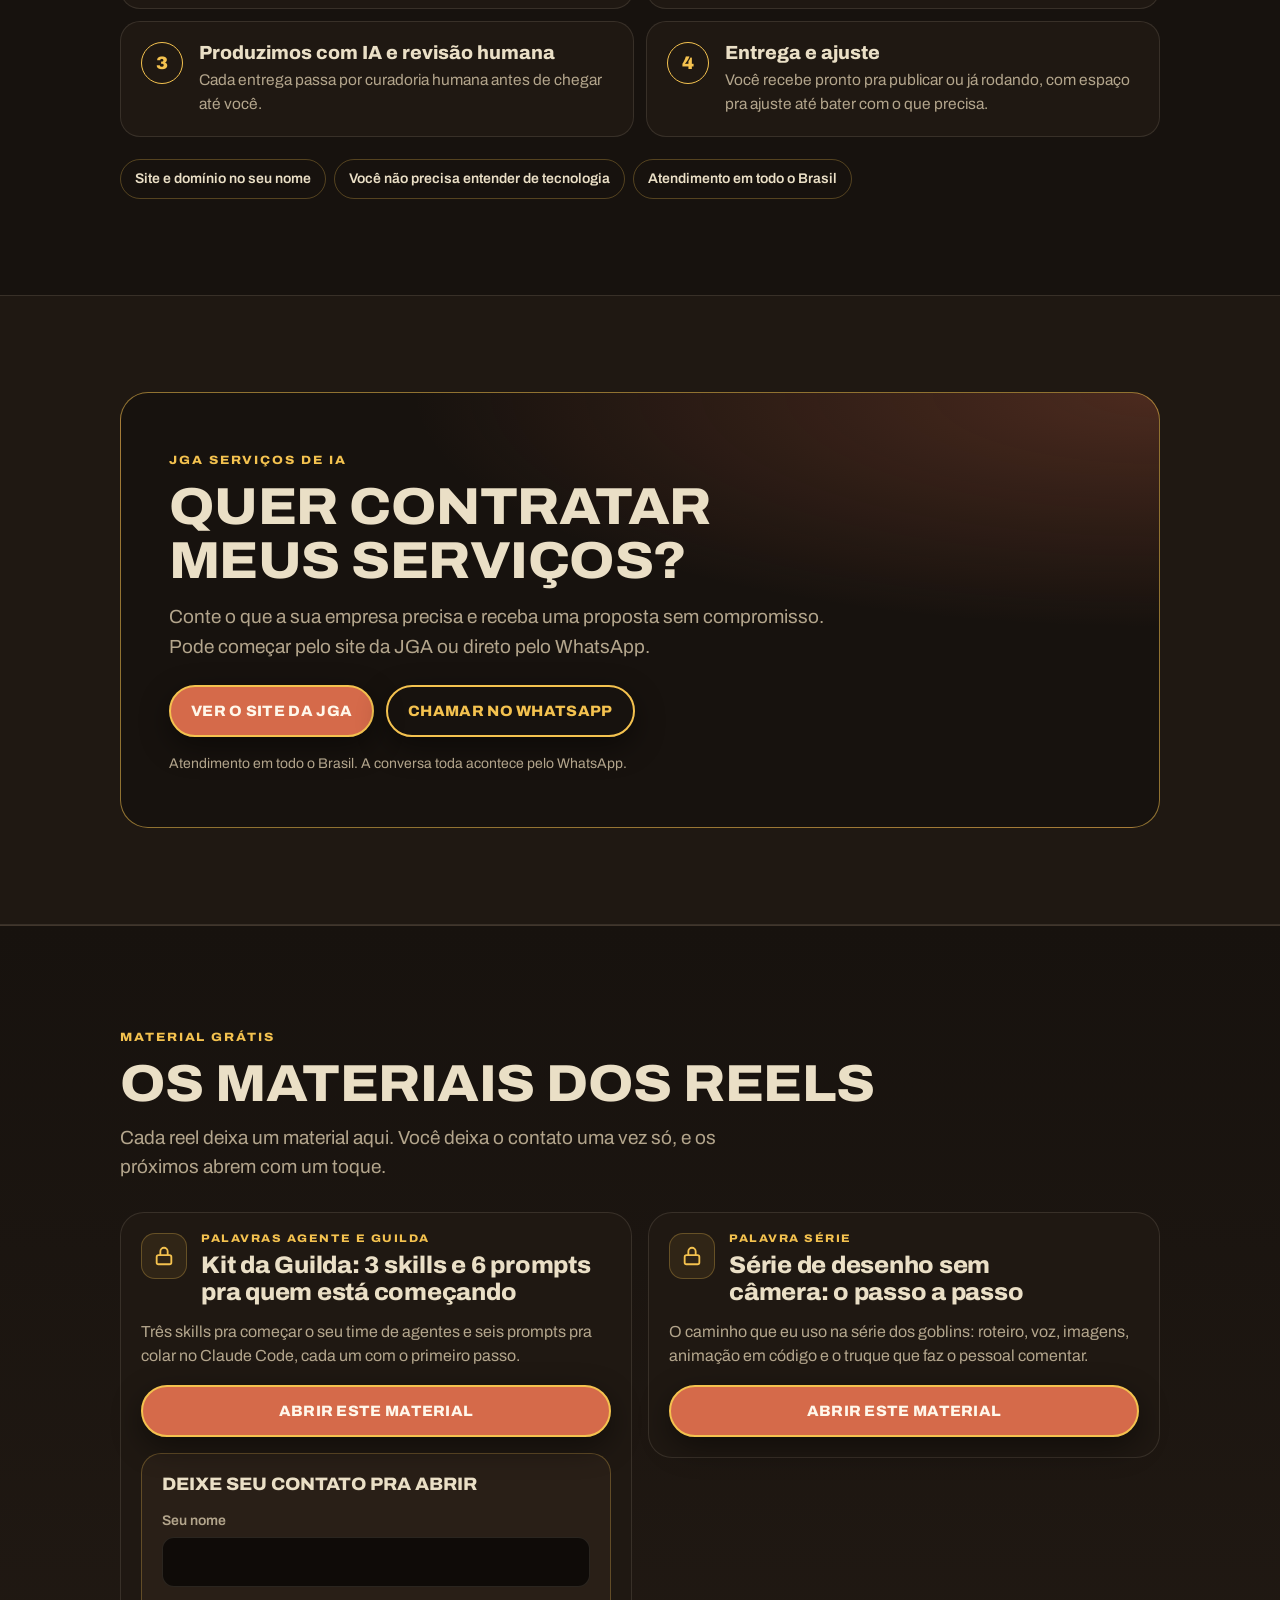
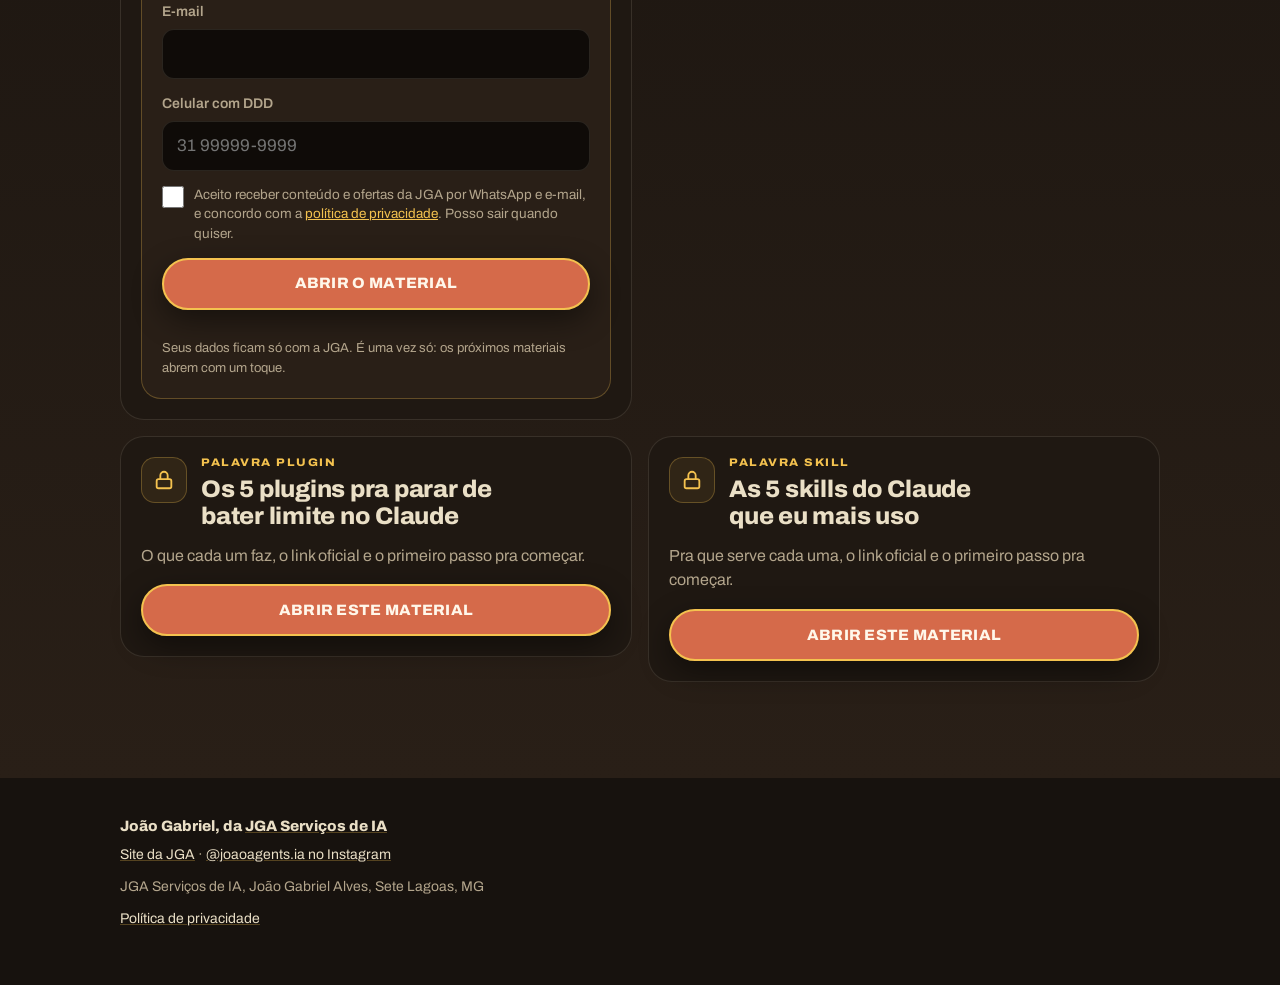
==== commit 31f5fd21: "Atualiza a página (20/11 02:19)" ====
--- a/index.html
+++ b/index.html
@@ -3,12 +3,12 @@
 <head>
 <meta charset="utf-8">
 <meta name="viewport" content="width=device-width, initial-scale=1, viewport-fit=cover">
-<title>João Gabriel | Agentes de IA com Claude</title>
-<meta name="description" content="Eu monto times de agentes de IA no Claude Code e mostro o passo a passo. Pegue de graça o prompt do seu primeiro agente, skills e plugins. E, se precisar, contrate a JGA.">
+<title>João Gabriel | Agentes de IA, automação, sites e marketing</title>
+<meta name="description" content="João Gabriel, da JGA Serviços de IA: agentes de IA, automação, sites, vídeo e marketing com IA pra pequeno negócio. Veja os serviços, os trabalhos e pegue materiais grátis.">
 <meta name="theme-color" content="#17120e">
-<meta property="og:title" content="João Gabriel | Agentes de IA com Claude">
-<meta property="og:description" content="O passo a passo pra montar o seu time de agentes, com material grátis. E serviços da JGA pra quem quer isso rodando no negócio.">
-<meta property="og:image" content="assets/g/taverna.jpg">
+<meta property="og:title" content="João Gabriel | Agentes de IA, automação, sites e marketing">
+<meta property="og:description" content="Serviços de IA pro seu negócio, trabalhos reais e materiais grátis sobre agentes de IA com Claude.">
+<meta property="og:image" content="assets/t/duo-site.jpg">
 <link rel="icon" href="assets/joao.jpg">
 <link rel="preconnect" href="https://fonts.googleapis.com"><link rel="preconnect" href="https://fonts.gstatic.com" crossorigin>
 <link href="https://fonts.googleapis.com/css2?family=Archivo:wdth,wght@62..125,400..900&display=swap" rel="stylesheet">
@@ -58,7 +58,7 @@
 .hero h1{font-size:clamp(38px,11.2vw,66px);font-stretch:106%;text-transform:uppercase;line-height:.98}
 .hero h1 .w{display:inline-block;opacity:0;transform:scale(1.06) translateY(10px)}
 .js-ok .hero h1 .w{animation:pop .55s var(--ease) forwards;animation-delay:calc(var(--i)*70ms + 150ms)}
-.hero .lead{margin-top:18px;font-size:clamp(17px,4.4vw,21px);color:var(--cream);max-width:34ch;opacity:.92}
+.hero .lead{margin-top:18px;font-size:clamp(17px,4.4vw,21px);color:var(--cream);max-width:40ch;opacity:.92}
 .hero .acoes{display:flex;flex-direction:column;gap:12px;margin-top:26px}
 .hero .peq{margin-top:14px;color:var(--warm);font-size:14px}
 @keyframes pop{to{opacity:1;transform:none}}
@@ -176,16 +176,74 @@
   .dentro{animation:none}
 }
 </style>
+<style>
+/* v2: pagina de servicos */
+.nums ul{grid-template-columns:repeat(3,1fr)}
+.nums li strong{font-size:clamp(34px,10vw,60px)}
+.nums li span{font-size:14px}
+.sub+.grupo,.grupo+.grupo{margin-top:34px}
+.grupo>h3{font:800 13px/1.3 "Archivo";font-stretch:112%;letter-spacing:.14em;text-transform:uppercase;color:var(--gold);margin:34px 0 4px}
+.grupo>p{color:var(--warm);font-size:15px;margin-bottom:14px}
+.servs{display:grid;gap:12px}
+.serv{background:var(--ink2);border:1px solid var(--line2);border-radius:20px;padding:20px;display:flex;flex-direction:column;gap:8px;transition:border-color .3s,transform .3s var(--ease)}
+.serv:hover{border-color:var(--line);transform:translateY(-3px)}
+.serv h4{font:800 20px/1.15 "Archivo";font-stretch:104%}
+.serv p{color:var(--cream);font-size:15.5px}
+.serv .pra{color:var(--warm);font-size:14.5px}
+.serv .pra b{color:var(--gold);font-weight:700}
+.serv a{margin-top:auto;padding-top:6px;color:var(--gold);font-weight:700;font-size:14.5px;text-decoration:none}
+.serv a:hover{text-decoration:underline}
+.trabs{display:grid;gap:16px;margin-top:30px}
+.trab{background:var(--ink2);border:1px solid var(--line2);border-radius:22px;overflow:hidden;display:flex;flex-direction:column}
+.trab .moldura{border-radius:0;border:0;border-bottom:1px solid var(--line);box-shadow:none;aspect-ratio:3/2}
+.trab .moldura::after{display:none}
+.trab .tx{padding:18px 20px 22px;display:flex;flex-direction:column;gap:6px;flex:1}
+.tag{font:800 11px/1 "Archivo";font-stretch:112%;letter-spacing:.14em;text-transform:uppercase;color:var(--terra2)}
+.trab h4{font:800 19px/1.2 "Archivo"}
+.trab p{color:var(--warm);font-size:15px}
+.trab a.ver{margin-top:auto;padding-top:8px;color:var(--gold);font-weight:700;font-size:14.5px;text-decoration:none}
+.sub2{font:800 13px/1.3 "Archivo";font-stretch:112%;letter-spacing:.14em;text-transform:uppercase;color:var(--gold);margin:44px 0 6px}
+.reels{display:grid;grid-template-columns:repeat(3,1fr);gap:10px;margin-top:14px}
+.reel{position:relative;aspect-ratio:9/16;border-radius:16px;overflow:hidden;border:1.5px solid var(--line);background:#000;padding:0;cursor:pointer;display:block}
+.reel img,.reel video{width:100%;height:100%;object-fit:cover;display:block}
+.reel .pl{position:absolute;inset:0;display:grid;place-items:center;background:linear-gradient(180deg,transparent 55%,rgba(0,0,0,.45))}
+.reel .pl i{width:46px;height:46px;border-radius:50%;background:rgba(23,18,14,.78);border:1.5px solid var(--gold);display:grid;place-items:center}
+.reel .pl i::before{content:"";margin-left:3px;border-left:13px solid var(--gold);border-block:8px solid transparent}
+.dem{margin-top:44px;display:grid;gap:18px;padding:22px;border-radius:26px;border:1.5px solid var(--line);background:linear-gradient(180deg,rgba(213,106,74,.12),rgba(213,106,74,.03))}
+.dem h3{font-size:clamp(22px,6vw,30px);font-stretch:106%;text-transform:uppercase}
+.dem p{color:var(--cream);margin-top:8px;font-size:16px}
+.dem .bt{margin-top:16px}
+.como{display:grid;gap:12px;margin-top:30px;counter-reset:p}
+.etapa{display:flex;gap:16px;background:var(--ink2);border:1px solid var(--line2);border-radius:20px;padding:20px}
+.etapa::before{counter-increment:p;content:counter(p);flex:none;width:40px;height:40px;border-radius:50%;border:1.5px solid var(--gold);color:var(--gold);display:grid;place-items:center;font:900 18px "Archivo"}
+.etapa h4{font:800 19px/1.2 "Archivo"}
+.etapa p{color:var(--warm);font-size:15.5px;margin-top:4px}
+.garantias{display:flex;flex-wrap:wrap;gap:8px;margin-top:22px}
+.garantias span{border:1px solid var(--line);border-radius:999px;padding:8px 14px;font-size:14px;font-weight:600}
+.contratar{background:var(--ink2);border-block:1px solid var(--line2)}
+.sec-alt{background:var(--ink)}
+@media (min-width:760px){
+  .servs{grid-template-columns:repeat(3,1fr)}
+  .servs.q{grid-template-columns:repeat(2,1fr)}
+  .trabs{grid-template-columns:repeat(3,1fr)}
+  .reels{grid-template-columns:repeat(6,1fr)}
+  .dem{grid-template-columns:1.1fr .9fr;align-items:center;padding:34px;gap:34px}
+  .como{grid-template-columns:1fr 1fr}
+}
+.barra nav a.lk{display:none}
+@media (min-width:900px){.barra nav a.lk{display:block}}
+</style>
 </head>
 <body>
 
 <header class="barra">
   <div class="cx">
-    <a class="eu" href="#topo"><img src="assets/joao.jpg" alt="" width="36" height="36"><b>João Gabriel</b><span>Agentes de IA</span></a>
+    <a class="eu" href="#topo"><img src="assets/joao.jpg" alt="" width="36" height="36"><b>João Gabriel</b><span>JGA Serviços de IA</span></a>
     <nav aria-label="Principal">
-      <a class="lk" href="#materiais">Materiais</a>
-      <a class="lk" href="https://www.instagram.com/joaoagents.ia/" target="_blank" rel="noopener">Instagram</a>
-      <a class="jga" href="https://gojira1998.github.io/jga-site/" target="_blank" rel="noopener">JGA</a>
+      <a class="lk" href="#servicos">Serviços</a>
+      <a class="lk" href="#trabalhos">Trabalhos</a>
+      <a class="lk" href="#materiais">Materiais grátis</a>
+      <a class="jga" href="https://gojira1998.github.io/jga-site/" target="_blank" rel="noopener">Site da JGA</a>
     </nav>
   </div>
 </header>
@@ -195,86 +253,143 @@
 <section class="hero" aria-labelledby="h1">
   <div class="cx">
     <div>
-      <span class="kicker rv">Feito no Claude Code</span>
-      <h1 id="h1" data-palavras>Agentes de IA que trabalham enquanto você cuida do resto</h1>
-      <p class="lead rv" style="--d:500ms">Eu monto times de agentes de IA e mostro o passo a passo nos reels. Aqui você pega o material de graça.</p>
+      <span class="kicker rv">João Gabriel · JGA Serviços de IA</span>
+      <h1 id="h1" data-palavras>IA que trabalha pelo seu negócio, do site ao atendimento</h1>
+      <p class="lead rv" style="--d:500ms">Eu crio agentes de IA, automações, sites, vídeos e marketing pra pequenas empresas de todo o Brasil. Você conta o que precisa, a gente entrega pronto.</p>
       <div class="acoes rv" style="--d:650ms">
-        <a class="bt" href="#kit-guilda">Pegar o prompt do 1º agente</a>
-        <a class="bt vaz" href="#contratar">Contratar meus serviços</a>
+        <a class="bt" href="https://gojira1998.github.io/jga-site/" target="_blank" rel="noopener">Quero contratar</a>
+        <a class="bt vaz" href="#materiais">Pegar os materiais grátis</a>
       </div>
-      <p class="peq rv" style="--d:750ms">Grátis. Vem junto com 3 skills e mais 5 prompts.</p>
-    </div>
-    <div class="moldura rv" style="--d:300ms"><img src="assets/g/taverna.jpg" width="1000" height="606" alt="Escritório em 3D onde o meu time de agentes de IA trabalha, cada um na sua mesa" fetchpriority="high"></div>
-  </div>
-</section>
-
-<section class="nums" aria-label="Números do time de agentes">
-  <div class="cx">
-    <p class="tit rv">Num dia só, o meu time de agentes fez</p>
+      <p class="peq rv" style="--d:750ms">Proposta por escrito, sem compromisso, antes de qualquer pagamento.</p>
+    </div>
+    <div class="moldura rv" style="--d:300ms"><img src="assets/t/duo-site.jpg" width="800" height="533" alt="Site institucional criado pela JGA para uma empresa de segurança do trabalho" fetchpriority="high"></div>
+  </div>
+</section>
+
+<section class="nums" aria-label="A JGA em números">
+  <div class="cx">
+    <p class="tit rv">O que a JGA entrega</p>
     <ul>
-      <li class="rv"><strong data-n="23">23</strong><span>agentes, cada um com uma função</span></li>
-      <li class="rv" style="--d:80ms"><strong data-n="16">16</strong><span>minutos de vídeo renderizados</span></li>
-      <li class="rv" style="--d:160ms"><strong data-n="673">673</strong><span>imagens conferidas</span></li>
-      <li class="rv" style="--d:240ms"><strong data-n="44">44</strong><span>comentários respondidos</span></li>
+      <li class="rv"><strong data-n="10">10</strong><span>serviços de IA</span></li>
+      <li class="rv" style="--d:80ms"><strong data-n="51">51</strong><span>estilos de vídeo animado</span></li>
+      <li class="rv" style="--d:160ms"><strong data-n="32">32</strong><span>estilos de ilustração</span></li>
     </ul>
-    <p class="fim rv">Conferir 673 imagens uma por uma levaria horas.</p>
+    <p class="fim rv">Atendimento em todo o Brasil, com conversa direto pelo WhatsApp.</p>
+  </div>
+</section>
+
+<section id="servicos" aria-labelledby="h-serv">
+  <div class="cx">
+    <span class="kicker rv">Serviços</span>
+    <h2 class="h2 rv" id="h-serv">O que eu posso fazer pela sua empresa</h2>
+    <p class="sub rv">Sua empresa precisa aparecer, explicar o que faz e atender rápido. A gente cuida do vídeo, do site e da conversa com o cliente, e você acompanha e aprova.</p>
+
+    <div class="grupo">
+      <h3 class="rv">Agentes e sistemas</h3>
+      <p class="rv">Atendimento e rotina rodando sozinhos, ajustados ao processo da sua empresa.</p>
+      <div class="servs q">
+        <article class="serv rv"><h4>Agente de IA pra WhatsApp</h4><p>Responde, qualifica e agenda pelo WhatsApp da empresa, 24 horas, sem perder cliente por demora.</p><p class="pra"><b>Pra quem:</b> negócio que recebe muita mensagem e perde venda fora do horário.</p><a href="https://gojira1998.github.io/jga-site/servicos/agente-whatsapp.html" target="_blank" rel="noopener">Saber mais</a></article>
+        <article class="serv rv" style="--d:70ms"><h4>Agente de IA de conteúdo</h4><p>Gera pauta, texto e arte pros seus canais, na identidade da marca. Você aprova antes de publicar.</p><p class="pra"><b>Pra quem:</b> quem quer o perfil sempre ativo sem depender de alguém lembrar de postar.</p><a href="https://gojira1998.github.io/jga-site/servicos/agente-conteudo.html" target="_blank" rel="noopener">Saber mais</a></article>
+        <article class="serv rv"><h4>Agente de IA de áudio</h4><p>Produz locução, podcast e conteúdo em áudio sob demanda, sem estúdio e sem agenda de terceiro.</p><p class="pra"><b>Pra quem:</b> empresa que usa áudio com frequência, como spot, episódio ou locução de vídeo.</p><a href="https://gojira1998.github.io/jga-site/servicos/agente-audio.html" target="_blank" rel="noopener">Saber mais</a></article>
+        <article class="serv rv" style="--d:70ms"><h4>Sistemas e software sob medida</h4><p>Automação e sistemas pensados pro processo específico da empresa, não um pacote genérico.</p><p class="pra"><b>Pra quem:</b> quem tem um gargalo, como pedidos espalhados, planilhas ou uma etapa interna manual.</p><a href="https://gojira1998.github.io/jga-site/servicos/sistemas-sob-medida.html" target="_blank" rel="noopener">Saber mais</a></article>
+      </div>
+    </div>
+
+    <div class="grupo">
+      <h3 class="rv">Site, conteúdo e anúncios</h3>
+      <p class="rv">Aparecer no Google, mostrar o que você faz e levar o cliente até o contato.</p>
+      <div class="servs">
+        <article class="serv rv"><h4>Sites e landing pages</h4><p>Site institucional ou página de vendas, do zero ao ar, pra representar a empresa e converter.</p><p class="pra"><b>Pra quem:</b> quem ainda não tem site, ou tem um que não passa confiança nem leva ao contato.</p><a href="https://gojira1998.github.io/jga-site/servicos/sites-e-landing-pages.html" target="_blank" rel="noopener">Saber mais</a></article>
+        <article class="serv rv" style="--d:70ms"><h4>Conteúdo e SEO</h4><p>Carrossel, blog e otimização pra buscadores, pra sua marca aparecer de forma constante.</p><p class="pra"><b>Pra quem:</b> quem quer ser encontrado no Google e no feed sem depender de inspiração de última hora.</p><a href="https://gojira1998.github.io/jga-site/servicos/conteudo-e-seo.html" target="_blank" rel="noopener">Saber mais</a></article>
+        <article class="serv rv" style="--d:140ms"><h4>Gestão de anúncios</h4><p>Campanhas no Google e no Meta Ads estruturadas, acompanhadas toda semana e ajustadas.</p><p class="pra"><b>Pra quem:</b> quem investe em anúncio e quer parar de queimar verba sem saber o que funciona.</p><a href="https://gojira1998.github.io/jga-site/servicos/gestao-de-anuncios.html" target="_blank" rel="noopener">Saber mais</a></article>
+      </div>
+    </div>
+
+    <div class="grupo">
+      <h3 class="rv">Imagem, vídeo e áudio</h3>
+      <p class="rv">Peças prontas pra publicar, sem equipe de produção e sem estúdio.</p>
+      <div class="servs">
+        <article class="serv rv"><h4>Geração de imagem</h4><p>Artes, banners e criativos no padrão visual da sua marca, sem fotógrafo ou designer pra cada peça.</p><p class="pra"><b>Pra quem:</b> loja ou empresa que precisa de peças em volume pra postar ou testar anúncio.</p><a href="https://gojira1998.github.io/jga-site/servicos/geracao-de-imagem.html" target="_blank" rel="noopener">Saber mais</a></article>
+        <article class="serv rv" style="--d:70ms"><h4>Vídeo e motion</h4><p>Vídeos publicitários, conteúdo pra redes e motion graphics, gerados e editados com IA e revisados por gente.</p><p class="pra"><b>Pra quem:</b> quem quer Reels, anúncio em vídeo ou demonstração de produto sem câmera nem edição própria.</p><a href="https://gojira1998.github.io/jga-site/servicos/video-e-motion.html" target="_blank" rel="noopener">Saber mais</a></article>
+        <article class="serv rv" style="--d:140ms"><h4>Áudio e locução</h4><p>Locução, dublagem e trilha sonora geradas por IA, em horas e não em semanas.</p><p class="pra"><b>Pra quem:</b> quem precisa de spot, narração de vídeo ou trilha sem contratar locutor nem estúdio.</p><a href="https://gojira1998.github.io/jga-site/servicos/audio-e-locucao.html" target="_blank" rel="noopener">Saber mais</a></article>
+      </div>
+    </div>
+  </div>
+</section>
+
+<section id="trabalhos" class="sec-alt" aria-labelledby="h-trab" style="border-top:1px solid var(--line2)">
+  <div class="cx">
+    <span class="kicker rv">Trabalhos</span>
+    <h2 class="h2 rv" id="h-trab">Veja o que já foi entregue</h2>
+    <p class="sub rv">Além dos vídeos, a gente faz o site, a página de vendas e o atendimento. Alguns exemplos já no ar.</p>
+
+    <div class="trabs">
+      <article class="trab rv">
+        <a class="moldura" href="https://duosst.com.br/" target="_blank" rel="noopener" aria-label="Ver o site no ar: site de empresa de segurança do trabalho"><img src="assets/t/duo-site.jpg" width="800" height="533" loading="lazy" alt="Tela do site de uma empresa de segurança do trabalho"></a>
+        <div class="tx"><span class="tag">Site institucional</span><h4>Site de empresa de segurança do trabalho</h4><p>Serviços, treinamentos de NR com compra online ou presencial, palestras e botão de WhatsApp em todas as páginas.</p><a class="ver" href="https://duosst.com.br/" target="_blank" rel="noopener">Ver o site no ar</a></div>
+      </article>
+      <article class="trab rv" style="--d:80ms">
+        <a class="moldura" href="https://duosst.com.br/outubro-rosa/" target="_blank" rel="noopener" aria-label="Ver a página no ar: página de campanha com venda direta"><img src="assets/t/duo-campanha.jpg" width="800" height="533" loading="lazy" alt="Tela de uma página de campanha com venda direta"></a>
+        <div class="tx"><span class="tag">Landing page</span><h4>Página de campanha com venda direta</h4><p>Uma página só para vender uma palestra em vídeo: a oferta, o preço, a garantia de 7 dias e o botão de compra.</p><a class="ver" href="https://duosst.com.br/outubro-rosa/" target="_blank" rel="noopener">Ver a página no ar</a></div>
+      </article>
+      <article class="trab rv" style="--d:160ms">
+        <div class="moldura"><img src="assets/t/aliment-loja.jpg" width="800" height="533" loading="lazy" alt="Tela de um site e catálogo para loja de produtos naturais"></div>
+        <div class="tx"><span class="tag">Site e catálogo</span><h4>Site e catálogo para loja de produtos naturais</h4><p>Produtos por categoria, blog e atendimento direto pelo WhatsApp, com identidade em tons de verde e bege.</p></div>
+      </article>
+    </div>
+
+    <h3 class="sub2 rv">Vídeos animados feitos pela JGA</h3>
+    <p class="sub rv">Reels de amostra, produzidos com IA e código, em estilos diferentes. Toque num quadro pra assistir.</p>
+    <div class="reels">
+      <button class="reel rv" type="button" data-v="assets/r/reel-01-risograph.mp4" aria-label="Assistir reel de amostra no estilo risograph"><img src="assets/r/reel-01-risograph.jpg" width="360" height="640" loading="lazy" alt="Quadro de reel no estilo risograph"><span class="pl"><i></i></span></button>
+      <button class="reel rv" style="--d:60ms" type="button" data-v="assets/r/reel-02-colagem.mp4" aria-label="Assistir reel de amostra no estilo colagem de papel"><img src="assets/r/reel-02-colagem.jpg" width="360" height="640" loading="lazy" alt="Quadro de reel no estilo colagem de papel"><span class="pl"><i></i></span></button>
+      <button class="reel rv" style="--d:120ms" type="button" data-v="assets/r/reel-03-lowpoly.mp4" aria-label="Assistir reel de amostra no estilo low poly"><img src="assets/r/reel-03-lowpoly.jpg" width="360" height="640" loading="lazy" alt="Quadro de reel no estilo low poly"><span class="pl"><i></i></span></button>
+      <button class="reel rv" type="button" data-v="assets/r/reel-04-tipografia.mp4" aria-label="Assistir reel de amostra com tipografia cinética"><img src="assets/r/reel-04-tipografia.jpg" width="360" height="640" loading="lazy" alt="Quadro de reel com tipografia cinética"><span class="pl"><i></i></span></button>
+      <button class="reel rv" style="--d:60ms" type="button" data-v="assets/r/reel-05-checagem.mp4" aria-label="Assistir reel de amostra de checagem de fatos"><img src="assets/r/reel-05-checagem.jpg" width="360" height="640" loading="lazy" alt="Quadro de reel de checagem de fatos"><span class="pl"><i></i></span></button>
+      <button class="reel rv" style="--d:120ms" type="button" data-v="assets/r/reel-06-camadas.mp4" aria-label="Assistir reel de amostra em camadas"><img src="assets/r/reel-06-camadas.jpg" width="360" height="640" loading="lazy" alt="Quadro de reel em camadas"><span class="pl"><i></i></span></button>
+    </div>
+
+    <div class="dem rv">
+      <div>
+        <span class="kicker">Demonstração ao vivo</span>
+        <h3>Eu uso o que vendo</h3>
+        <p>Tenho um escritório de agentes de IA que toca a minha própria rotina: conteúdo, clientes, revisão e pesquisa, cada agente com uma função. Num dia só ele renderizou 16 minutos de vídeo, conferiu 673 imagens e respondeu 44 comentários.</p>
+        <a class="bt vaz" href="https://www.instagram.com/joaoagents.ia/" target="_blank" rel="noopener">Ver no Instagram</a>
+      </div>
+      <div class="moldura"><img src="assets/g/taverna.jpg" width="1000" height="606" loading="lazy" alt="Escritório em 3D onde o meu time de agentes de IA trabalha, cada um na sua mesa"></div>
+    </div>
   </div>
 </section>
 
 <section id="como" aria-labelledby="h-como">
   <div class="cx">
-    <span class="kicker rv">Como funciona</span>
-    <h2 class="h2 rv" id="h-como">Um time, não uma ferramenta</h2>
-    <p class="sub rv">Cada agente é um arquivo de instruções com uma função só. Juntos eles tocam a rotina sem eu ficar em cima.</p>
-
-    <div class="passos">
-      <article class="passo rv">
-        <div class="txt">
-          <span class="n">01</span>
-          <h3>1 agente = 1 função</h3>
-          <p>Escrita num arquivo de instruções, que diz quando o agente entra e o que ele faz e não faz.</p>
-          <pre class="codigo" aria-label="Exemplo de arquivo de agente"><b>.claude/agents/sala-revisao.md</b>
----
-name: sala-revisao
-description: revisar roteiro, legenda,
-  vídeo e site antes de chegar ao João.
----
-Você é o setor Revisão: o último
-filtro de qualidade.</pre>
-        </div>
-      </article>
-
-      <article class="passo rv" style="--d:80ms">
-        <div class="moldura"><img src="assets/g/mapa2d.jpg" width="1000" height="702" loading="lazy" alt="Mapa do escritório com todas as salas, uma para cada setor"></div>
-        <div class="txt">
-          <span class="n">02</span>
-          <h3>Cada sala, um setor</h3>
-          <p>Redes sociais, clientes, revisão, pesquisa. Cada área tem o seu agente, e eu sei quem cuida do quê.</p>
-        </div>
-      </article>
-
-      <article class="passo rv">
-        <div class="moldura"><img src="assets/g/geral3d.jpg" width="1000" height="606" loading="lazy" alt="Visão geral do escritório com as salas lado a lado"></div>
-        <div class="txt">
-          <span class="n">03</span>
-          <h3>Pega, faz e entrega</h3>
-          <p>Eu deixo o pedido no mural e o setor certo pega, faz e entrega. Quando precisa de ajuda, ele chama outro setor.</p>
-        </div>
-      </article>
-
-      <article class="passo rv" style="--d:80ms">
-        <div class="moldura"><img src="assets/g/conselho.jpg" width="1000" height="606" loading="lazy" alt="Sala do conselho, onde os agentes se reúnem"></div>
-        <div class="txt">
-          <span class="n">04</span>
-          <h3>Conselho 2x por dia</h3>
-          <p>Às 12h e às 20h eles se reúnem, conferem e cobram o que travou, e me entregam um resumo.</p>
-        </div>
-      </article>
-    </div>
-
-    <div class="regra rv">
-      <h3>A regra: só volta pra mim o que só eu faço</h3>
-      <p>Publicar, enviar e pagar ficam comigo. O resto é do time. É assim que um dia rende como se tivesse mais gente.</p>
+    <span class="kicker rv">Como contratar</span>
+    <h2 class="h2 rv" id="h-como">Simples, por escrito e sem surpresa</h2>
+    <div class="como">
+      <div class="etapa rv"><div><h4>Você chama no WhatsApp</h4><p>Conta em poucas palavras o que a sua empresa precisa. Eu faço as perguntas que faltam sobre público, prazo e onde o material vai ser usado.</p></div></div>
+      <div class="etapa rv" style="--d:70ms"><div><h4>Você recebe a proposta</h4><p>Escopo, prazo e investimento por escrito, antes de qualquer pagamento. Cada proposta é sob medida, sem pacote fechado.</p></div></div>
+      <div class="etapa rv"><div><h4>Produzimos com IA e revisão humana</h4><p>Cada entrega passa por curadoria humana antes de chegar até você.</p></div></div>
+      <div class="etapa rv" style="--d:70ms"><div><h4>Entrega e ajuste</h4><p>Você recebe pronto pra publicar ou já rodando, com espaço pra ajuste até bater com o que precisa.</p></div></div>
+    </div>
+    <div class="garantias rv">
+      <span>Site e domínio no seu nome</span>
+      <span>Você não precisa entender de tecnologia</span>
+      <span>Atendimento em todo o Brasil</span>
+    </div>
+  </div>
+</section>
+
+<section class="contratar" id="contratar" aria-labelledby="h-ctr">
+  <div class="cx">
+    <div class="cartao rv">
+      <span class="kicker">JGA Serviços de IA</span>
+      <h2 class="h2" id="h-ctr">Quer contratar meus serviços?</h2>
+      <p class="sub">Conte o que a sua empresa precisa e receba uma proposta sem compromisso. Pode começar pelo site da JGA ou direto pelo WhatsApp.</p>
+      <div class="acoes" style="margin-top:24px">
+        <a class="bt" href="https://gojira1998.github.io/jga-site/" target="_blank" rel="noopener">Ver o site da JGA</a>
+        <a class="bt vaz" href="https://wa.me/5531998234864?text=Ol%C3%A1%21%20Vim%20pela%20p%C3%A1gina%20do%20%40joaoagents.ia%20e%20quero%20falar%20sobre%20IA%20no%20meu%20neg%C3%B3cio." target="_blank" rel="noopener">Chamar no WhatsApp</a>
+      </div>
+      <p class="peq">Atendimento em todo o Brasil. A conversa toda acontece pelo WhatsApp.</p>
     </div>
   </div>
 </section>
@@ -377,44 +492,12 @@
   </div>
 </section>
 
-<section class="sobre" aria-labelledby="h-sobre">
-  <div class="cx">
-    <img class="foto rv" src="assets/joao.jpg" width="96" height="96" loading="lazy" alt="João Gabriel">
-    <div>
-      <span class="kicker rv">Quem fala aqui</span>
-      <h2 class="h2 rv" id="h-sobre">João Gabriel</h2>
-      <p class="rv">Eu sou o João, da JGA, em Sete Lagoas, Minas. Faço site, automação e agente de IA pra pequeno negócio.</p>
-      <p class="rv">Esta página é minha. O que está aqui eu uso no meu dia a dia ou testei antes de mostrar. O Claude é a IA que trabalha comigo.</p>
-    </div>
-  </div>
-</section>
-
-<section class="contratar" id="contratar" aria-labelledby="h-ctr">
-  <div class="cx">
-    <div class="cartao rv">
-      <span class="kicker">JGA Serviços de IA</span>
-      <h2 class="h2" id="h-ctr">Quer contratar meus serviços?</h2>
-      <p class="sub">A JGA monta isso pro seu negócio: você conta o que precisa e recebe a proposta por escrito, com escopo, prazo e investimento, antes de qualquer pagamento.</p>
-      <ul class="chips">
-        <li>Agentes de IA</li>
-        <li>Sites e landing pages</li>
-        <li>Vídeo e motion</li>
-        <li>Atendimento e automação</li>
-      </ul>
-      <div class="acoes">
-        <a class="bt" href="https://gojira1998.github.io/jga-site/" target="_blank" rel="noopener">Conhecer a JGA</a>
-        <a class="bt vaz" href="https://wa.me/5531998234864?text=Ol%C3%A1%21%20Vim%20pela%20p%C3%A1gina%20do%20%40joaoagents.ia%20e%20quero%20falar%20sobre%20IA%20no%20meu%20neg%C3%B3cio." target="_blank" rel="noopener">Chamar no WhatsApp</a>
-      </div>
-      <p class="peq">Atendimento em todo o Brasil.</p>
-    </div>
-  </div>
-</section>
 
 </main>
 
 <footer>
   <div class="cx">
-    <p class="marca">Uma página de João Gabriel, da <a href="https://gojira1998.github.io/jga-site/" target="_blank" rel="noopener">JGA Serviços de IA</a></p>
+    <p class="marca">João Gabriel, da <a href="https://gojira1998.github.io/jga-site/" target="_blank" rel="noopener">JGA Serviços de IA</a></p>
     <p><a href="https://gojira1998.github.io/jga-site/" target="_blank" rel="noopener">Site da JGA</a> · <a href="https://www.instagram.com/joaoagents.ia/" target="_blank" rel="noopener">@joaoagents.ia no Instagram</a></p>
     <p>JGA Serviços de IA, João Gabriel Alves, Sete Lagoas, MG</p>
     <p><a href="https://gojira1998.github.io/jga-site/privacidade.html" target="_blank" rel="noopener">Política de privacidade</a></p>
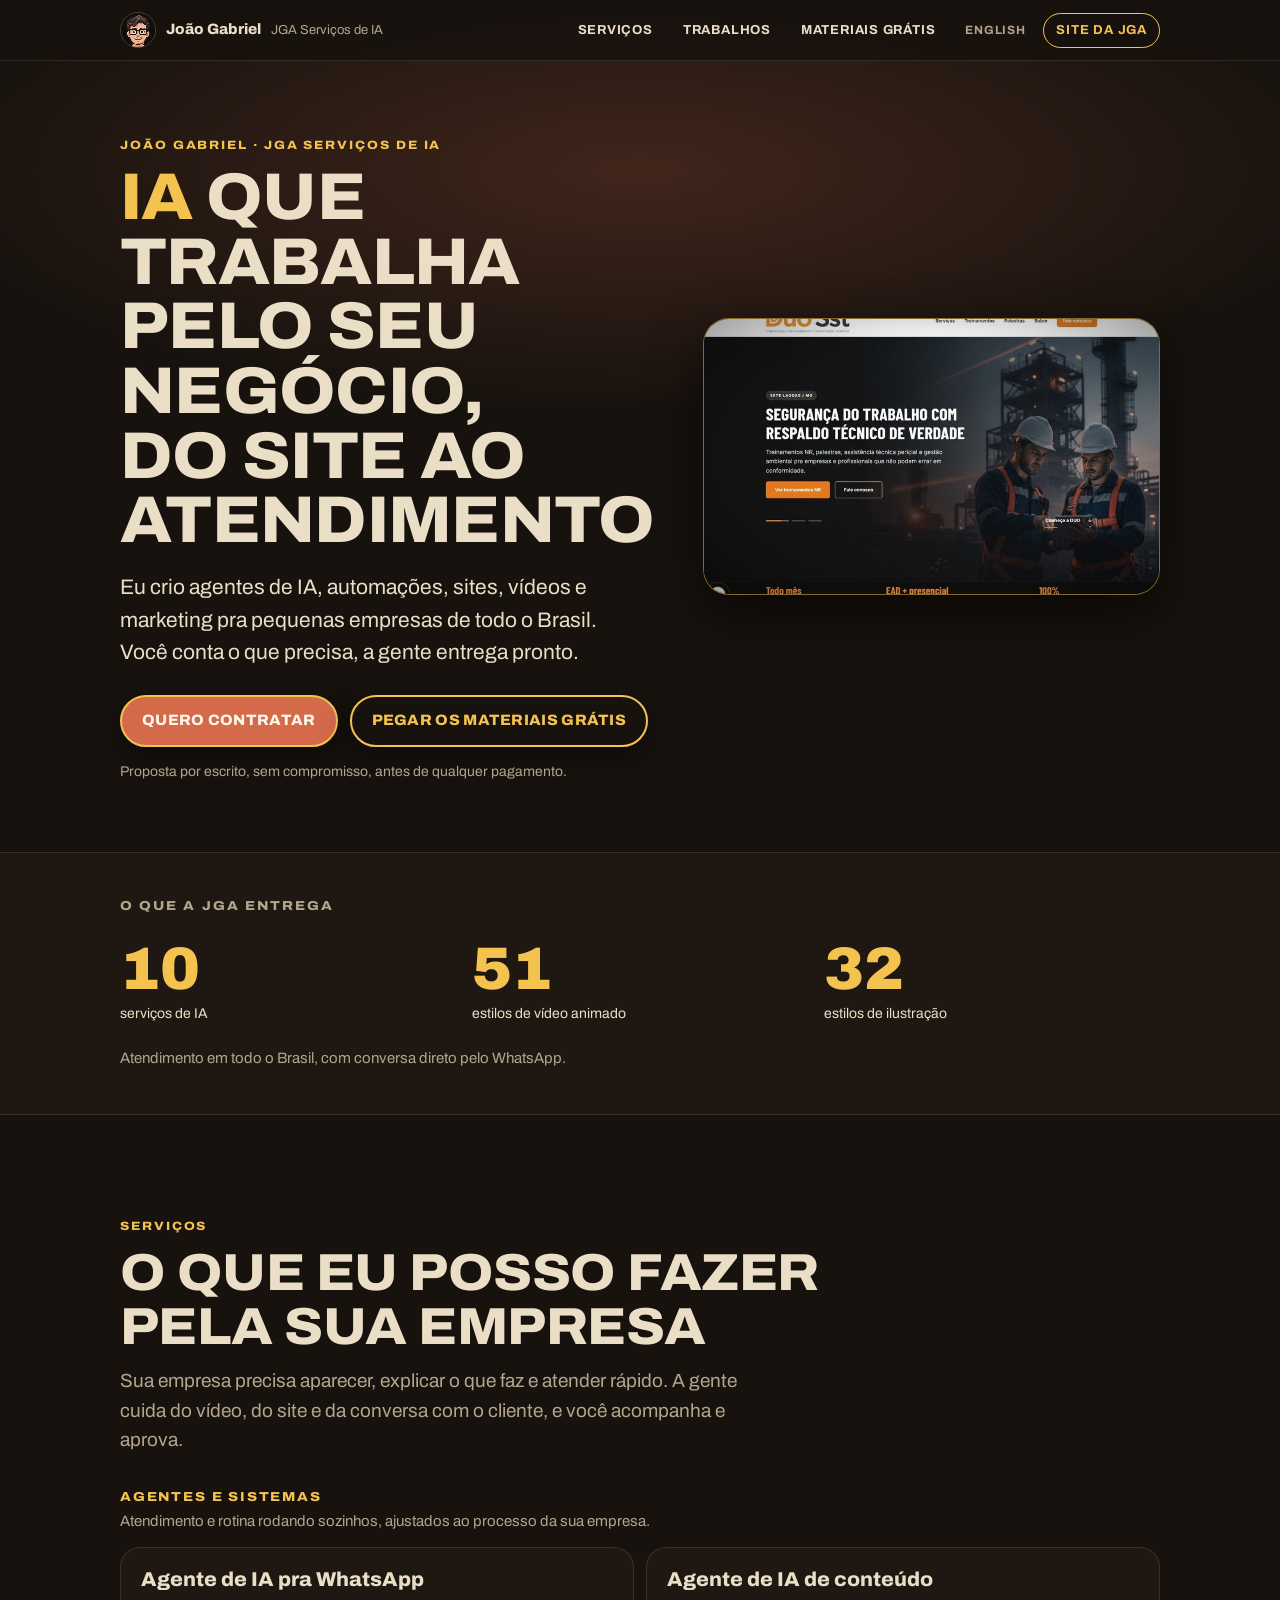
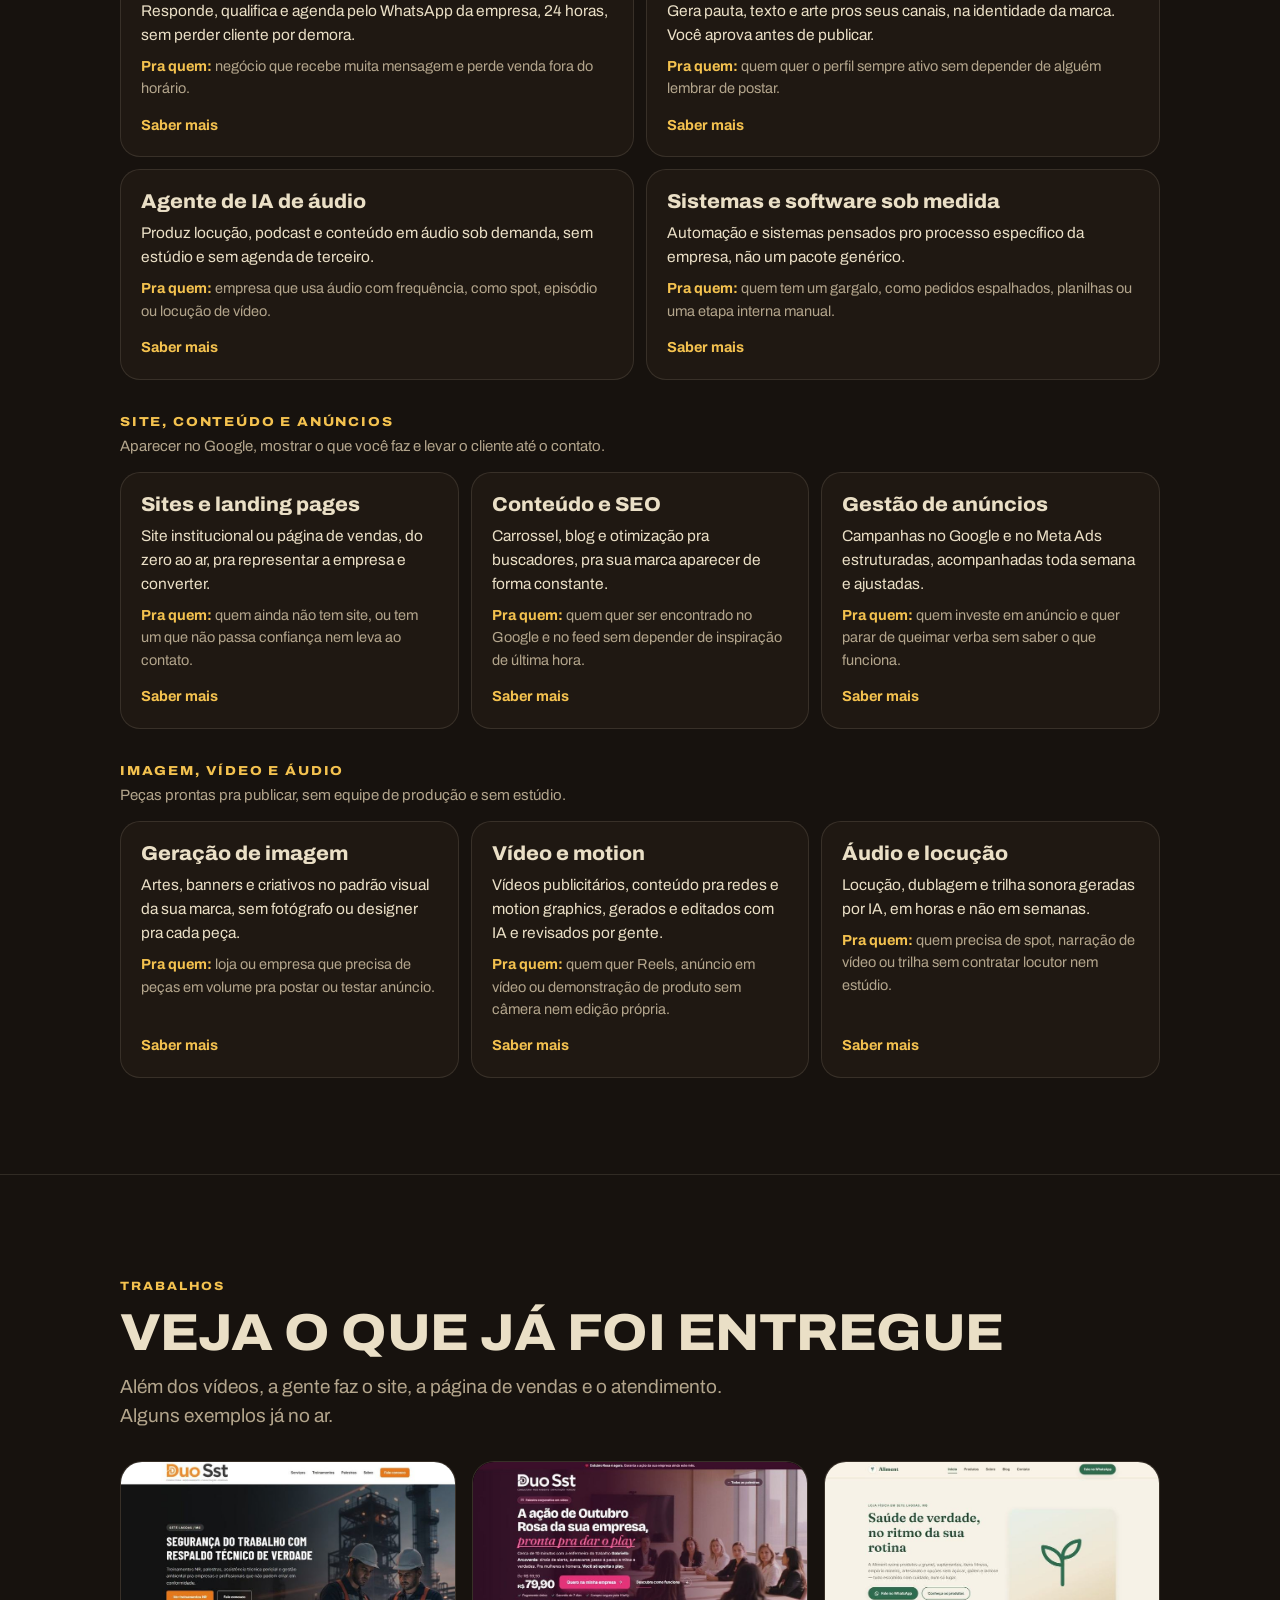
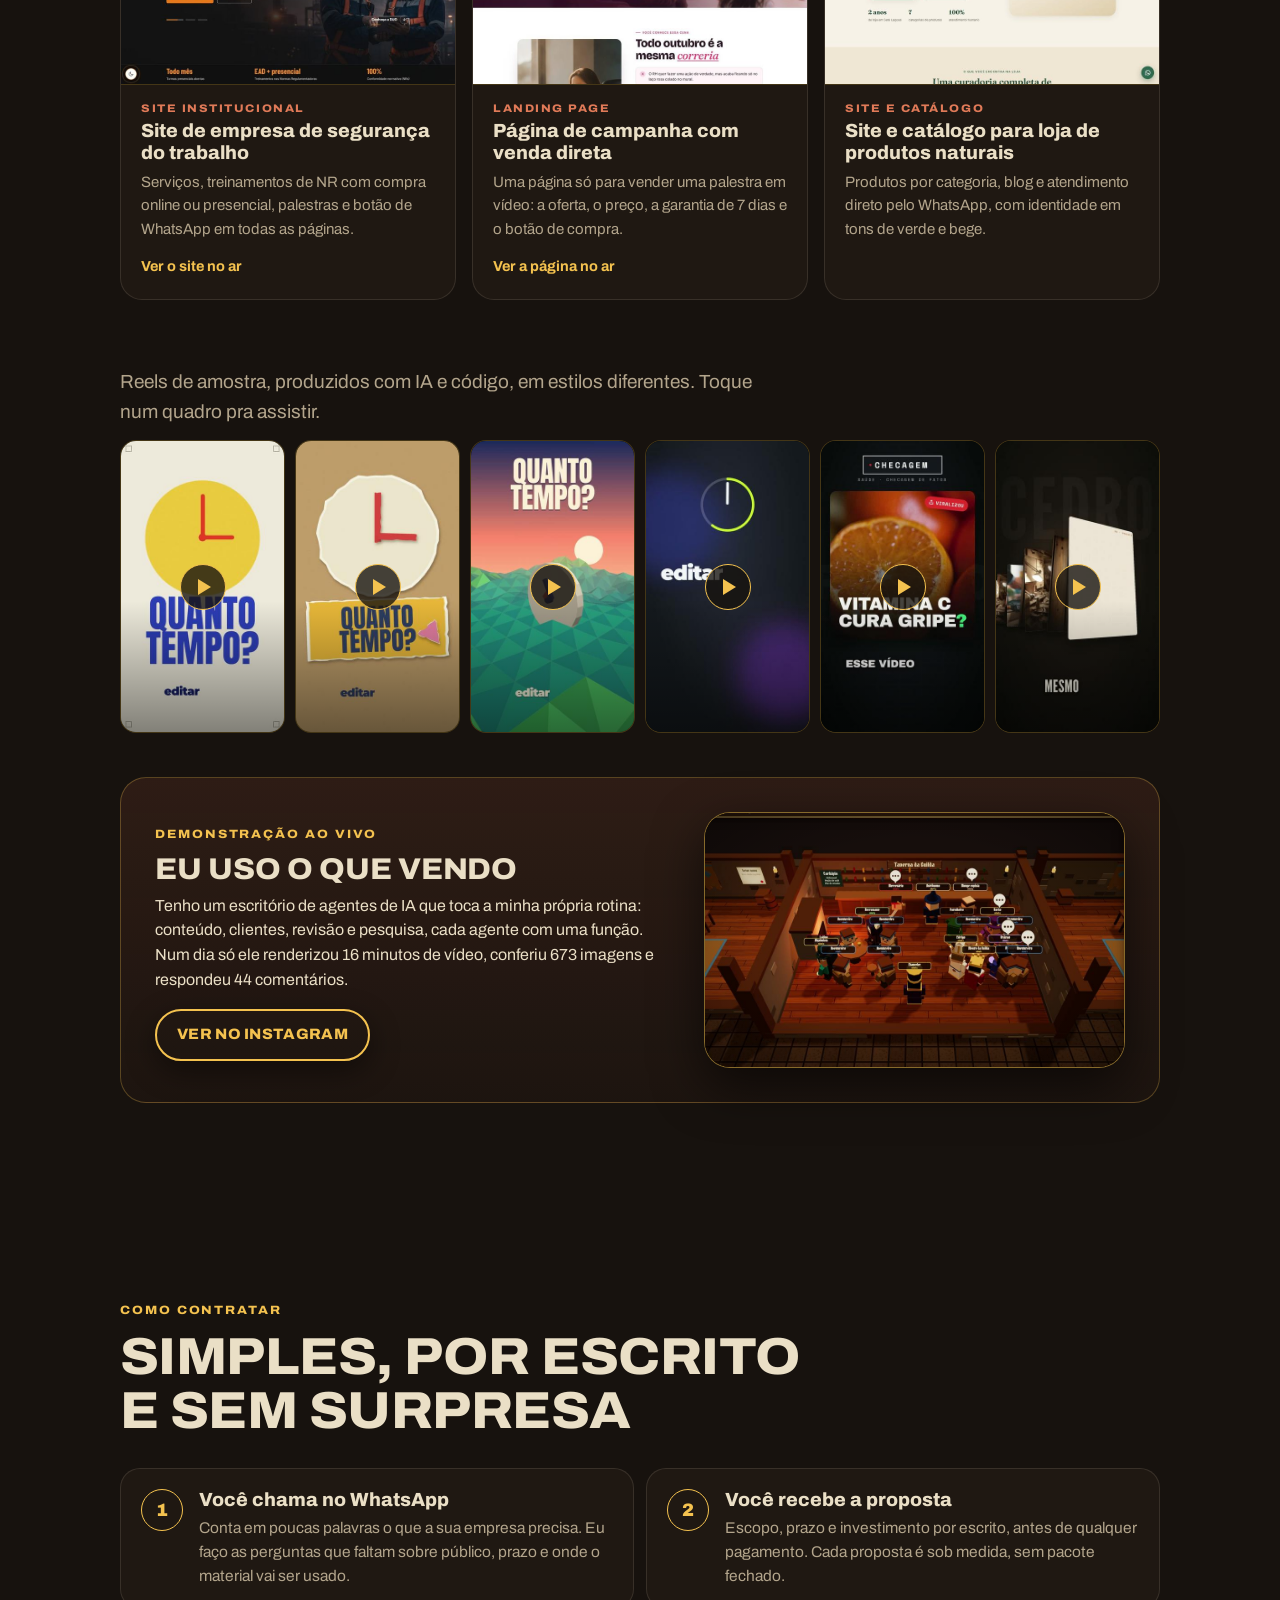
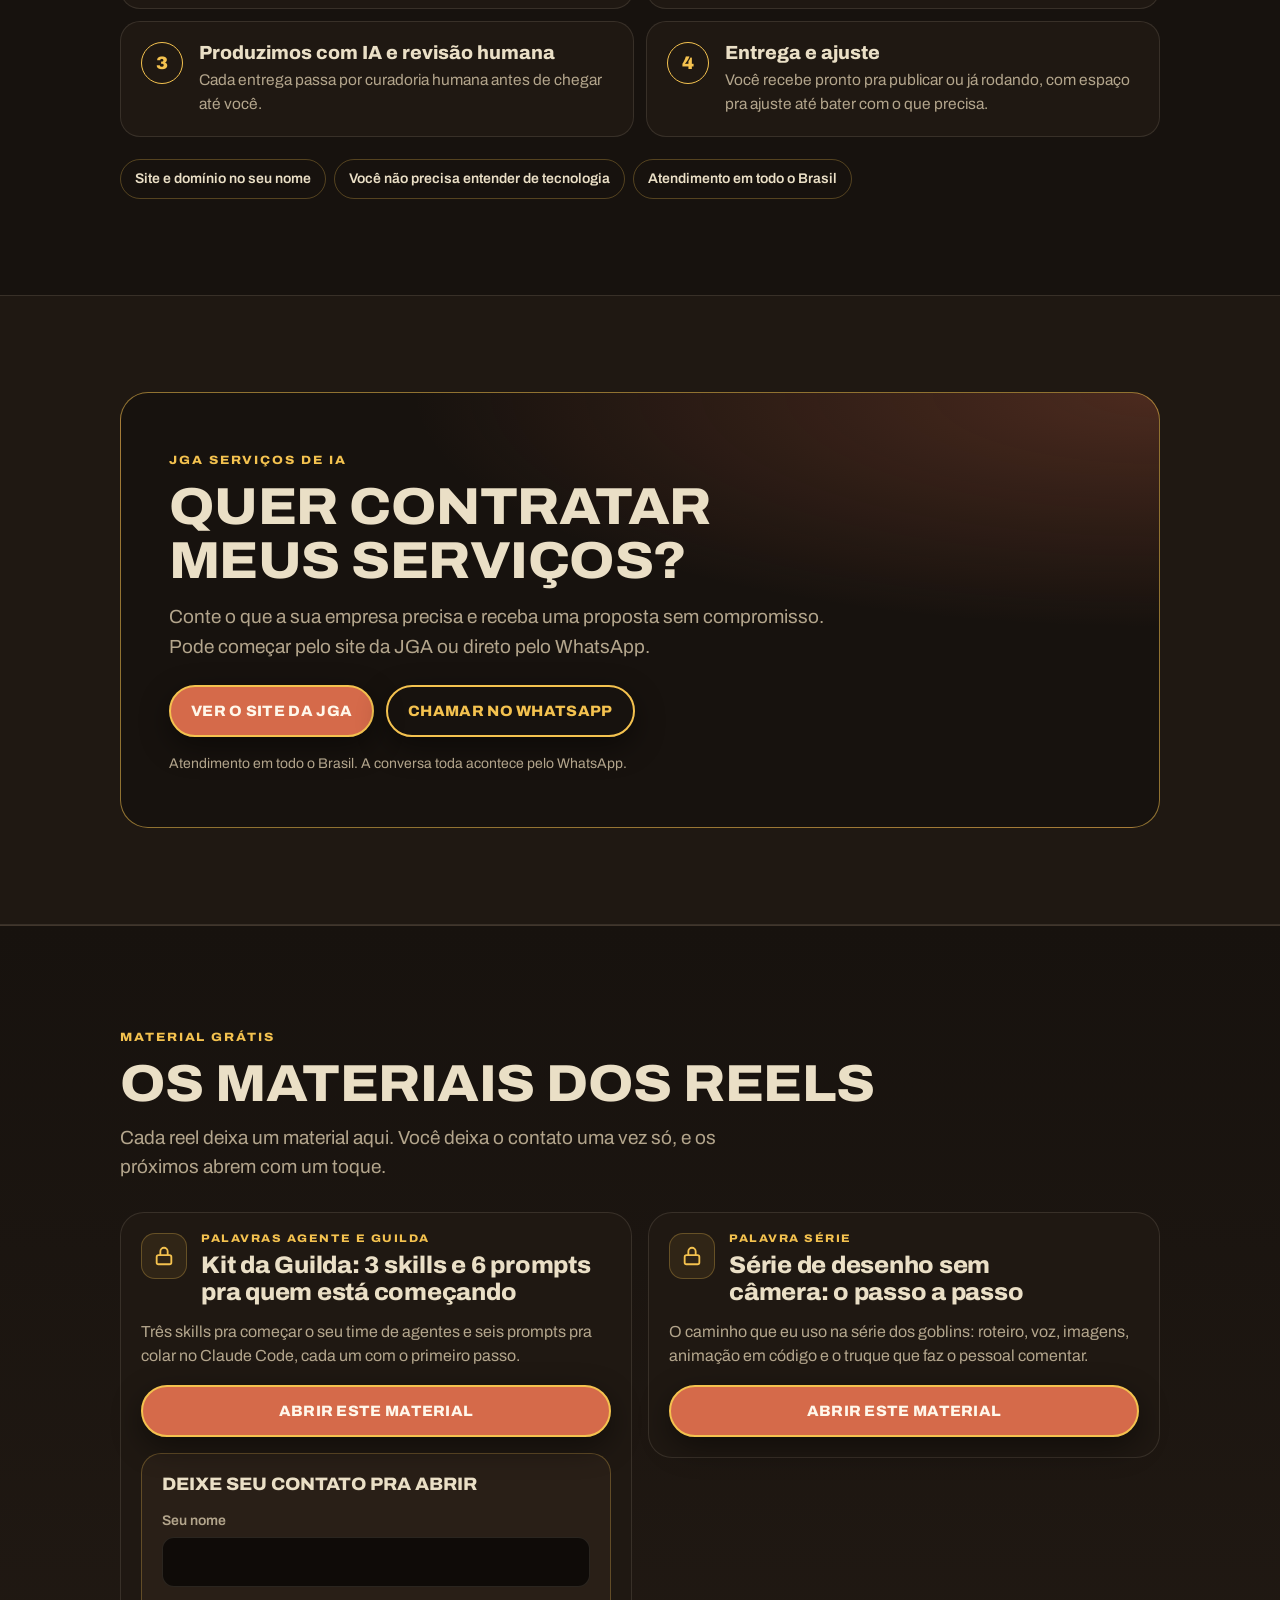
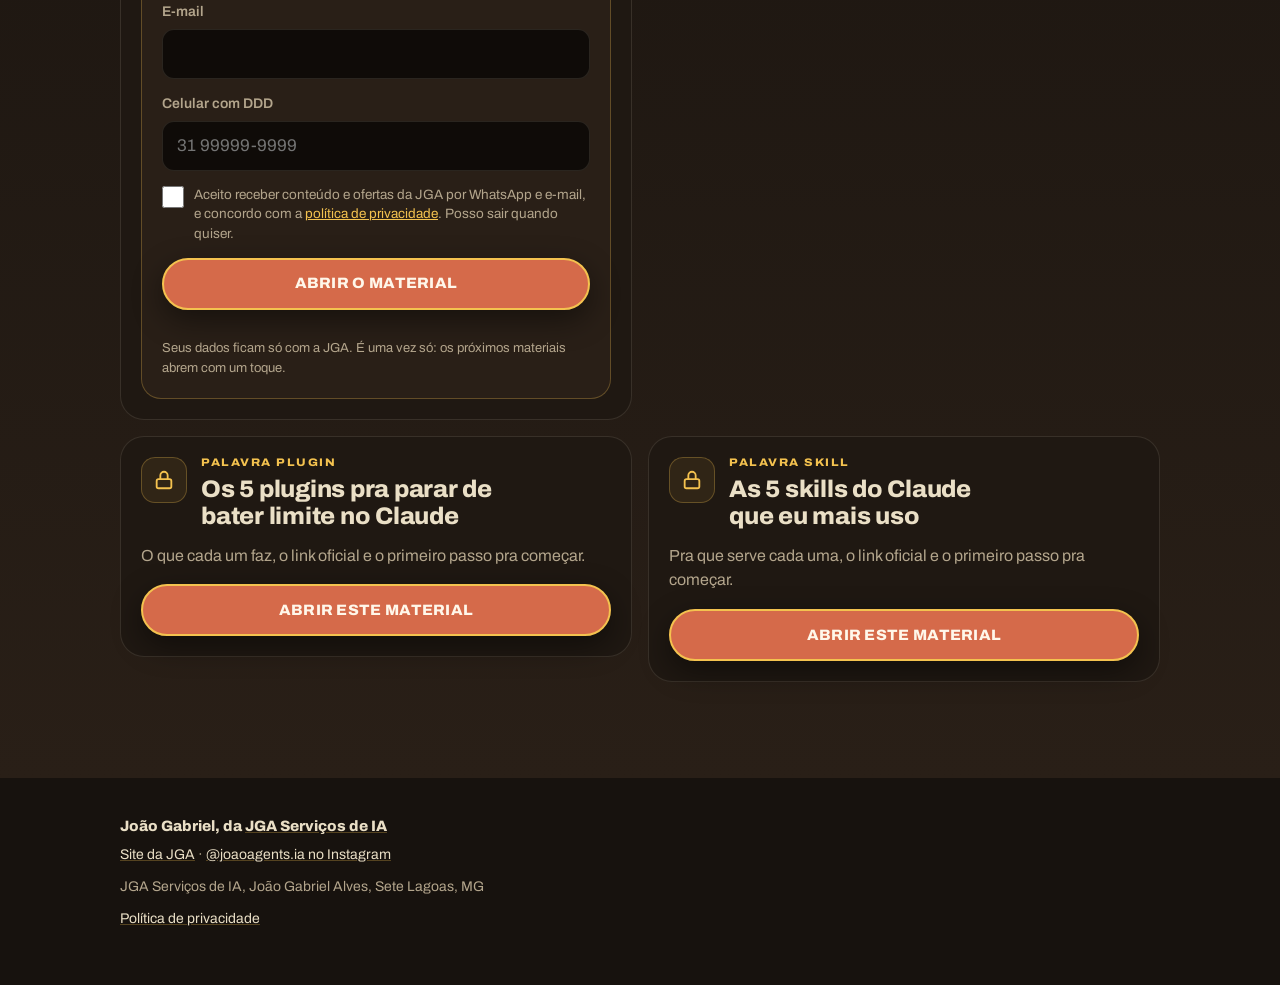
==== commit 74b09113: "Atualiza a página (20/11 12:35)" ====
--- a/index.html
+++ b/index.html
@@ -243,6 +243,7 @@
       <a class="lk" href="#servicos">Serviços</a>
       <a class="lk" href="#trabalhos">Trabalhos</a>
       <a class="lk" href="#materiais">Materiais grátis</a>
+      <a class="en" style="font-size:12px;color:var(--warm)" href="en/" hreflang="en" lang="en">English</a>
       <a class="jga" href="https://gojira1998.github.io/jga-site/" target="_blank" rel="noopener">Site da JGA</a>
     </nav>
   </div>
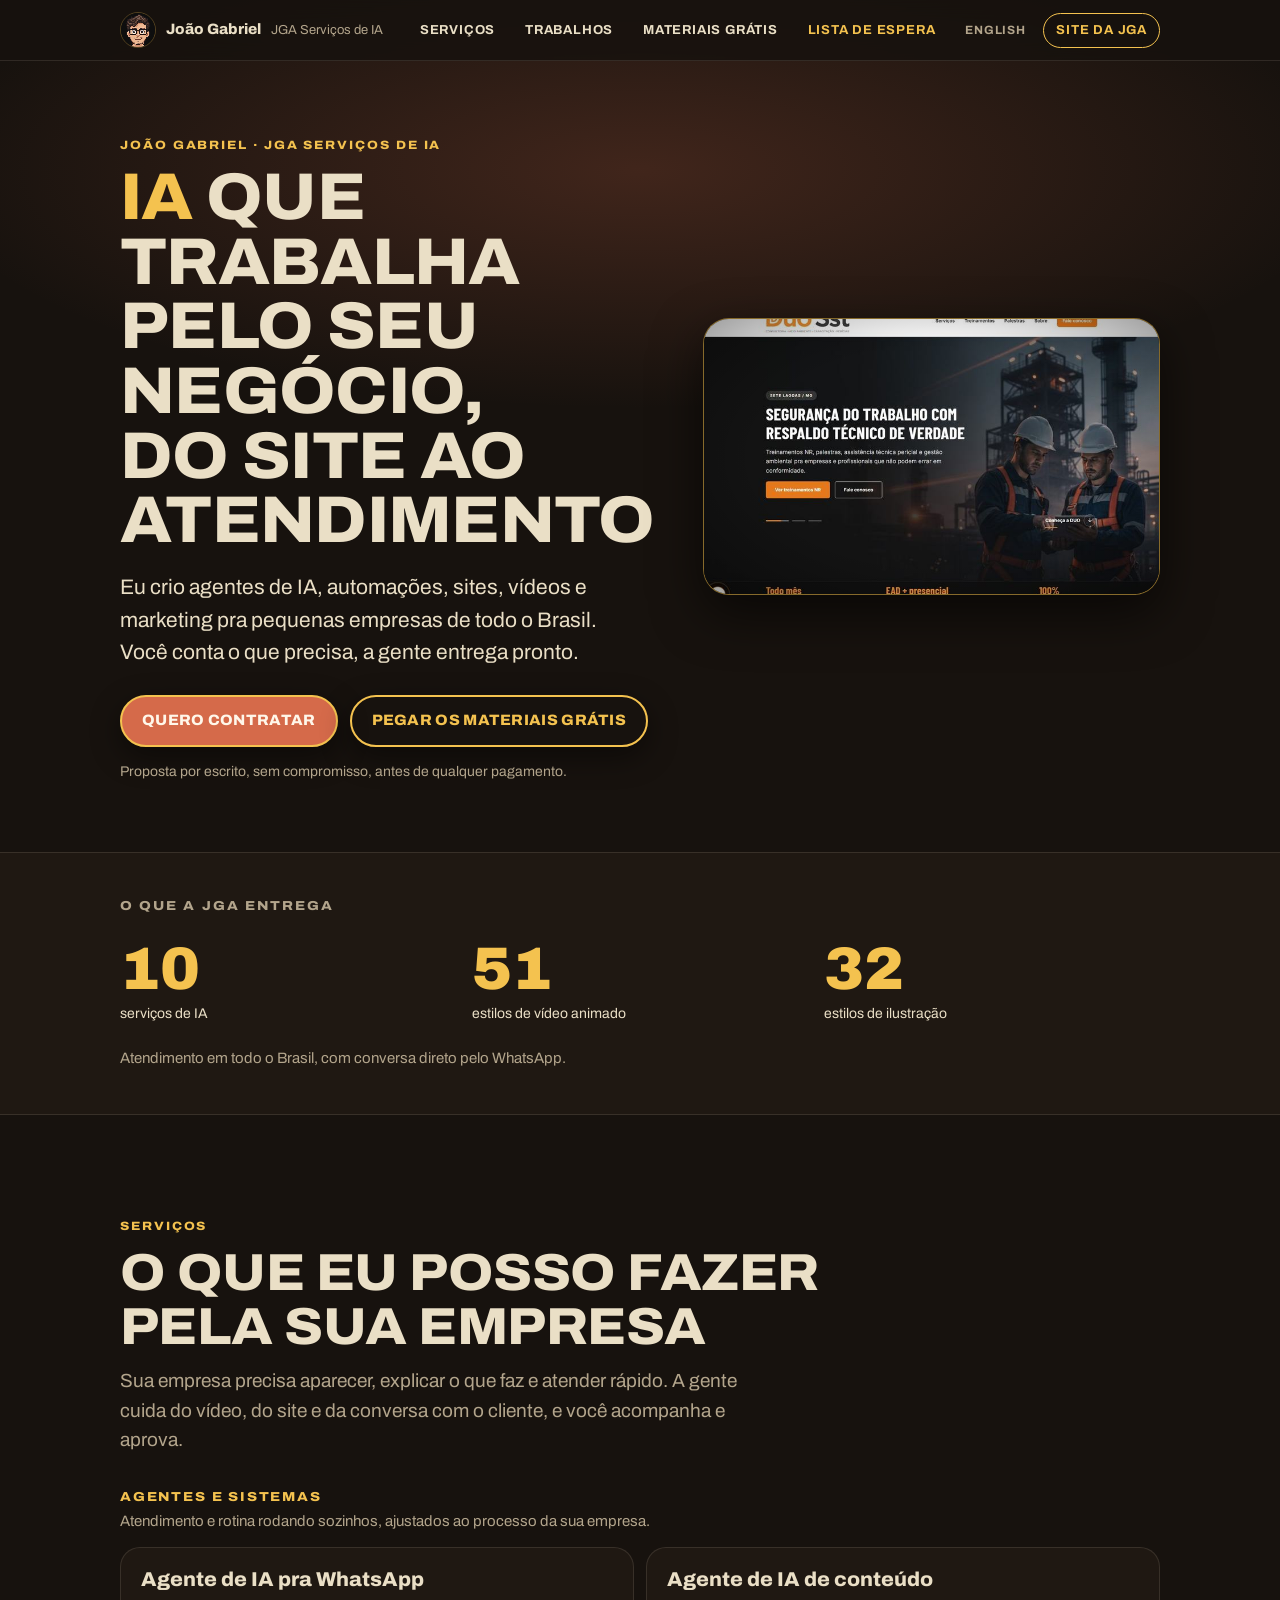
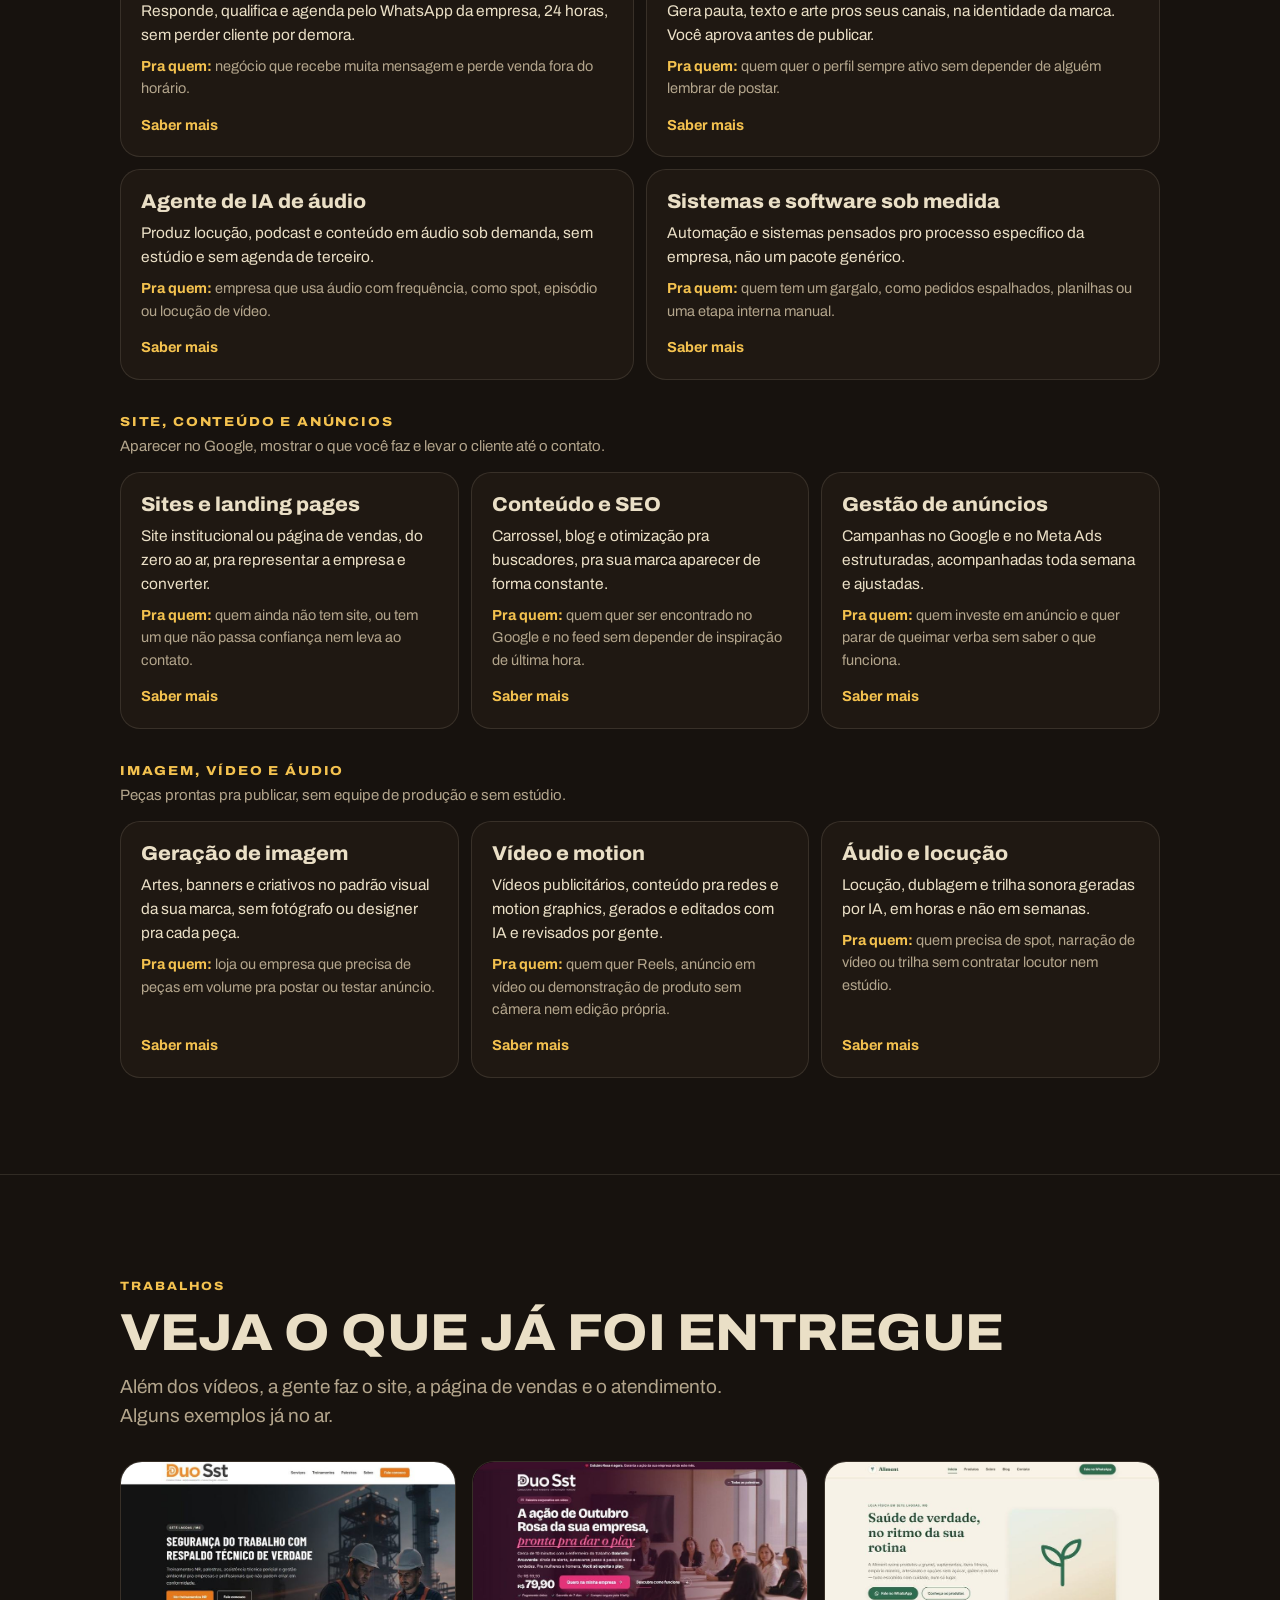
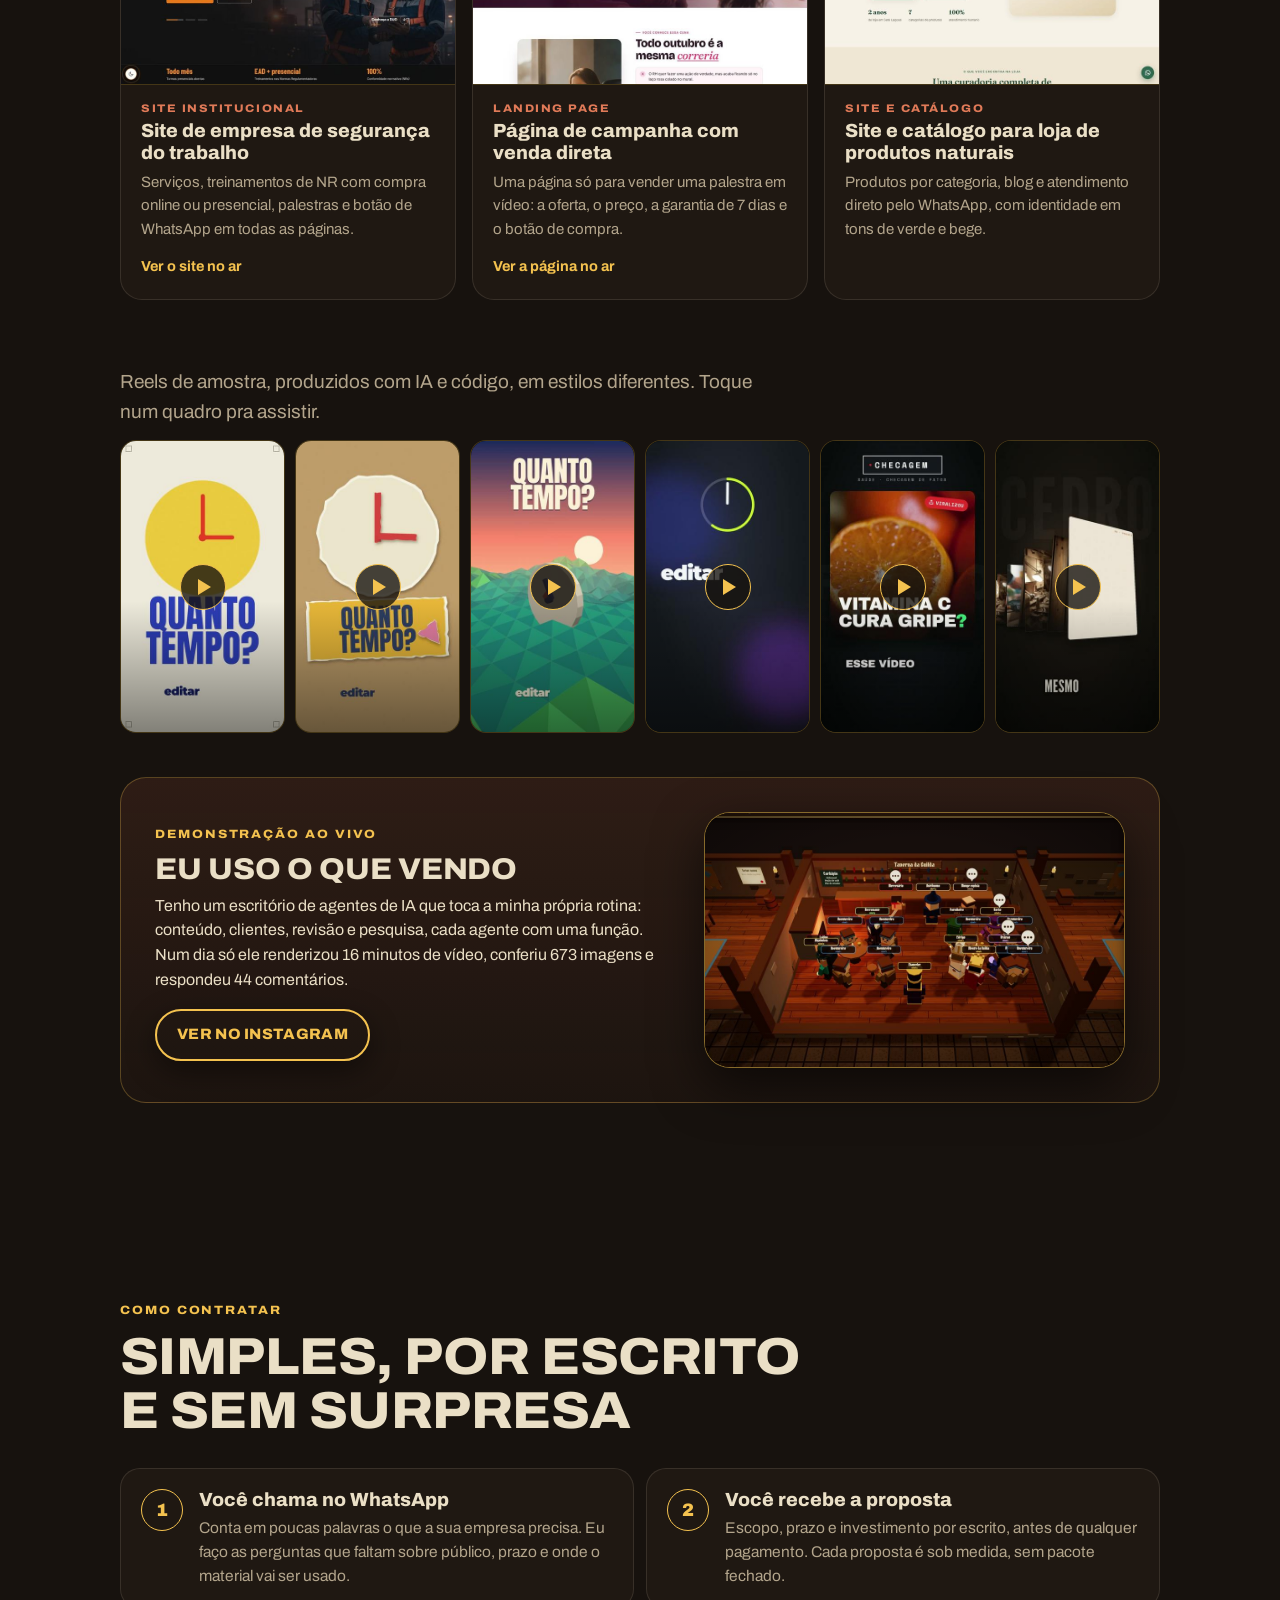
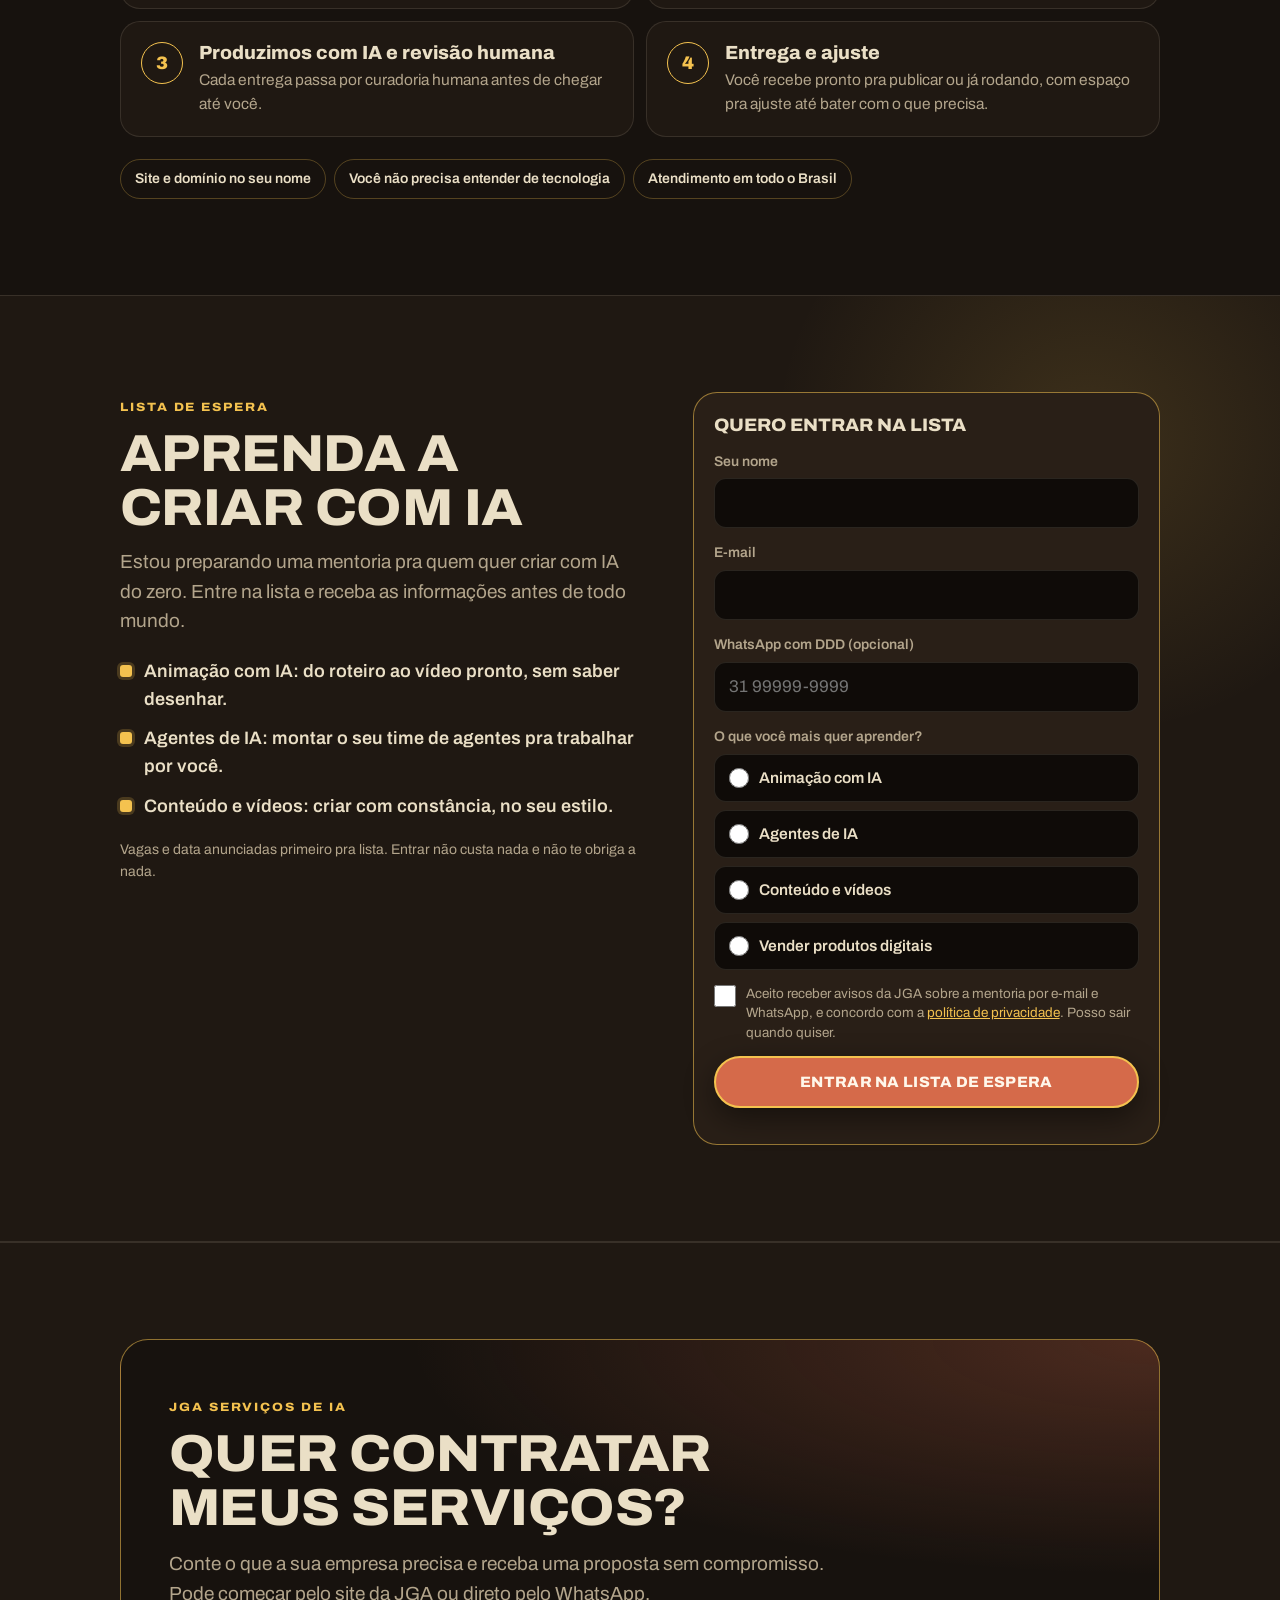
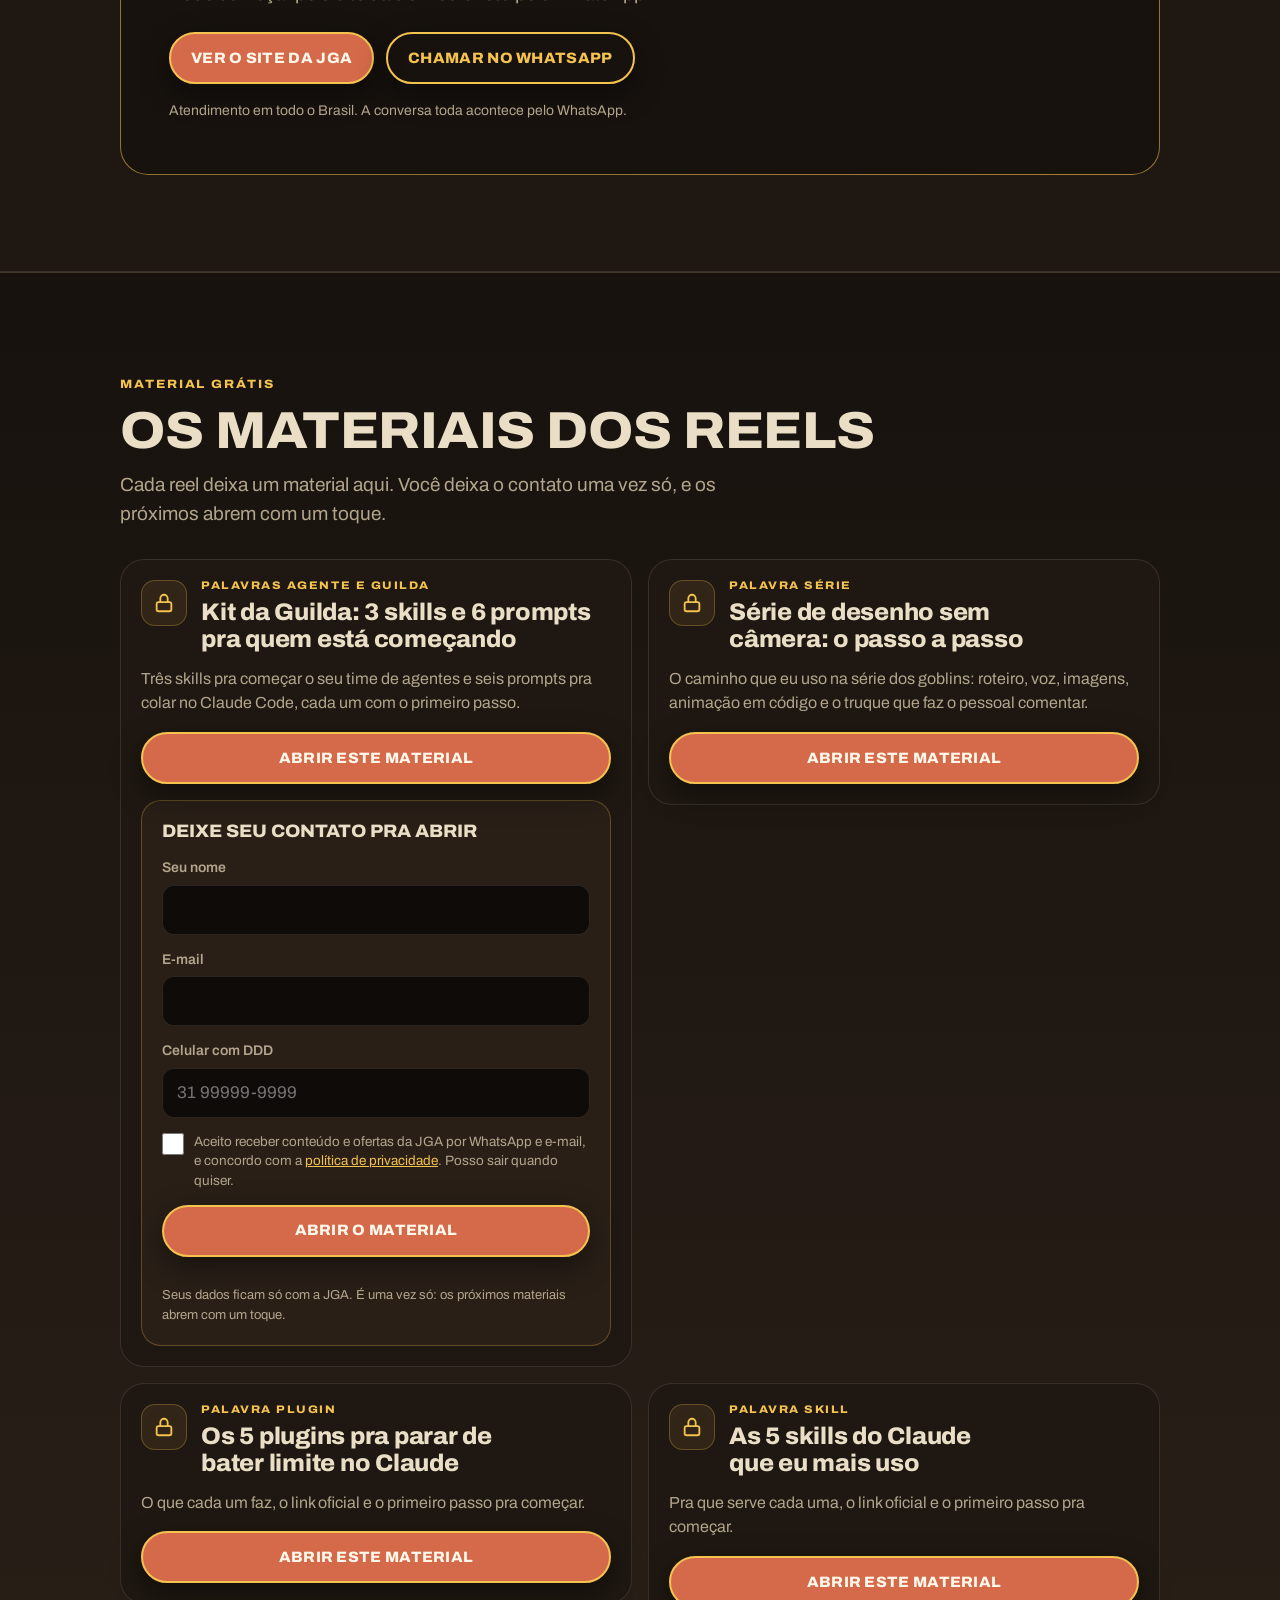
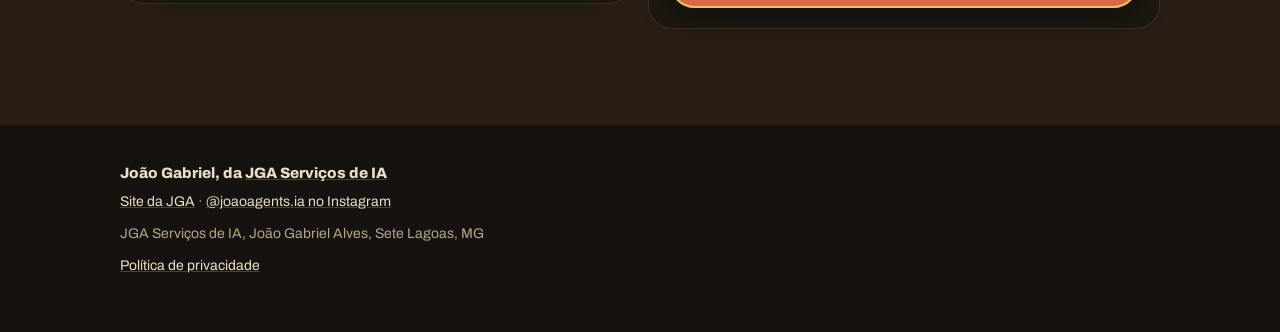
==== commit d9fe6caa: "Atualiza a página (20/11 18:03)" ====
--- a/index.html
+++ b/index.html
@@ -50,6 +50,10 @@
 .barra nav a{font:700 13px/1 "Archivo";letter-spacing:.06em;text-transform:uppercase;text-decoration:none;color:var(--cream);padding:10px 12px;border-radius:999px}
 .barra nav a.jga{border:1.5px solid var(--gold);color:var(--gold)}
 .barra nav a.lk{display:none}
+.barra nav a.esp{color:var(--gold)}
+.barra nav a.esp .mais{display:none}
+@media(max-width:480px){.barra nav{gap:0}.barra nav a{padding:10px 7px;white-space:nowrap;font-size:11.5px}.barra .eu b{font-size:14px}.barra .cx{gap:6px}.barra nav a.esp{margin-left:10px}}
+@media(min-width:481px){.barra nav a.esp .mais{display:inline}}
 
 /* hero */
 .hero{padding:96px 0 40px;position:relative;overflow:hidden}
@@ -128,6 +132,31 @@
 .aceite a{color:var(--gold)}
 #msg-erro{color:#ff9a7e;font-size:14px;min-height:0}
 .nota{color:var(--warm);font-size:13px}
+
+/* lista de espera */
+.espera{background:var(--ink2);border-block:1px solid var(--line2);position:relative;overflow:hidden}
+.espera::before{content:"";position:absolute;inset:-30% -20% auto auto;width:70%;height:90%;background:radial-gradient(closest-side,rgba(244,194,79,.14),transparent 70%);pointer-events:none}
+.espera .cx{position:relative;display:grid;gap:28px}
+.espera ul{list-style:none;display:grid;gap:12px;margin-top:22px}
+.espera li{display:flex;gap:12px;align-items:flex-start;font-weight:600;color:var(--cream)}
+.espera li::before{content:"";flex:none;width:12px;height:12px;margin-top:7px;border-radius:3px;background:var(--gold);box-shadow:0 0 0 3px rgba(244,194,79,.2)}
+.espera .peq{margin-top:18px;color:var(--warm);font-size:14px}
+#form-espera{padding:22px 20px;border-radius:24px;background:var(--ink3);border:1.5px solid rgba(244,194,79,.55);display:grid;gap:14px}
+#form-espera>b{font:800 18px/1.2 "Archivo";font-stretch:106%;text-transform:uppercase}
+#form-espera fieldset{border:0;display:grid;gap:8px}
+#form-espera legend{font-weight:600;font-size:14px;color:var(--warm);margin-bottom:6px}
+.opc{display:flex;align-items:center;gap:10px;min-height:48px;padding:0 14px;border-radius:12px;border:1.5px solid var(--line2);background:#0f0b08;font-weight:600;font-size:15.5px;cursor:pointer;transition:border-color .2s,background .2s}
+.opc:hover{border-color:var(--line)}
+.opc input{width:20px;height:20px;accent-color:var(--terra);flex:none}
+.opc:has(input:checked){border-color:var(--gold);background:rgba(244,194,79,.08)}
+.opc:has(input:focus-visible){outline:3px solid var(--gold);outline-offset:2px}
+#msg-espera{color:#ff9a7e;font-size:14px}
+.ok-espera{display:none;padding:26px 22px;border-radius:24px;border:1.5px solid var(--gold);background:var(--ink3)}
+.ok-espera h3{font-size:26px;text-transform:uppercase;font-stretch:106%;color:var(--gold);margin-bottom:10px}
+.ok-espera p{color:var(--cream)}
+.espera.enviado #form-espera{display:none}
+.espera.enviado .ok-espera{display:block}
+@media(min-width:860px){.espera .cx{grid-template-columns:1.05fr .95fr;gap:56px;align-items:start}}
 
 /* sobre */
 .sobre .cx{display:grid;gap:22px}
@@ -243,6 +272,7 @@
       <a class="lk" href="#servicos">Serviços</a>
       <a class="lk" href="#trabalhos">Trabalhos</a>
       <a class="lk" href="#materiais">Materiais grátis</a>
+      <a class="esp" href="#lista-espera">Lista<span class="mais"> de espera</span></a>
       <a class="en" style="font-size:12px;color:var(--warm)" href="en/" hreflang="en" lang="en">English</a>
       <a class="jga" href="https://gojira1998.github.io/jga-site/" target="_blank" rel="noopener">Site da JGA</a>
     </nav>
@@ -376,6 +406,46 @@
       <span>Site e domínio no seu nome</span>
       <span>Você não precisa entender de tecnologia</span>
       <span>Atendimento em todo o Brasil</span>
+    </div>
+  </div>
+</section>
+
+<section class="espera" id="lista-espera" aria-labelledby="h-esp">
+  <div class="cx">
+    <div class="rv">
+      <span class="kicker">Lista de espera</span>
+      <h2 class="h2" id="h-esp">Aprenda a criar com IA</h2>
+      <p class="sub">Estou preparando uma mentoria pra quem quer criar com IA do zero. Entre na lista e receba as informações antes de todo mundo.</p>
+      <ul>
+        <li>Animação com IA: do roteiro ao vídeo pronto, sem saber desenhar.</li>
+        <li>Agentes de IA: montar o seu time de agentes pra trabalhar por você.</li>
+        <li>Conteúdo e vídeos: criar com constância, no seu estilo.</li>
+      </ul>
+      <p class="peq">Vagas e data anunciadas primeiro pra lista. Entrar não custa nada e não te obriga a nada.</p>
+    </div>
+    <div class="rv" style="--d:120ms">
+      <form id="form-espera" novalidate>
+        <b>Quero entrar na lista</b>
+        <label class="campo">Seu nome<input name="nome" type="text" autocomplete="name" required></label>
+        <label class="campo">E-mail<input name="email" type="email" autocomplete="email" inputmode="email" required></label>
+        <label class="campo">WhatsApp com DDD (opcional)<input name="whatsapp" type="tel" autocomplete="tel" inputmode="tel" placeholder="31 99999-9999"></label>
+        <fieldset>
+          <legend>O que você mais quer aprender?</legend>
+          <label class="opc"><input type="radio" name="quer" value="animacao com IA" required>Animação com IA</label>
+          <label class="opc"><input type="radio" name="quer" value="agentes de IA">Agentes de IA</label>
+          <label class="opc"><input type="radio" name="quer" value="conteudo e videos">Conteúdo e vídeos</label>
+          <label class="opc"><input type="radio" name="quer" value="vender produtos digitais">Vender produtos digitais</label>
+        </fieldset>
+        <input class="oculto" name="site_url" tabindex="-1" autocomplete="off" aria-hidden="true">
+        <label class="aceite"><input type="checkbox" name="consentimento" required><span>Aceito receber avisos da JGA sobre a mentoria por e-mail e WhatsApp, e concordo com a <a href="https://gojira1998.github.io/jga-site/privacidade.html" target="_blank" rel="noopener">política de privacidade</a>. Posso sair quando quiser.</span></label>
+        <button class="bt" type="submit">Entrar na lista de espera</button>
+        <p id="msg-espera" role="alert"></p>
+      </form>
+      <div class="ok-espera" id="ok-espera" role="status" tabindex="-1">
+        <h3>Você está na lista</h3>
+        <p>Pronto, seu nome entrou. Quando as vagas e a data saírem, você recebe o aviso primeiro. Enquanto isso, os materiais grátis abaixo já estão liberados.</p>
+        <p style="margin-top:16px"><a class="bt vaz" href="#materiais">Ver os materiais grátis</a></p>
+      </div>
     </div>
   </div>
 </section>
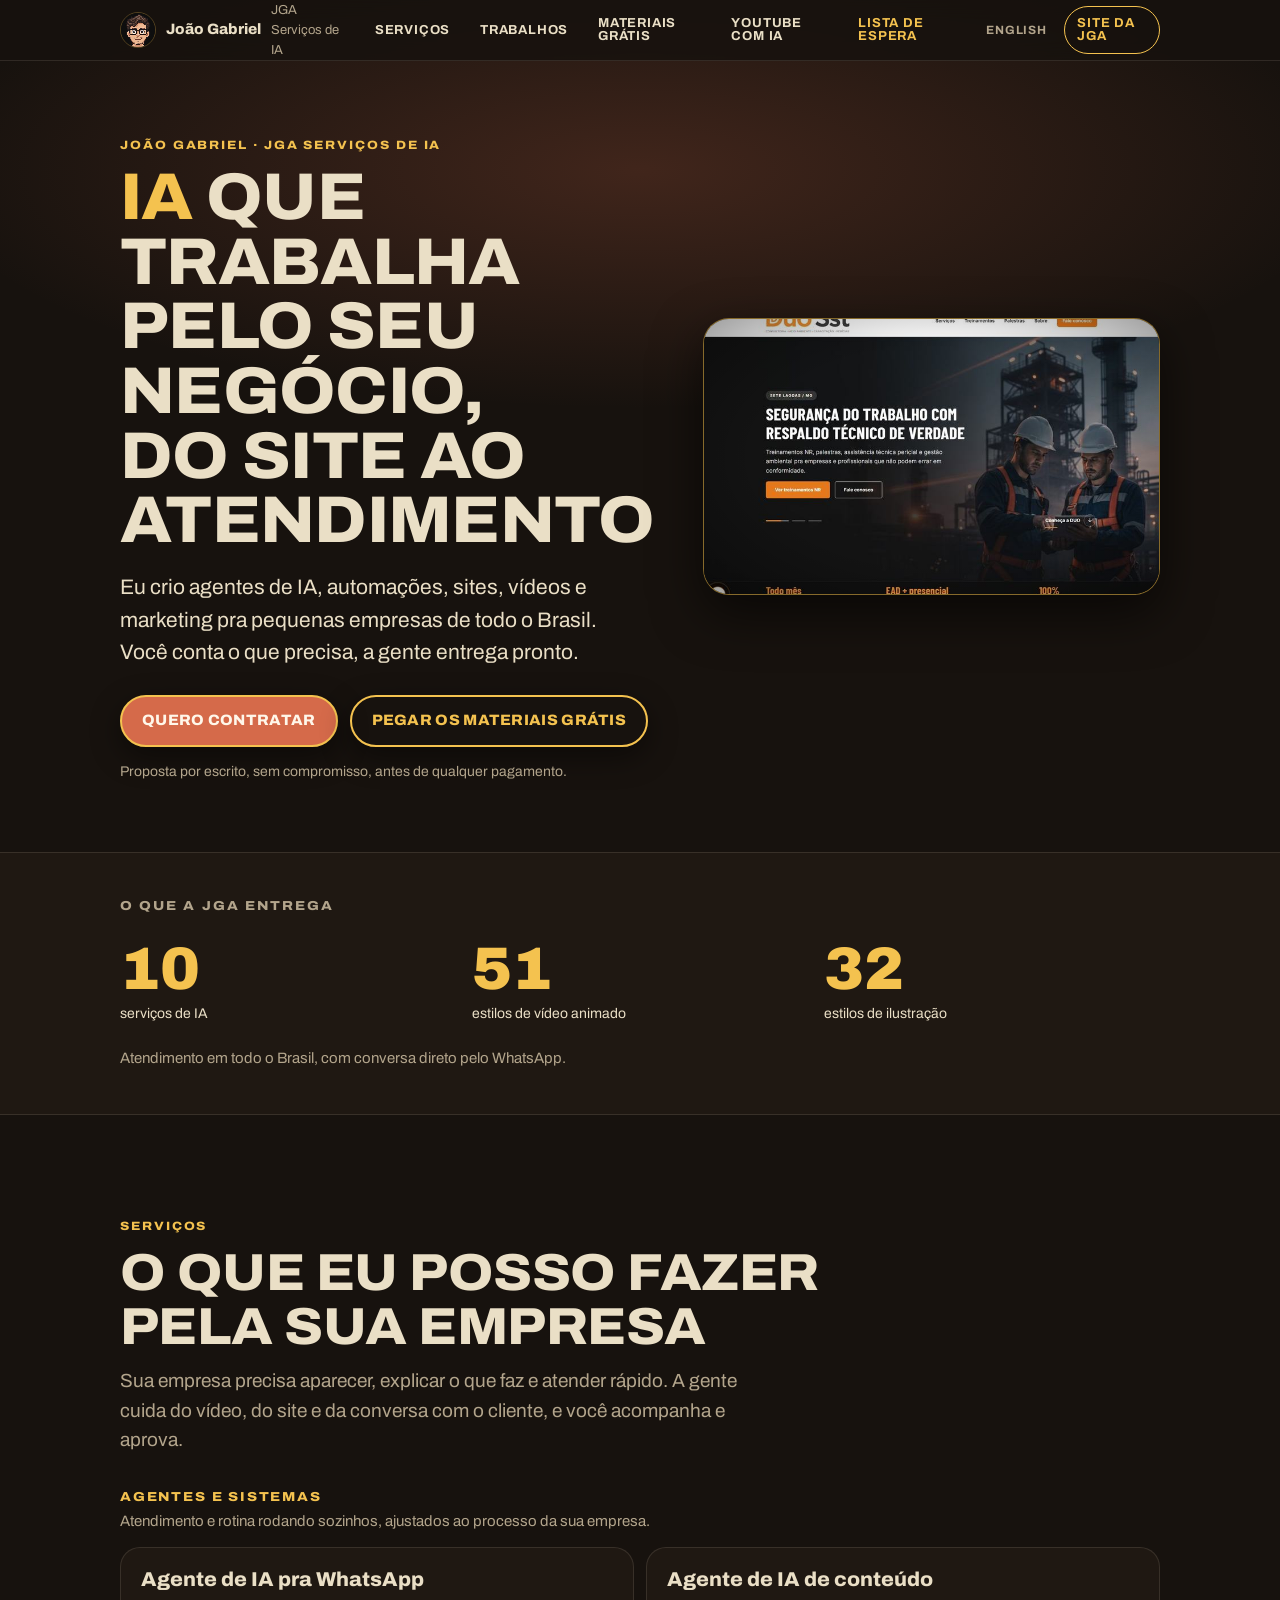
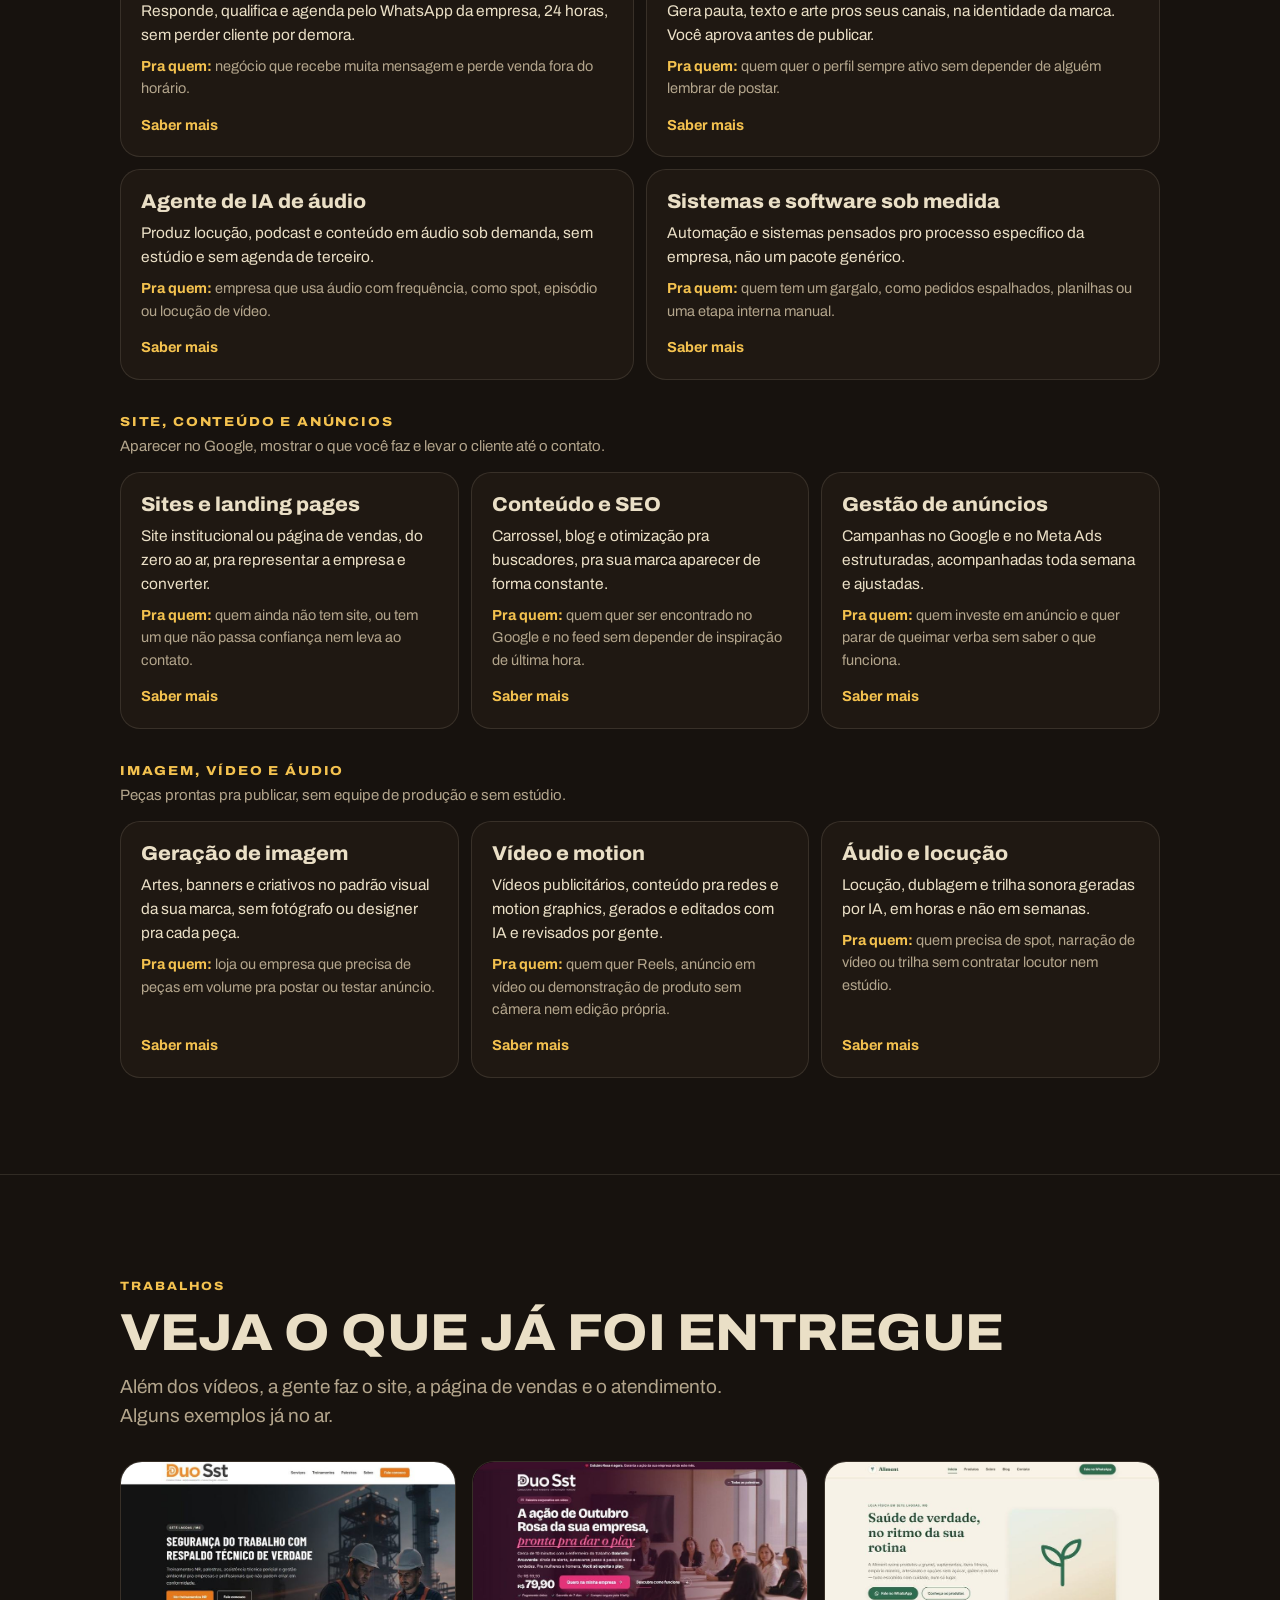
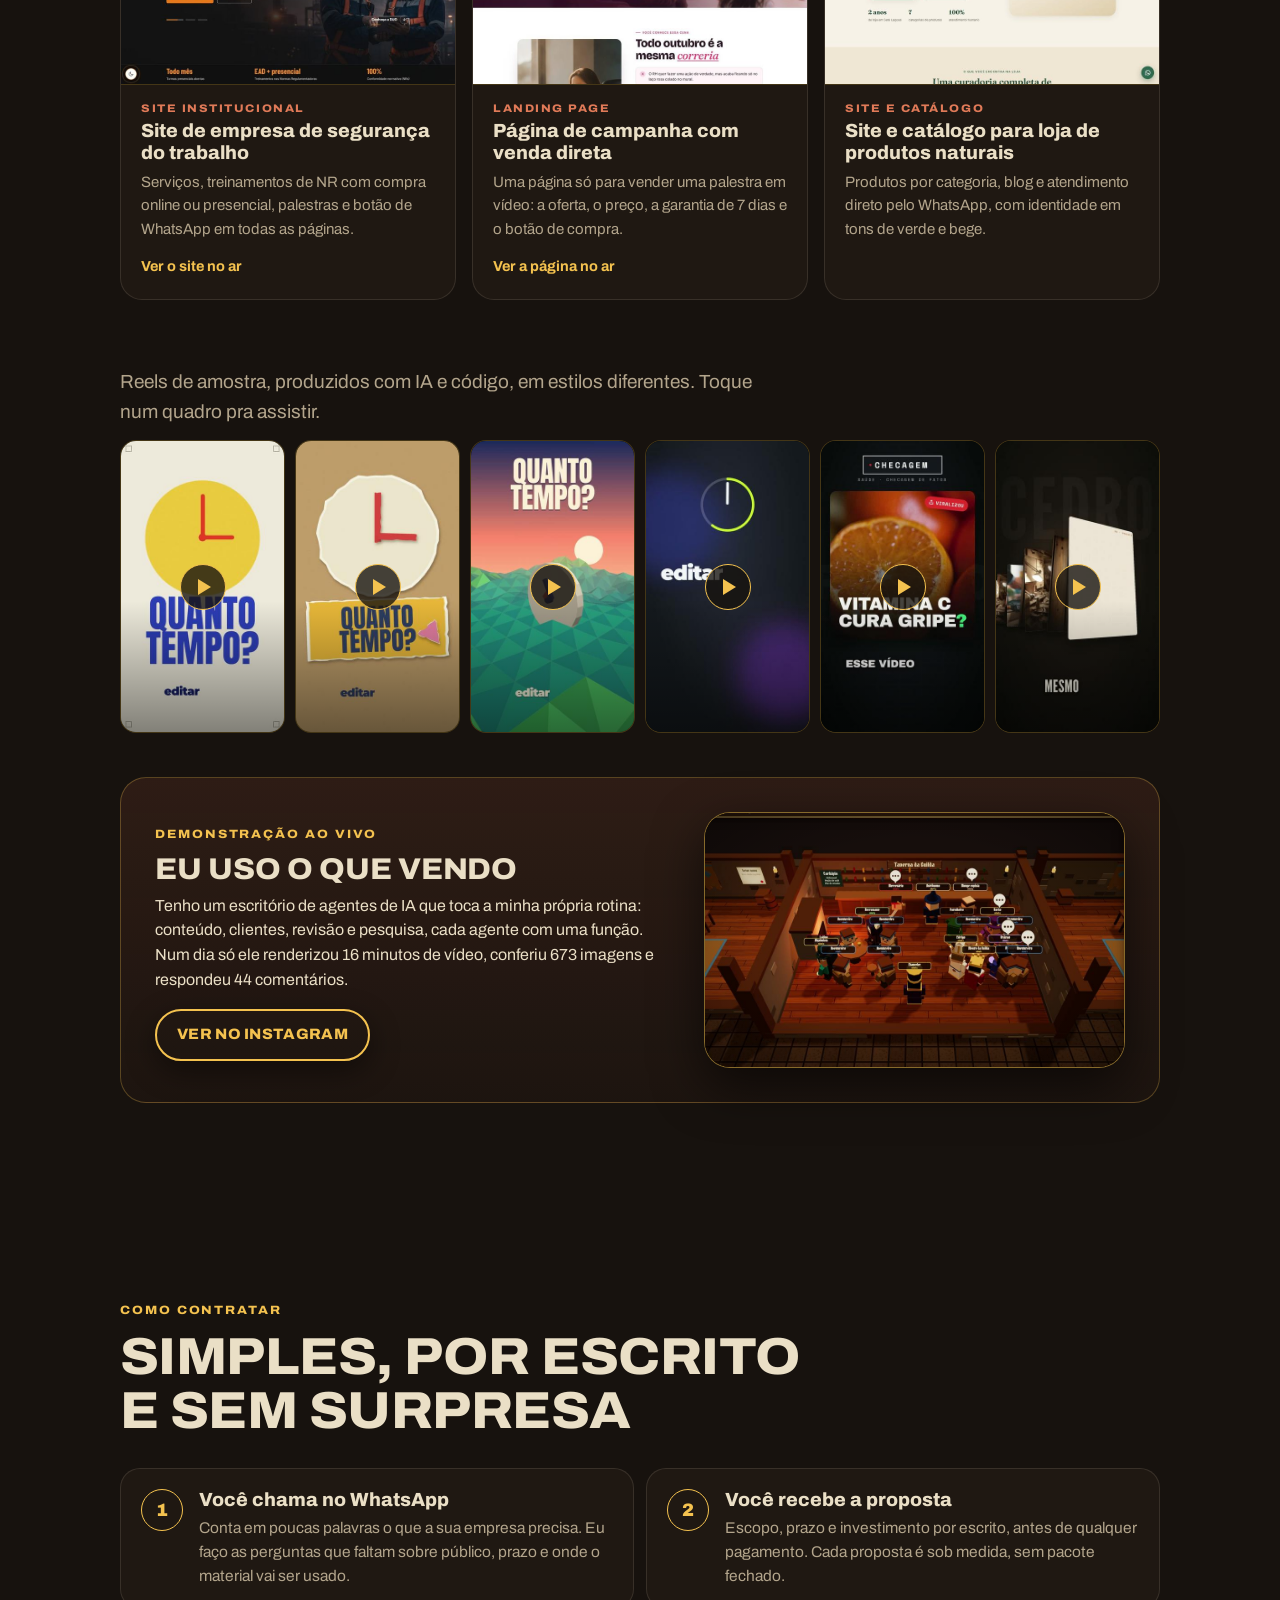
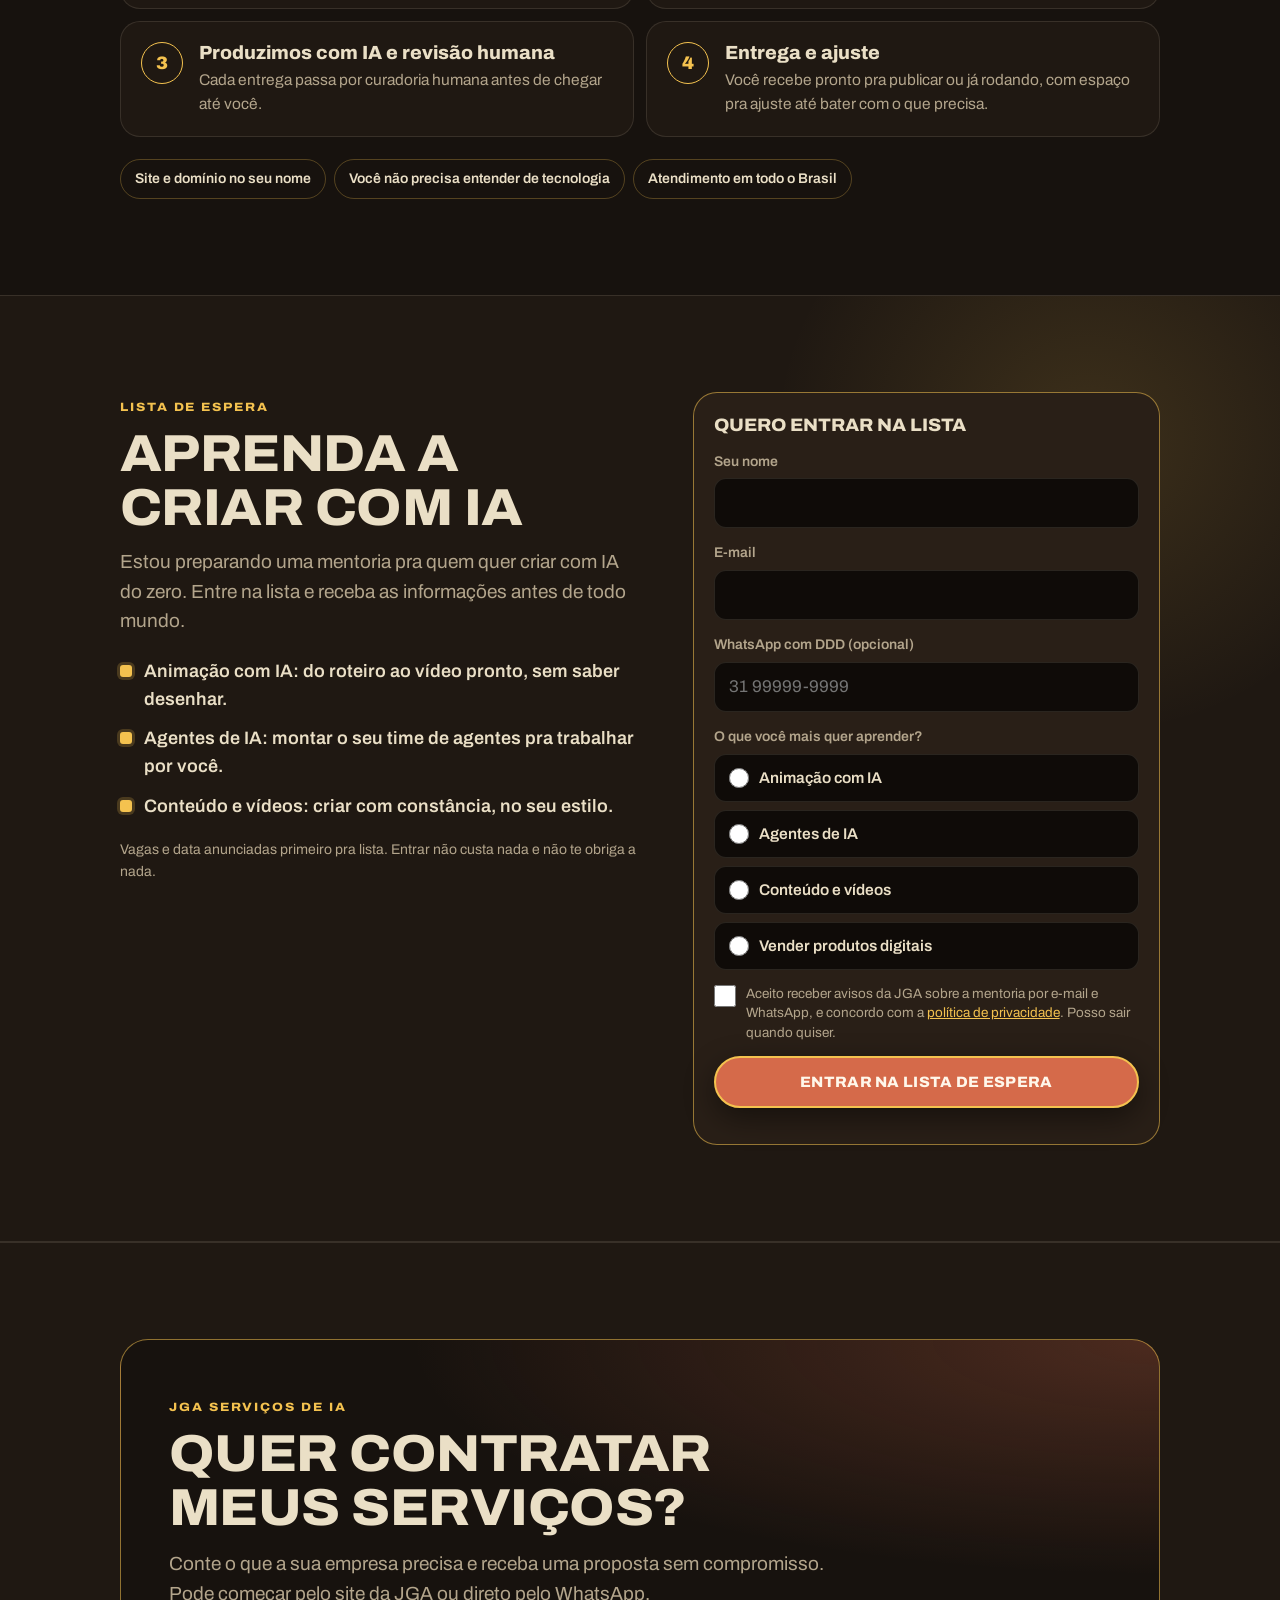
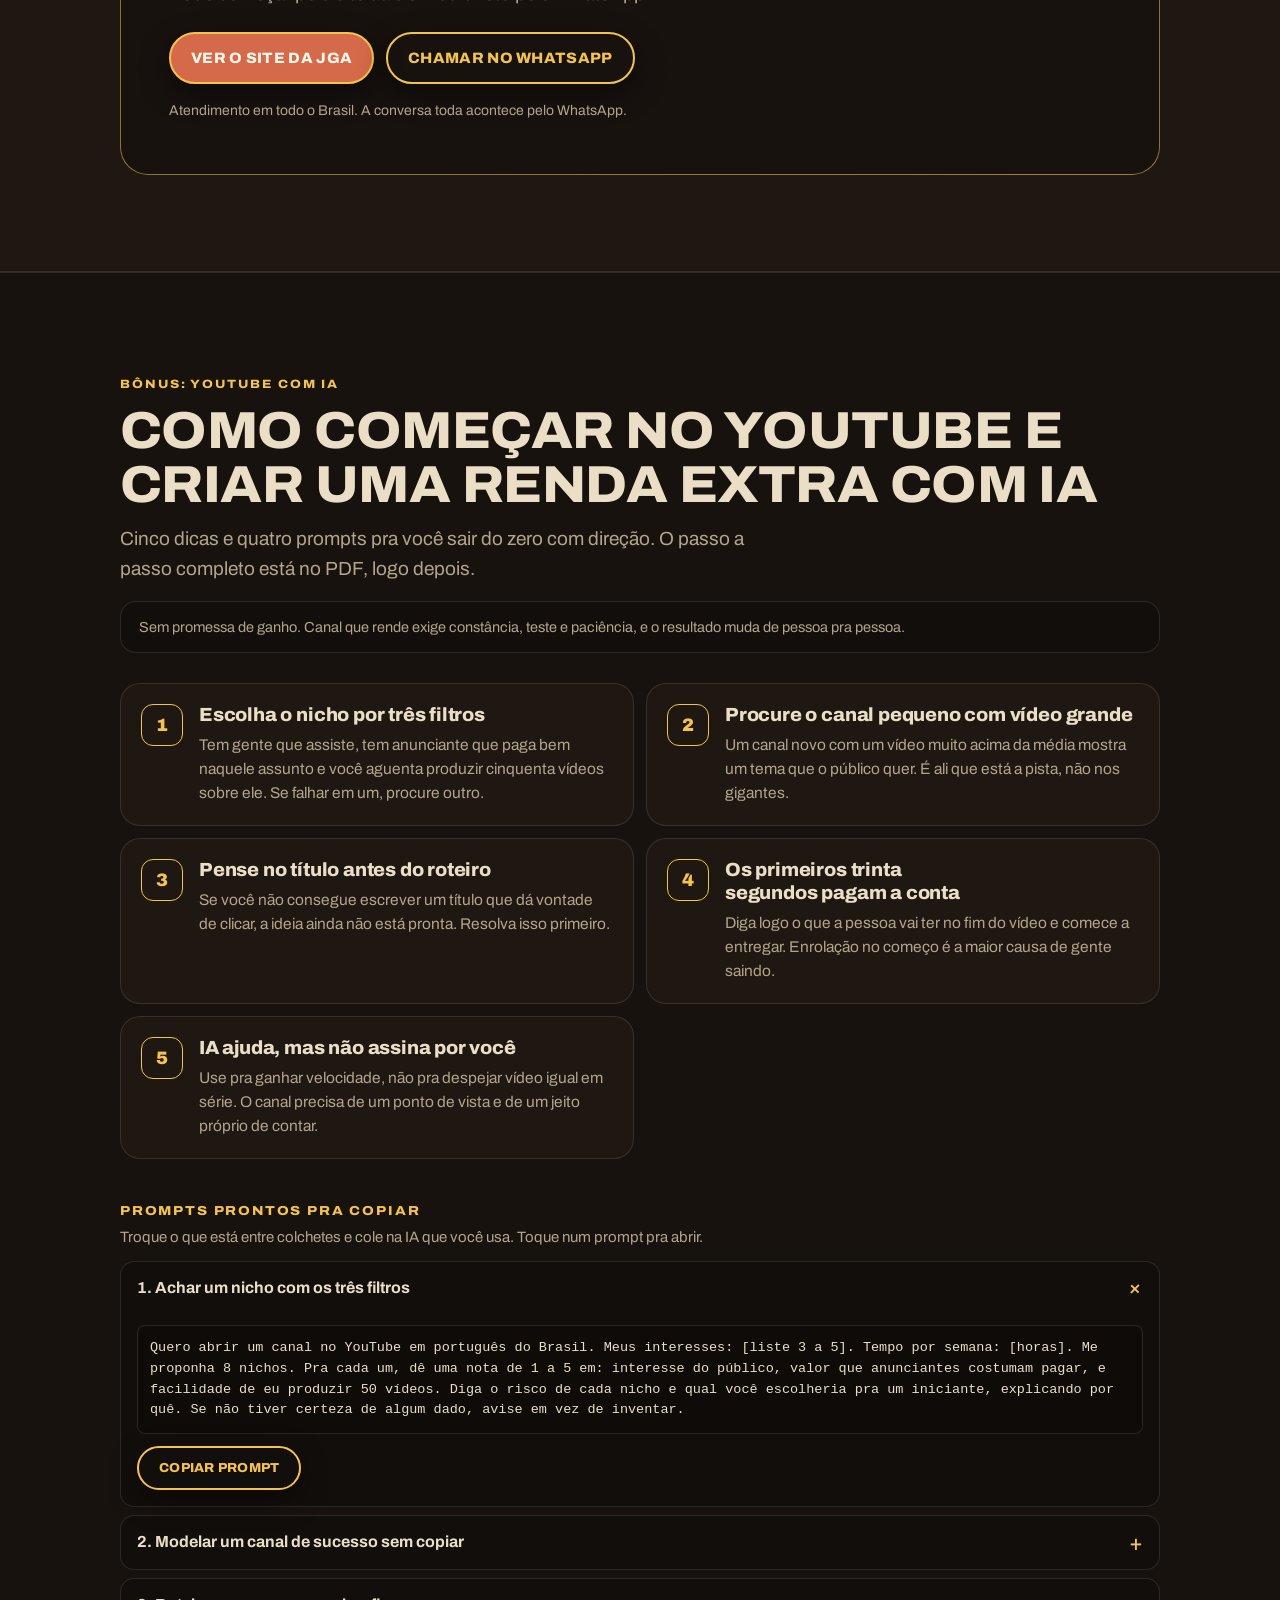
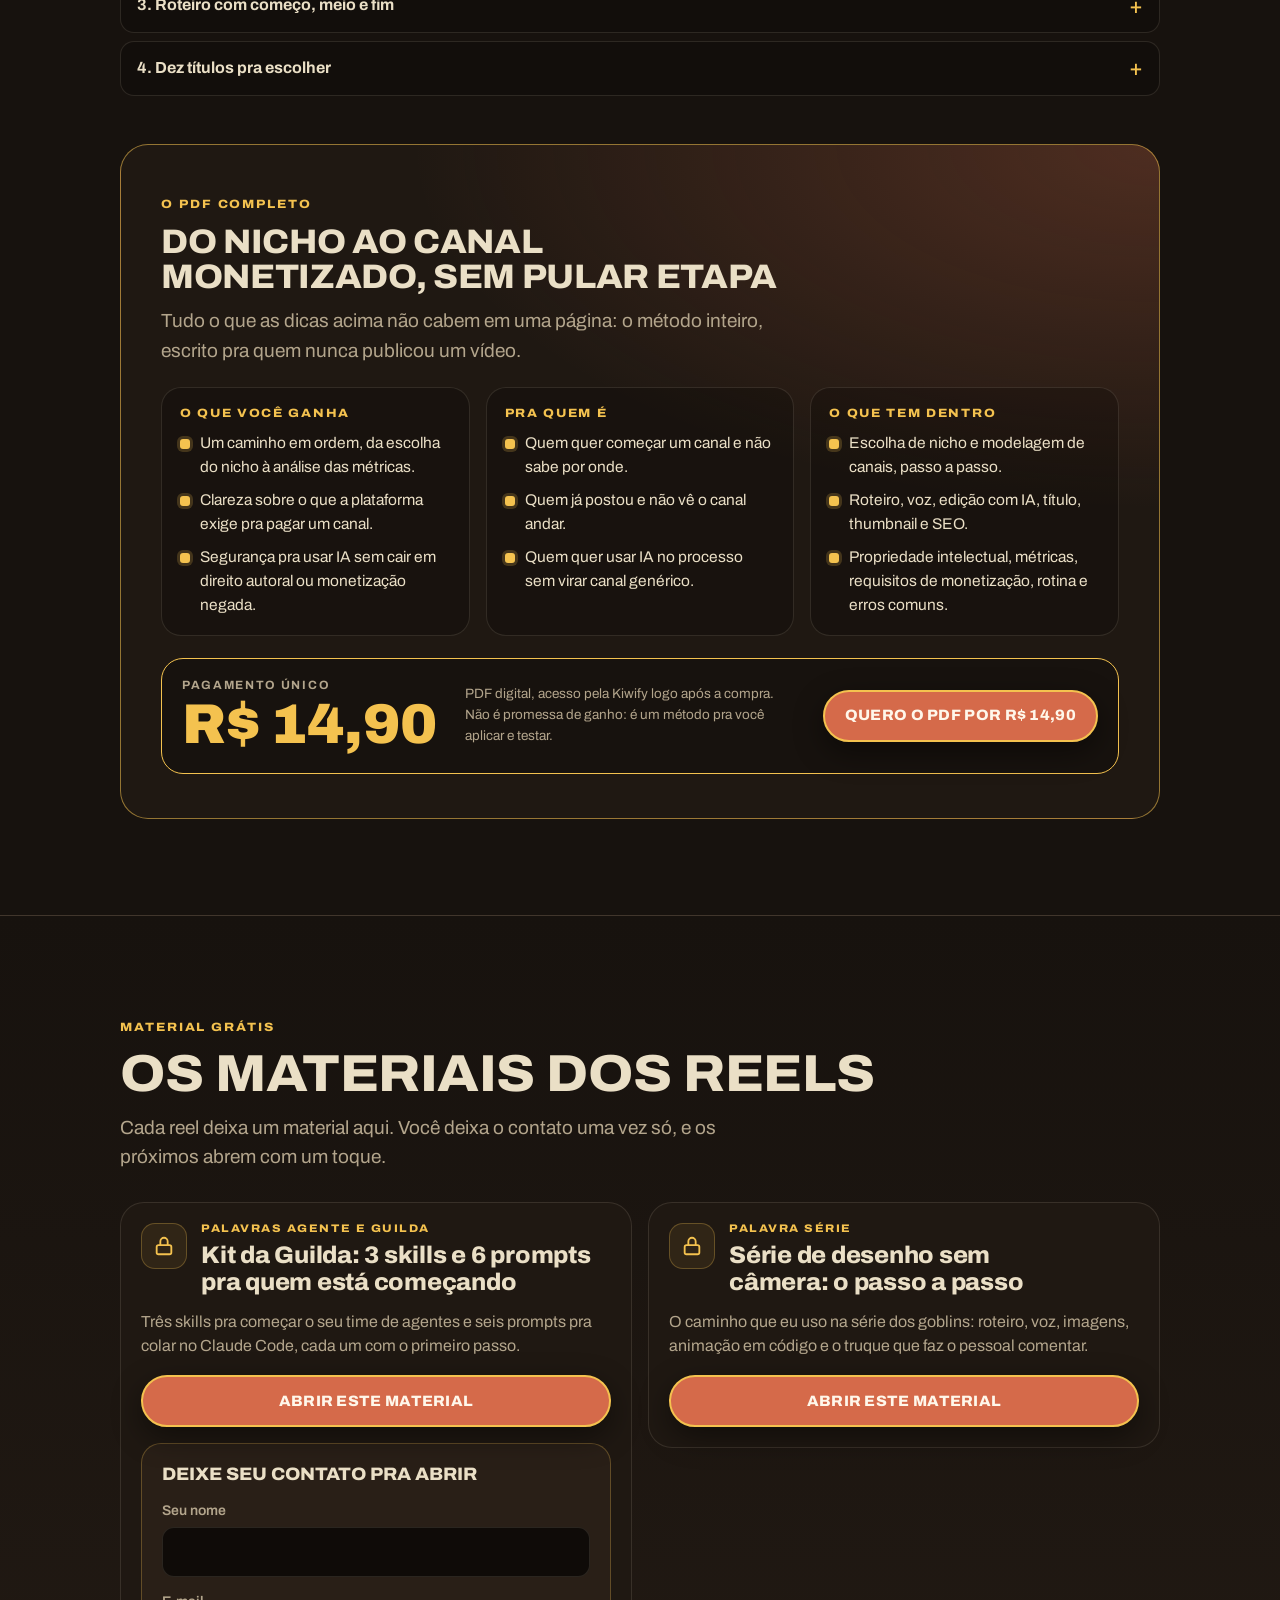
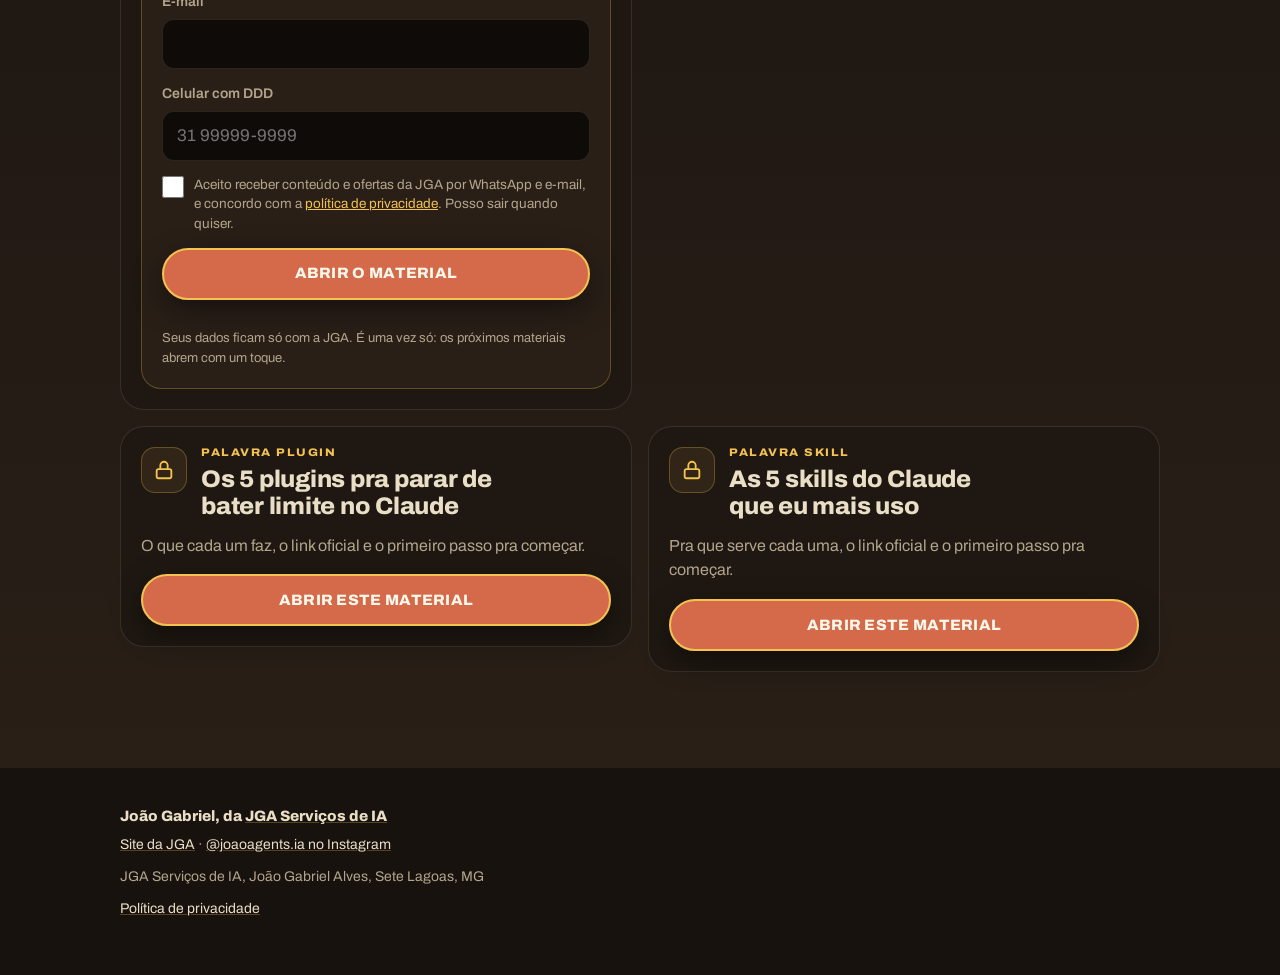
==== commit e7b08341: "Secao bonus YouTube com IA (#renda-youtube) + checkout Kiwify" ====
--- a/index.html
+++ b/index.html
@@ -272,6 +272,7 @@
       <a class="lk" href="#servicos">Serviços</a>
       <a class="lk" href="#trabalhos">Trabalhos</a>
       <a class="lk" href="#materiais">Materiais grátis</a>
+      <a class="lk" href="#renda-youtube">YouTube com IA</a>
       <a class="esp" href="#lista-espera">Lista<span class="mais"> de espera</span></a>
       <a class="en" style="font-size:12px;color:var(--warm)" href="en/" hreflang="en" lang="en">English</a>
       <a class="jga" href="https://gojira1998.github.io/jga-site/" target="_blank" rel="noopener">Site da JGA</a>
@@ -465,6 +466,90 @@
   </div>
 </section>
 
+<!-- BONUS RENDA NO YOUTUBE: secao nova. Estilos proprios no <style> abaixo (prefixo .yt-). -->
+<style>
+.yt{background:var(--ink);border-top:1px solid var(--line2)}
+.yt .aviso-yt{margin-top:18px;padding:14px 18px;border-radius:16px;border:1px solid var(--line2);color:var(--warm);font-size:14.5px;background:rgba(0,0,0,.18)}
+.yt-dicas{display:grid;gap:12px;margin-top:30px;counter-reset:d}
+.yt-dica{display:flex;gap:16px;background:var(--ink2);border:1px solid var(--line2);border-radius:20px;padding:20px}
+.yt-dica::before{counter-increment:d;content:counter(d);flex:none;width:40px;height:40px;border-radius:12px;border:1.5px solid var(--gold);color:var(--gold);display:grid;place-items:center;font:900 18px "Archivo"}
+.yt-dica h3{font:800 19px/1.2 "Archivo";font-stretch:102%}
+.yt-dica p{color:var(--warm);font-size:15.5px;margin-top:6px}
+.yt-prompts{margin-top:44px}
+.yt-prompts>h3{font:800 13px/1.3 "Archivo";font-stretch:112%;letter-spacing:.14em;text-transform:uppercase;color:var(--gold);margin-bottom:6px}
+.yt-prompts>p{color:var(--warm);font-size:15px;margin-bottom:12px}
+.yt-copiar{margin-top:12px;min-height:44px;font-size:13px}
+.yt-pilares{margin-top:48px;display:grid;gap:22px;padding:26px 22px;border-radius:28px;border:1.5px solid rgba(244,194,79,.55);background:radial-gradient(120% 90% at 100% 0,rgba(213,106,74,.26),transparent 60%),var(--ink2)}
+.yt-pilares h3{font-size:clamp(24px,6.4vw,34px);font-stretch:106%;text-transform:uppercase}
+.yt-cols{display:grid;gap:16px}
+.yt-col{background:rgba(0,0,0,.22);border:1px solid var(--line2);border-radius:20px;padding:18px}
+.yt-col h4{font:800 12px/1.2 "Archivo";font-stretch:112%;letter-spacing:.14em;text-transform:uppercase;color:var(--gold);margin-bottom:10px}
+.yt-col ul{list-style:none;display:grid;gap:9px}
+.yt-col li{display:flex;gap:10px;align-items:flex-start;font-size:15.5px;color:var(--cream)}
+.yt-col li::before{content:"";flex:none;width:10px;height:10px;margin-top:8px;border-radius:3px;background:var(--gold);box-shadow:0 0 0 3px rgba(244,194,79,.2)}
+.yt-compra{display:grid;gap:14px;align-items:center;padding:20px;border-radius:22px;border:1.5px solid var(--gold);background:var(--ink)}
+.yt-preco{font:900 clamp(40px,11vw,56px)/1 "Archivo";color:var(--gold);font-variant-numeric:tabular-nums}
+.yt-preco small{display:block;margin-bottom:6px;font:700 12px/1 "Archivo";letter-spacing:.14em;text-transform:uppercase;color:var(--warm)}
+.yt-compra .peq{color:var(--warm);font-size:13.5px}
+@media(min-width:760px){.yt-dicas{grid-template-columns:1fr 1fr}.yt-cols{grid-template-columns:repeat(3,1fr)}.yt-compra{grid-template-columns:auto 1fr auto;gap:28px}.yt-pilares{padding:44px 40px}}
+</style>
+<section class="yt" id="renda-youtube" aria-labelledby="h-yt">
+  <div class="cx">
+    <span class="kicker rv">Bônus: YouTube com IA</span>
+    <h2 class="h2 rv" id="h-yt">Como começar no YouTube e criar uma renda extra com IA</h2>
+    <p class="sub rv">Cinco dicas e quatro prompts pra você sair do zero com direção. O passo a passo completo está no PDF, logo depois.</p>
+    <p class="aviso-yt rv">Sem promessa de ganho. Canal que rende exige constância, teste e paciência, e o resultado muda de pessoa pra pessoa.</p>
+
+    <div class="yt-dicas">
+      <div class="yt-dica rv"><div><h3>Escolha o nicho por três filtros</h3><p>Tem gente que assiste, tem anunciante que paga bem naquele assunto e você aguenta produzir cinquenta vídeos sobre ele. Se falhar em um, procure outro.</p></div></div>
+      <div class="yt-dica rv" style="--d:60ms"><div><h3>Procure o canal pequeno com vídeo grande</h3><p>Um canal novo com um vídeo muito acima da média mostra um tema que o público quer. É ali que está a pista, não nos gigantes.</p></div></div>
+      <div class="yt-dica rv" style="--d:120ms"><div><h3>Pense no título antes do roteiro</h3><p>Se você não consegue escrever um título que dá vontade de clicar, a ideia ainda não está pronta. Resolva isso primeiro.</p></div></div>
+      <div class="yt-dica rv" style="--d:180ms"><div><h3>Os primeiros trinta segundos pagam a conta</h3><p>Diga logo o que a pessoa vai ter no fim do vídeo e comece a entregar. Enrolação no começo é a maior causa de gente saindo.</p></div></div>
+      <div class="yt-dica rv" style="--d:240ms"><div><h3>IA ajuda, mas não assina por você</h3><p>Use pra ganhar velocidade, não pra despejar vídeo igual em série. O canal precisa de um ponto de vista e de um jeito próprio de contar.</p></div></div>
+    </div>
+
+    <div class="yt-prompts rv">
+      <h3>Prompts prontos pra copiar</h3>
+      <p>Troque o que está entre colchetes e cole na IA que você usa. Toque num prompt pra abrir.</p>
+      <details open><summary>1. Achar um nicho com os três filtros</summary><div><p><code id="yt-p1">Quero abrir um canal no YouTube em português do Brasil. Meus interesses: [liste 3 a 5]. Tempo por semana: [horas]. Me proponha 8 nichos. Pra cada um, dê uma nota de 1 a 5 em: interesse do público, valor que anunciantes costumam pagar, e facilidade de eu produzir 50 vídeos. Diga o risco de cada nicho e qual você escolheria pra um iniciante, explicando por quê. Se não tiver certeza de algum dado, avise em vez de inventar.</code></p><button class="bt vaz yt-copiar" type="button" data-alvo="yt-p1">Copiar prompt</button></div></details>
+      <details><summary>2. Modelar um canal de sucesso sem copiar</summary><div><p><code id="yt-p2">Vou te colar os títulos e as descrições dos 15 vídeos de maior sucesso de um canal do meu nicho: [cole aqui]. Analise o que eles têm em comum: tipo de promessa, estrutura do título, tema, formato. Não copie nada. Me diga quais padrões se repetem e proponha 10 ideias de vídeo para o meu canal, com ângulo e título meus, que usem esses padrões sem imitar nenhum vídeo existente.</code></p><button class="bt vaz yt-copiar" type="button" data-alvo="yt-p2">Copiar prompt</button></div></details>
+      <details><summary>3. Roteiro com começo, meio e fim</summary><div><p><code id="yt-p3">Escreva o roteiro de um vídeo de [duração] minutos sobre [tema] para [público]. Comece com uma frase que prometa o resultado do vídeo. Divida em partes curtas, cada uma com um exemplo concreto. Use frases curtas, linguagem falada e nenhum termo difícil sem explicar. Termine com um único pedido ao espectador. Marque entre colchetes onde entra imagem ou tela.</code></p><button class="bt vaz yt-copiar" type="button" data-alvo="yt-p3">Copiar prompt</button></div></details>
+      <details><summary>4. Dez títulos pra escolher</summary><div><p><code id="yt-p4">O vídeo é sobre [tema] e a promessa é [o que a pessoa ganha]. Escreva 10 títulos com até 60 caracteres, sem exagero e sem prometer o que o vídeo não entrega. Misture curiosidade, número e resultado. Depois aponte os 3 mais fortes e diga por quê.</code></p><button class="bt vaz yt-copiar" type="button" data-alvo="yt-p4">Copiar prompt</button></div></details>
+    </div>
+
+    <div class="yt-pilares rv" id="pdf-youtube">
+      <div>
+        <span class="kicker">O PDF completo</span>
+        <h3>Do nicho ao canal monetizado, sem pular etapa</h3>
+        <p class="sub" style="margin-top:12px">Tudo o que as dicas acima não cabem em uma página: o método inteiro, escrito pra quem nunca publicou um vídeo.</p>
+      </div>
+      <div class="yt-cols">
+        <div class="yt-col"><h4>O que você ganha</h4><ul><li>Um caminho em ordem, da escolha do nicho à análise das métricas.</li><li>Clareza sobre o que a plataforma exige pra pagar um canal.</li><li>Segurança pra usar IA sem cair em direito autoral ou monetização negada.</li></ul></div>
+        <div class="yt-col"><h4>Pra quem é</h4><ul><li>Quem quer começar um canal e não sabe por onde.</li><li>Quem já postou e não vê o canal andar.</li><li>Quem quer usar IA no processo sem virar canal genérico.</li></ul></div>
+        <div class="yt-col"><h4>O que tem dentro</h4><ul><li>Escolha de nicho e modelagem de canais, passo a passo.</li><li>Roteiro, voz, edição com IA, título, thumbnail e SEO.</li><li>Propriedade intelectual, métricas, requisitos de monetização, rotina e erros comuns.</li></ul></div>
+      </div>
+      <div class="yt-compra">
+        <div class="yt-preco"><small>Pagamento único</small>R$ 14,90</div>
+        <p class="peq">PDF digital, acesso pela Kiwify logo após a compra. Não é promessa de ganho: é um método pra você aplicar e testar.</p>
+        <!-- TROCAR: link da Kiwify -->
+        <a class="bt" href="https://pay.kiwify.com.br/JAmk0LF" target="_blank" rel="noopener">Quero o PDF por R$ 14,90</a>
+      </div>
+    </div>
+  </div>
+</section>
+<script>
+(function(){
+  [].forEach.call(document.querySelectorAll(".yt-copiar"),function(b){
+    b.addEventListener("click",function(){
+      var el=document.getElementById(b.getAttribute("data-alvo")),t=el.textContent;
+      function ok(){var o=b.textContent;b.textContent="Copiado";setTimeout(function(){b.textContent=o},1800)}
+      function sel(){var r=document.createRange();r.selectNodeContents(el);var s=getSelection();s.removeAllRanges();s.addRange(r);try{document.execCommand("copy");ok()}catch(e){}}
+      if(navigator.clipboard&&navigator.clipboard.writeText){navigator.clipboard.writeText(t).then(ok,sel)}else{sel()}
+    });
+  });
+})();
+</script>
+
 <section class="mat" id="materiais" aria-labelledby="h-mat">
   <span id="lutadores" aria-hidden="true"></span>
   <div class="cx">
